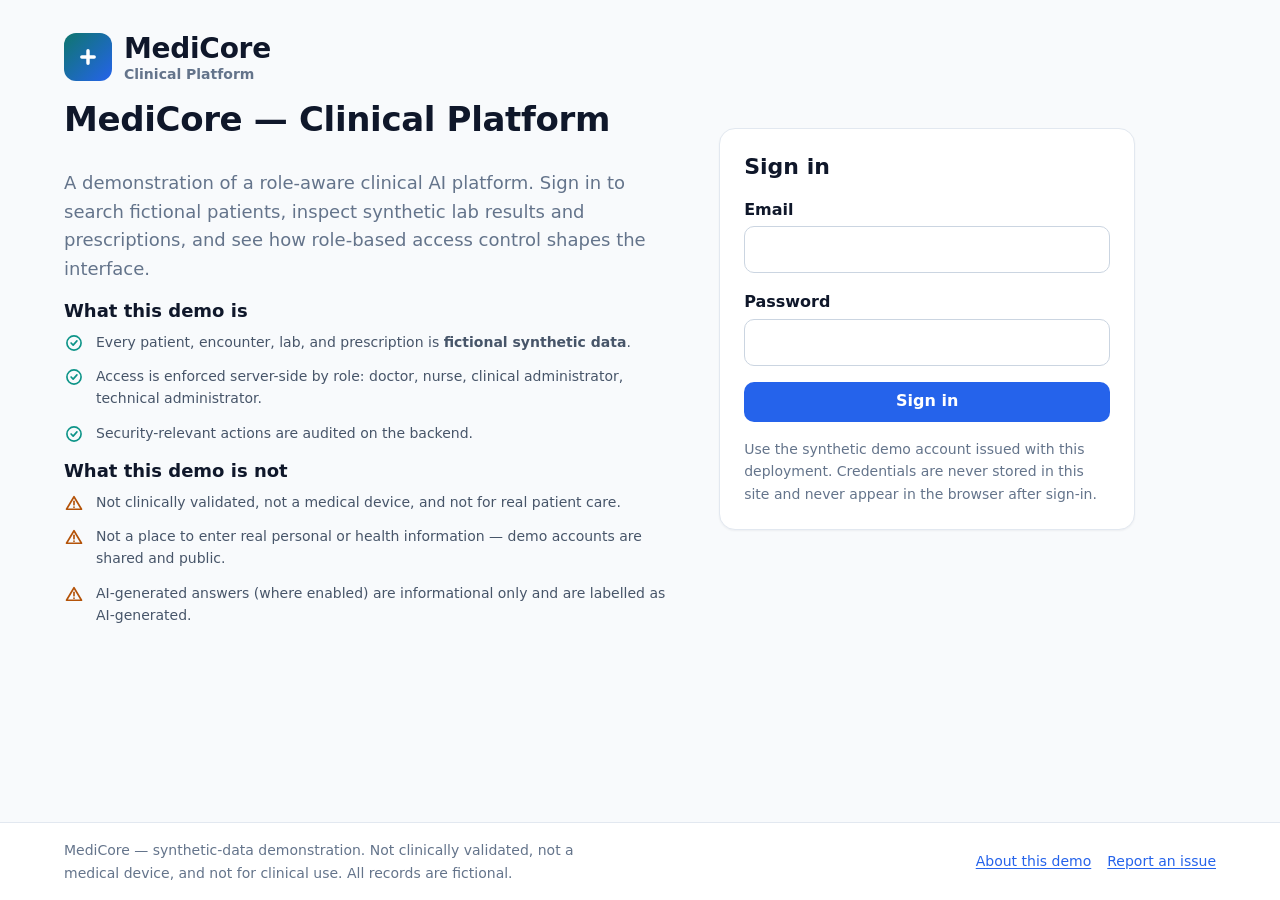
==== frontend/index.html @ 654c6427 "UI: remove keyboard skip link (owner decision) - Element removed from all 5 pages; it had lost its v" ====
<!DOCTYPE html>
<html lang="en">
<head>
  <meta charset="utf-8">
  <meta name="viewport" content="width=device-width, initial-scale=1">
  <meta name="robots" content="noindex, nofollow">
  <title>Sign in — MediCore Clinical Platform (synthetic demo)</title>
  <meta name="description" content="MediCore Clinical Platform demonstration. Synthetic, fictional patient data only. Not clinically validated and not a medical device.">
  <link rel="icon" href="data:image/svg+xml,%3Csvg xmlns='http://www.w3.org/2000/svg' viewBox='0 0 32 32'%3E%3Crect width='32' height='32' rx='7' fill='%231d4ed8'/%3E%3Cpath d='M16 8v16M8 16h16' stroke='white' stroke-width='4' stroke-linecap='round'/%3E%3C/svg%3E">
  <link rel="stylesheet" href="assets/css/styles.css">
  <script>
    /* Deployment override — see assets/js/config.js. Example:
       window.__APP_CONFIG__ = { API_BASE_URL: "https://<backend-host>/api/v1" }; */
    window.__APP_CONFIG__ = window.__APP_CONFIG__ || {};
  </script>
</head>
<body>


  <div id="global-status" class="global-status" role="status" aria-live="polite"></div>

  <main id="main" class="container">
    <div class="auth-layout">
      <section class="auth-hero" aria-labelledby="hero-heading">
        <span class="brand brand--lg" aria-hidden="true">
          <span class="brand__mark">
            <svg width="22" height="22" viewBox="0 0 32 32" focusable="false"><path d="M16 7v18M7 16h18" stroke="currentColor" stroke-width="5" stroke-linecap="round"/></svg>
          </span>
          <span class="brand__text">
            <span class="brand__name">MediCore</span>
            <span class="brand__tag">Clinical Platform</span>
          </span>
        </span>
        <h1 id="hero-heading">MediCore — Clinical Platform</h1>
        <p class="lede">
          A demonstration of a role-aware clinical AI platform. Sign in to search fictional
          patients, inspect synthetic lab results and prescriptions, and see how role-based
          access control shapes the interface.
        </p>
        <div>
          <h2>What this demo is</h2>
          <ul class="info-rows">
            <li class="info-row">
              <svg class="icon" viewBox="0 0 24 24" fill="none" stroke="currentColor" stroke-width="2" stroke-linecap="round" stroke-linejoin="round" aria-hidden="true" focusable="false"><circle cx="12" cy="12" r="8.5"/><path d="m8.5 12 2.5 2.5 4.5-5"/></svg>
              <span>Every patient, encounter, lab, and prescription is <strong>fictional synthetic data</strong>.</span>
            </li>
            <li class="info-row">
              <svg class="icon" viewBox="0 0 24 24" fill="none" stroke="currentColor" stroke-width="2" stroke-linecap="round" stroke-linejoin="round" aria-hidden="true" focusable="false"><circle cx="12" cy="12" r="8.5"/><path d="m8.5 12 2.5 2.5 4.5-5"/></svg>
              <span>Access is enforced server-side by role: doctor, nurse, clinical administrator, technical administrator.</span>
            </li>
            <li class="info-row">
              <svg class="icon" viewBox="0 0 24 24" fill="none" stroke="currentColor" stroke-width="2" stroke-linecap="round" stroke-linejoin="round" aria-hidden="true" focusable="false"><circle cx="12" cy="12" r="8.5"/><path d="m8.5 12 2.5 2.5 4.5-5"/></svg>
              <span>Security-relevant actions are audited on the backend.</span>
            </li>
          </ul>
        </div>
        <div>
          <h2>What this demo is not</h2>
          <ul class="info-rows">
            <li class="info-row info-row--stop">
              <svg class="icon" viewBox="0 0 24 24" fill="none" stroke="currentColor" stroke-width="2" stroke-linecap="round" stroke-linejoin="round" aria-hidden="true" focusable="false"><path d="M12 4.5 21 19.5H3z"/><path d="M12 10v4"/><path d="M12 16.8v.2"/></svg>
              <span>Not clinically validated, not a medical device, and not for real patient care.</span>
            </li>
            <li class="info-row info-row--stop">
              <svg class="icon" viewBox="0 0 24 24" fill="none" stroke="currentColor" stroke-width="2" stroke-linecap="round" stroke-linejoin="round" aria-hidden="true" focusable="false"><path d="M12 4.5 21 19.5H3z"/><path d="M12 10v4"/><path d="M12 16.8v.2"/></svg>
              <span>Not a place to enter real personal or health information — demo accounts are shared and public.</span>
            </li>
            <li class="info-row info-row--stop">
              <svg class="icon" viewBox="0 0 24 24" fill="none" stroke="currentColor" stroke-width="2" stroke-linecap="round" stroke-linejoin="round" aria-hidden="true" focusable="false"><path d="M12 4.5 21 19.5H3z"/><path d="M12 10v4"/><path d="M12 16.8v.2"/></svg>
              <span>AI-generated answers (where enabled) are informational only and are labelled as AI-generated.</span>
            </li>
          </ul>
        </div>
      </section>

      <div>
        <section class="card auth-card" id="login-card" aria-labelledby="login-heading">
          <h2 class="card__title" id="login-heading">Sign in</h2>
          <div id="login-status" class="auth-status"></div>
          <form id="login-form" novalidate>
            <div class="field">
              <label for="email">Email</label>
              <input id="email" name="email" type="email" autocomplete="username"
                     inputmode="email" spellcheck="false" required
                     aria-describedby="email-error">
              <p class="field-error" id="email-error" hidden></p>
            </div>
            <div class="field">
              <label for="password">Password</label>
              <input id="password" name="password" type="password"
                     autocomplete="current-password" required
                     aria-describedby="password-error">
              <p class="field-error" id="password-error" hidden></p>
            </div>
            <button class="btn btn-primary btn-block" type="submit" id="login-submit">Sign in</button>
          </form>
          <p class="card__note">
            Use the synthetic demo account issued with this deployment. Credentials are never
            stored in this site and never appear in the browser after sign-in.
          </p>
        </section>

        <section class="card auth-card" id="signed-in-card" aria-labelledby="signed-in-heading" hidden>
          <h2 class="card__title" id="signed-in-heading">You are signed in</h2>
        </section>
      </div>
    </div>
  </main>

  <footer class="site-footer">
    <div class="container site-footer__inner">
      <p class="footer-note">
        MediCore — synthetic-data demonstration. Not clinically validated, not a
        medical device, and not for clinical use. All records are fictional.
      </p>
      <ul class="footer-links">
        <li><button type="button" class="link-button" data-open-about>About this demo</button></li>
        <li><a href="mailto:demo-issues@example.com?subject=Clinical%20AI%20Platform%20demo%20issue">Report an issue</a></li>
      </ul>
    </div>
  </footer>

  <script type="module" src="assets/js/login.js"></script>
</body>
</html>
---- frontend/assets/css/styles.css ----
/* ===========================================================================
   MediCore — Clinical Platform. Single design-system stylesheet.
   Buildless vanilla CSS: design tokens as custom properties, one type scale,
   one spacing scale, light slate canvas with white cards and a blue/teal
   brand. Optional dark variant under prefers-color-scheme. No external
   fonts, no third-party requests, no inline styles (CSP style-src 'self').
   WCAG AA contrast is preserved in both themes. Motion is minimal and
   disabled under prefers-reduced-motion.
   =========================================================================== */

/* --------------------------------------------------------------- tokens */

:root {
  color-scheme: light dark;

  /* Typography — system stack only (no webfonts, CSP-safe) */
  --font-sans: ui-sans-serif, system-ui, -apple-system, "Segoe UI", Roboto,
    Arial, sans-serif;
  --font-mono: ui-monospace, SFMono-Regular, Menlo, Consolas, monospace;
  --text-xs: 0.75rem;
  --text-sm: 0.875rem;
  --text-base: 1rem;
  --text-lg: 1.125rem;
  --text-xl: 1.375rem;
  --text-2xl: 1.75rem;
  --text-3xl: 2.125rem;
  --leading-tight: 1.25;
  --leading-normal: 1.6;

  /* Spacing scale (4px base) */
  --space-1: 0.25rem;
  --space-2: 0.5rem;
  --space-3: 0.75rem;
  --space-4: 1rem;
  --space-5: 1.5rem;
  --space-6: 2rem;
  --space-7: 3rem;

  /* Radii */
  --radius-sm: 6px;
  --radius-md: 10px;
  --radius-lg: 12px;
  --radius-xl: 16px;
  --radius-full: 999px;

  /* Elevation — soft, low-contrast shadows */
  --shadow-1: 0 1px 2px rgba(15, 23, 42, 0.05);
  --shadow-2: 0 6px 16px rgba(15, 23, 42, 0.08);
  --shadow-3: 0 18px 42px rgba(15, 23, 42, 0.18);

  /* Palette — light theme (text pairings checked for WCAG AA) */
  --color-canvas: #f8fafc;
  --color-canvas-alt: #f1f5f9;
  --color-surface: #ffffff;
  --color-surface-alt: #f8fafc;
  --color-text: #0f172a;
  --color-text-body: #475569;
  --color-text-muted: #64748b;
  --color-border: #e2e8f0;
  --color-border-strong: #cbd5e1;

  --color-primary: #2563eb;
  --color-primary-hover: #1d4ed8;
  --color-primary-contrast: #ffffff;
  --color-primary-soft: #eff6ff;
  --color-primary-soft-border: #bfdbfe;
  --color-link: #2563eb;

  --color-teal: #0f766e;
  --color-teal-strong: #0d9488;
  --color-teal-soft: #f0fdfa;
  --color-teal-soft-border: #99f6e4;

  --color-success: #16a34a;
  --color-success-text: #15803d;
  --color-success-soft: #f0fdf4;
  --color-danger: #dc2626;
  --color-danger-text: #b91c1c;
  --color-danger-hover: #b91c1c;
  --color-danger-contrast: #ffffff;
  --color-danger-soft: #fef2f2;
  --color-warn: #d97706;
  --color-warn-text: #b45309;
  --color-warn-soft: #fffbeb;

  --color-focus: #2563eb;
  --color-overlay: rgba(15, 23, 42, 0.55);

  --gradient-brand: linear-gradient(135deg, #0f766e 0%, #2563eb 100%);

  --container-max: 75rem;
  --sidebar-width: 264px;
}

@media (prefers-color-scheme: dark) {
  :root {
    --color-canvas: #0b1220;
    --color-canvas-alt: #111a2b;
    --color-surface: #131c2e;
    --color-surface-alt: #1a2438;
    --color-text: #e8eef7;
    --color-text-body: #b8c4d4;
    --color-text-muted: #94a3b8;
    --color-border: #26344c;
    --color-border-strong: #3b4c68;

    --color-primary: #3b82f6;
    --color-primary-hover: #60a5fa;
    --color-primary-contrast: #08111f;
    --color-primary-soft: #16233c;
    --color-primary-soft-border: #2b4368;
    --color-link: #7db1ff;

    --color-teal: #5eead4;
    --color-teal-strong: #14b8a6;
    --color-teal-soft: #10262a;
    --color-teal-soft-border: #27534f;

    --color-success: #4ade80;
    --color-success-text: #6ee7a0;
    --color-success-soft: #10251a;
    --color-danger: #f87171;
    --color-danger-text: #fca5a5;
    --color-danger-hover: #ef4444;
    --color-danger-contrast: #1a0b0b;
    --color-danger-soft: #2b1416;
    --color-warn: #fbbf24;
    --color-warn-text: #fcd34d;
    --color-warn-soft: #2a2110;

    --color-focus: #7db1ff;
    --color-overlay: rgba(3, 7, 14, 0.7);

    --gradient-brand: linear-gradient(135deg, #0f766e 0%, #1d4ed8 100%);

    --shadow-1: 0 1px 2px rgba(0, 0, 0, 0.4);
    --shadow-2: 0 6px 16px rgba(0, 0, 0, 0.45);
    --shadow-3: 0 18px 42px rgba(0, 0, 0, 0.55);
  }
}

/* ----------------------------------------------------------------- base */

*,
*::before,
*::after {
  box-sizing: border-box;
}

html {
  -webkit-text-size-adjust: 100%;
}

body {
  margin: 0;
  min-height: 100vh;
  display: flex;
  flex-direction: column;
  font-family: var(--font-sans);
  font-size: var(--text-base);
  line-height: var(--leading-normal);
  color: var(--color-text-body);
  background: var(--color-canvas);
}

main {
  flex: 1 0 auto;
}

h1,
h2,
h3,
h4 {
  margin: 0 0 var(--space-3);
  line-height: var(--leading-tight);
  font-weight: 700;
  color: var(--color-text);
}

h1 {
  font-size: var(--text-2xl);
  letter-spacing: -0.01em;
}

h2 {
  font-size: var(--text-xl);
}

h3 {
  font-size: var(--text-lg);
}

p {
  margin: 0 0 var(--space-3);
}

p:last-child {
  margin-bottom: 0;
}

a {
  color: var(--color-link);
  text-decoration: underline;
  text-underline-offset: 2px;
}

a:hover {
  text-decoration-thickness: 2px;
}

img,
svg {
  max-width: 100%;
}

code,
.mono {
  font-family: var(--font-mono);
  font-size: var(--text-sm);
}

:focus-visible {
  outline: 3px solid var(--color-focus);
  outline-offset: 2px;
  border-radius: var(--radius-sm);
}

.visually-hidden {
  position: absolute !important;
  width: 1px;
  height: 1px;
  margin: -1px;
  padding: 0;
  overflow: hidden;
  clip: rect(0 0 0 0);
  white-space: nowrap;
  border: 0;
}

.text-muted {
  color: var(--color-text-muted);
}

/* Line icons (inline SVG) */
.icon {
  display: inline-flex;
  width: 1.25rem;
  height: 1.25rem;
  flex: 0 0 auto;
}

.icon svg {
  width: 100%;
  height: 100%;
}

.icon--sm {
  width: 1rem;
  height: 1rem;
}

.icon--lg {
  width: 1.5rem;
  height: 1.5rem;
}

/* -------------------------------------------------------------- layout */

.container {
  width: 100%;
  max-width: var(--container-max);
  margin: 0 auto;
  padding: 0 var(--space-5);
}

.main {
  padding: var(--space-6) 0 var(--space-7);
}

.page-header {
  margin-bottom: var(--space-5);
}

.page-header h1 {
  margin-bottom: var(--space-2);
}

.lede {
  font-size: var(--text-lg);
  color: var(--color-text-muted);
  max-width: 62ch;
  margin: 0;
}

.stack {
  display: flex;
  flex-direction: column;
  gap: var(--space-5);
}

.stack-lg {
  display: flex;
  flex-direction: column;
  gap: var(--space-6);
}

.section-block {
  margin-top: var(--space-6);
}

.section-block > h2 {
  padding-bottom: var(--space-2);
  border-bottom: 1px solid var(--color-border);
}

/* ---------------------------------------------------------- app shell */

.app-shell {
  display: grid;
  grid-template-columns: 1fr;
  min-height: 100vh;
}

.app-column {
  display: flex;
  flex-direction: column;
  min-width: 0;
}

.sidebar {
  display: flex;
  flex-direction: column;
  gap: var(--space-4);
  padding: var(--space-4) var(--space-3);
  background: var(--color-surface);
  border-bottom: 1px solid var(--color-border);
}

.sidebar__head {
  display: flex;
  align-items: center;
  justify-content: space-between;
  gap: var(--space-3);
  padding: var(--space-1) var(--space-2);
}

.sidebar__foot {
  margin-top: auto;
  padding: 0 var(--space-1);
}

@media (min-width: 960px) {
  .app-shell {
    grid-template-columns: var(--sidebar-width) minmax(0, 1fr);
  }

  .sidebar {
    position: sticky;
    top: 0;
    height: 100vh;
    overflow-y: auto;
    border-bottom: 0;
    border-right: 1px solid var(--color-border);
    padding: var(--space-5) var(--space-3);
  }
}

/* --------------------------------------------------------------- brand */

.brand {
  display: inline-flex;
  align-items: center;
  gap: var(--space-3);
  text-decoration: none;
  color: var(--color-text);
}

.brand__mark {
  display: inline-flex;
  width: 2.25rem;
  height: 2.25rem;
  border-radius: var(--radius-md);
  background: var(--gradient-brand);
  color: #ffffff;
  align-items: center;
  justify-content: center;
  flex: 0 0 auto;
}

.brand__text {
  display: flex;
  flex-direction: column;
  line-height: 1.2;
}

.brand__name {
  font-size: var(--text-lg);
  font-weight: 800;
  color: var(--color-text);
  letter-spacing: -0.01em;
}

.brand__tag {
  font-size: var(--text-xs);
  color: var(--color-text-muted);
  font-weight: 550;
}

.brand--lg .brand__mark {
  width: 3rem;
  height: 3rem;
  border-radius: var(--radius-lg);
}

.brand--lg .brand__name {
  font-size: var(--text-2xl);
}

.brand--lg .brand__tag {
  font-size: var(--text-sm);
}

/* ----------------------------------------------------------------- nav */

.nav-toggle {
  display: inline-flex;
  align-items: center;
  gap: var(--space-2);
  padding: var(--space-2) var(--space-3);
  font: inherit;
  font-size: var(--text-sm);
  font-weight: 600;
  color: var(--color-text);
  background: var(--color-surface);
  border: 1px solid var(--color-border-strong);
  border-radius: var(--radius-md);
  cursor: pointer;
}

.site-nav {
  display: none;
}

.site-nav.is-open {
  display: block;
}

.site-nav__list {
  list-style: none;
  margin: 0;
  padding: 0;
  display: flex;
  flex-direction: column;
  gap: var(--space-1);
}

.site-nav__link {
  display: flex;
  align-items: center;
  gap: var(--space-3);
  padding: var(--space-3) var(--space-3);
  border-radius: var(--radius-md);
  text-decoration: none;
  color: var(--color-text-body);
  font-weight: 600;
}

.site-nav__link:hover {
  background: var(--color-canvas-alt);
  color: var(--color-text);
}

.site-nav__link.is-active {
  background: var(--color-primary-soft);
  color: var(--color-primary);
}

.site-nav__link.is-active .icon {
  color: var(--color-primary);
}

@media (min-width: 960px) {
  .nav-toggle {
    display: none;
  }

  .site-nav {
    display: block;
  }
}

/* Sidebar "Need help?" card */
.help-card {
  display: flex;
  flex-direction: column;
  gap: var(--space-2);
  padding: var(--space-4);
  background: var(--color-canvas-alt);
  border: 1px solid var(--color-border);
  border-radius: var(--radius-lg);
}

.help-card__head {
  display: flex;
  align-items: center;
  gap: var(--space-2);
  color: var(--color-text);
  font-weight: 700;
}

.help-card__head .icon {
  color: var(--color-primary);
}

.help-card__text {
  margin: 0;
  font-size: var(--text-sm);
  color: var(--color-text-muted);
}

.help-card__links {
  list-style: none;
  margin: 0;
  padding: 0;
  display: flex;
  flex-direction: column;
  gap: var(--space-2);
  font-size: var(--text-sm);
}

/* --------------------------------------------------------------- topbar */

.topbar {
  display: flex;
  align-items: center;
  gap: var(--space-3);
  padding: var(--space-3) var(--space-5);
  background: var(--color-surface);
  border-bottom: 1px solid var(--color-border);
  position: sticky;
  top: 0;
  z-index: 20;
}

.user-area {
  display: flex;
  align-items: center;
  gap: var(--space-3);
  margin-left: auto;
  flex-wrap: wrap;
}

.role-chip {
  display: inline-flex;
  align-items: center;
  gap: var(--space-2);
  padding: var(--space-2) var(--space-3);
  font-size: var(--text-sm);
  font-weight: 650;
  color: var(--color-text);
  background: var(--color-surface);
  border: 1px solid var(--color-border-strong);
  border-radius: var(--radius-full);
}

.role-chip .icon {
  color: var(--color-teal-strong);
}

.user-chip {
  display: flex;
  align-items: center;
  gap: var(--space-3);
}

.user-chip__text {
  display: flex;
  flex-direction: column;
  line-height: 1.3;
}

.user-chip__name {
  font-weight: 650;
  color: var(--color-text);
}

.user-chip__role {
  font-size: var(--text-xs);
  color: var(--color-text-muted);
}

/* Initials avatars — decorative; the name is always adjacent text */
.avatar {
  display: inline-flex;
  align-items: center;
  justify-content: center;
  width: 2.5rem;
  height: 2.5rem;
  border-radius: var(--radius-full);
  font-weight: 700;
  font-size: var(--text-sm);
  color: #ffffff;
  background: var(--color-teal-strong);
  flex: 0 0 auto;
  letter-spacing: 0.02em;
}

.avatar--sm {
  width: 2rem;
  height: 2rem;
  font-size: var(--text-xs);
}

.avatar--lg {
  width: 4rem;
  height: 4rem;
  font-size: var(--text-xl);
}

.avatar--1 { background: #0d9488; }
.avatar--2 { background: #2563eb; }
.avatar--3 { background: #0e7490; }
.avatar--4 { background: #4f46e5; }
.avatar--5 { background: #7c3aed; }
.avatar--6 { background: #059669; }

/* --------------------------------------------------------------- footer */

.site-footer {
  margin-top: auto;
  background: var(--color-surface);
  border-top: 1px solid var(--color-border);
  font-size: var(--text-sm);
  color: var(--color-text-muted);
}

.site-footer__inner {
  display: flex;
  flex-wrap: wrap;
  gap: var(--space-3) var(--space-5);
  align-items: center;
  justify-content: space-between;
  padding-top: var(--space-4);
  padding-bottom: var(--space-4);
}

.footer-note {
  margin: 0;
  max-width: 62ch;
}

.footer-links {
  list-style: none;
  display: flex;
  flex-wrap: wrap;
  gap: var(--space-4);
  margin: 0;
  padding: 0;
}

.link-button {
  padding: 0;
  font: inherit;
  color: var(--color-link);
  background: none;
  border: 0;
  text-decoration: underline;
  text-underline-offset: 2px;
  cursor: pointer;
}

/* -------------------------------------------------------------- buttons */

.btn {
  display: inline-flex;
  align-items: center;
  justify-content: center;
  gap: var(--space-2);
  min-height: 2.5rem;
  padding: 0.55rem 1.15rem;
  font: inherit;
  font-weight: 650;
  line-height: 1.3;
  border-radius: var(--radius-md);
  border: 1px solid transparent;
  cursor: pointer;
  text-decoration: none;
  transition: background-color 120ms ease, border-color 120ms ease,
    color 120ms ease;
}

.btn:disabled {
  opacity: 0.55;
  cursor: not-allowed;
}

.btn-sm {
  min-height: 2.125rem;
  padding: 0.35rem 0.8rem;
  font-size: var(--text-sm);
}

.btn-block {
  width: 100%;
}

.btn-primary {
  background: var(--color-primary);
  color: var(--color-primary-contrast);
}

.btn-primary:hover:not(:disabled) {
  background: var(--color-primary-hover);
}

.btn-accent {
  background: var(--gradient-brand);
  color: #ffffff;
}

.btn-accent:hover:not(:disabled) {
  filter: brightness(1.06);
}

.btn-secondary {
  background: var(--color-surface);
  color: var(--color-text);
  border-color: var(--color-border-strong);
}

.btn-secondary:hover:not(:disabled) {
  background: var(--color-canvas-alt);
}

.btn-danger {
  background: var(--color-danger);
  color: var(--color-danger-contrast);
}

.btn-danger:hover:not(:disabled) {
  background: var(--color-danger-hover);
}

.btn-ghost {
  background: transparent;
  color: var(--color-text-body);
  border-color: transparent;
}

.btn-ghost:hover:not(:disabled) {
  background: var(--color-canvas-alt);
  color: var(--color-text);
}

.btn-page {
  background: var(--color-surface);
  color: var(--color-text-body);
  border-color: var(--color-border-strong);
  min-width: 2.375rem;
  padding-left: 0.55rem;
  padding-right: 0.55rem;
  border-radius: var(--radius-full);
}

.btn-page.is-current {
  background: var(--color-primary);
  color: var(--color-primary-contrast);
  border-color: var(--color-primary);
}

.btn-icon {
  min-width: 2.375rem;
  padding-left: 0.55rem;
  padding-right: 0.55rem;
  border-radius: var(--radius-full);
}

/* ---------------------------------------------------------------- forms */

.field {
  margin-bottom: var(--space-4);
}

.field label {
  display: block;
  margin-bottom: var(--space-1);
  font-weight: 650;
  color: var(--color-text);
}

.field input,
.field select,
.field textarea {
  width: 100%;
  padding: 0.6rem 0.8rem;
  font: inherit;
  color: var(--color-text);
  background: var(--color-surface);
  border: 1px solid var(--color-border-strong);
  border-radius: var(--radius-md);
}

.field textarea {
  resize: vertical;
}

.field input::placeholder,
.field textarea::placeholder {
  color: var(--color-text-muted);
}

.field input:focus-visible,
.field select:focus-visible,
.field textarea:focus-visible {
  border-color: var(--color-primary);
}

.field input[aria-invalid='true'],
.field textarea[aria-invalid='true'] {
  border-color: var(--color-danger);
  background: var(--color-danger-soft);
}

.field-error {
  margin: var(--space-1) 0 0;
  font-size: var(--text-sm);
  color: var(--color-danger-text);
}

.field-hint {
  margin: var(--space-1) 0 0;
  font-size: var(--text-sm);
  color: var(--color-text-muted);
}

.search-bar {
  display: flex;
  flex-wrap: wrap;
  gap: var(--space-3);
  align-items: flex-end;
  margin-bottom: var(--space-4);
}

.search-bar .field {
  flex: 1 1 18rem;
  margin-bottom: 0;
}

.search-bar .search-actions {
  display: flex;
  gap: var(--space-2);
}

/* Search input with an inline icon */
.search-input {
  position: relative;
  display: flex;
  align-items: center;
}

.search-input .icon {
  position: absolute;
  left: 0.85rem;
  color: var(--color-text-muted);
  pointer-events: none;
}

.search-input input {
  padding-left: 2.5rem;
}

.form-actions {
  display: flex;
  flex-wrap: wrap;
  gap: var(--space-3);
  align-items: center;
}

.form-actions--start {
  justify-content: flex-start;
  margin-top: var(--space-4);
}

/* ---------------------------------------------------------------- cards */

.card {
  background: var(--color-surface);
  border: 1px solid var(--color-border);
  border-radius: var(--radius-xl);
  box-shadow: var(--shadow-1);
  padding: var(--space-5);
}

.card__title {
  margin-bottom: var(--space-3);
}

.card__note {
  margin-top: var(--space-4);
  font-size: var(--text-sm);
  color: var(--color-text-muted);
}

.card--notice {
  border-color: var(--color-primary-soft-border);
  background: var(--color-primary-soft);
}

.panel {
  padding: 0;
  overflow: hidden;
}

.panel__head {
  display: flex;
  align-items: center;
  gap: var(--space-3);
  padding: var(--space-5) var(--space-5) 0;
}

.panel__head .icon {
  color: var(--color-primary);
}

.panel__title {
  margin: 0;
}

.panel__subtitle {
  margin: var(--space-1) 0 0;
  font-size: var(--text-sm);
  color: var(--color-text-muted);
}

.panel__body {
  padding: var(--space-5);
}

/* Section heading with an icon */
.heading-with-icon {
  display: flex;
  align-items: center;
  gap: var(--space-3);
}

.heading-with-icon .icon {
  color: var(--color-primary);
}

/* Quick-action tiles */
.quick-links {
  display: grid;
  grid-template-columns: repeat(auto-fit, minmax(15rem, 1fr));
  gap: var(--space-4);
}

.quick-link {
  display: flex;
  align-items: center;
  gap: var(--space-3);
  padding: var(--space-4);
  text-decoration: none;
  color: inherit;
  transition: border-color 120ms ease, box-shadow 120ms ease;
}

.quick-link:hover {
  border-color: var(--color-primary-soft-border);
  box-shadow: var(--shadow-2);
}

.quick-link__icon {
  display: inline-flex;
  align-items: center;
  justify-content: center;
  width: 2.5rem;
  height: 2.5rem;
  border-radius: var(--radius-md);
  background: var(--color-primary-soft);
  color: var(--color-primary);
  flex: 0 0 auto;
}

.quick-link__body {
  min-width: 0;
}

.quick-link__title {
  margin: 0 0 var(--space-1);
  font-size: var(--text-base);
  color: var(--color-text);
}

.quick-link__text {
  margin: 0;
  font-size: var(--text-sm);
  color: var(--color-text-muted);
}

.quick-link__cta {
  margin-left: auto;
  color: var(--color-primary);
  flex: 0 0 auto;
}

/* Patient cards (dashboard "recent patients" + patient search) */
.patient-cards {
  display: grid;
  grid-template-columns: repeat(auto-fill, minmax(15.5rem, 1fr));
  gap: var(--space-4);
}

.patient-card {
  display: grid;
  grid-template-columns: auto 1fr auto;
  gap: var(--space-3);
  align-items: center;
  text-decoration: none;
  color: inherit;
  transition: border-color 120ms ease, box-shadow 120ms ease;
}

a.patient-card:hover {
  border-color: var(--color-primary-soft-border);
  box-shadow: var(--shadow-2);
}

.patient-card__body {
  min-width: 0;
}

.patient-card__name {
  margin: 0 0 var(--space-1);
  font-weight: 700;
  color: var(--color-text);
  overflow-wrap: anywhere;
}

.patient-card__mrn {
  margin: 0 0 var(--space-1);
  color: var(--color-text-muted);
  font-size: var(--text-sm);
}

.patient-card__meta {
  margin: 0 0 var(--space-2);
  font-size: var(--text-sm);
  color: var(--color-text-muted);
}

.patient-card__chevron {
  color: var(--color-text-muted);
  display: inline-flex;
  flex: 0 0 auto;
}

/* Info rows (login "what this is / is not") */
.info-rows {
  list-style: none;
  margin: 0;
  padding: 0;
  display: flex;
  flex-direction: column;
  gap: var(--space-3);
}

.info-row {
  display: flex;
  gap: var(--space-3);
  align-items: flex-start;
  font-size: var(--text-sm);
  color: var(--color-text-body);
}

.info-row .icon {
  margin-top: 0.15rem;
  color: var(--color-teal-strong);
}

.info-row--stop .icon {
  color: var(--color-warn-text);
}

.detail-grid {
  display: grid;
  grid-template-columns: minmax(9rem, 14rem) 1fr;
  gap: var(--space-2) var(--space-4);
  margin: 0;
}

.detail-grid dt {
  font-weight: 650;
  color: var(--color-text-muted);
}

.detail-grid dd {
  margin: 0;
}

@media (max-width: 480px) {
  .detail-grid {
    grid-template-columns: 1fr;
    gap: var(--space-1) 0;
  }

  .detail-grid dd {
    margin-bottom: var(--space-3);
  }
}

/* --------------------------------------------------------- badges/pills */

.badge {
  display: inline-flex;
  align-items: center;
  gap: var(--space-1);
  padding: 0.2rem 0.65rem;
  font-size: var(--text-xs);
  font-weight: 650;
  border-radius: var(--radius-full);
  border: 1px solid transparent;
  white-space: nowrap;
}

.badge--neutral {
  background: var(--color-canvas-alt);
  color: var(--color-text-muted);
  border-color: var(--color-border);
}

.badge--ok {
  background: var(--color-success-soft);
  color: var(--color-success-text);
  border-color: var(--color-success-text);
}

.badge--warn {
  background: var(--color-warn-soft);
  color: var(--color-warn-text);
  border-color: var(--color-warn-text);
}

.badge--alert {
  background: var(--color-danger-soft);
  color: var(--color-danger-text);
  border-color: var(--color-danger-text);
}

.badge--synthetic {
  background: var(--color-teal-soft);
  color: var(--color-teal);
  border-color: var(--color-teal-soft-border);
}

.badge--info {
  background: var(--color-primary-soft);
  color: var(--color-primary);
  border-color: var(--color-primary-soft-border);
}

/* Colored role pills (per-role hue, like the staff mockup) */
.badge--role-doctor {
  background: #dbeafe;
  color: #1d4ed8;
  border-color: #bfdbfe;
}

.badge--role-nurse {
  background: #ccfbf1;
  color: #0f766e;
  border-color: #99f6e4;
}

.badge--role-clinical_admin {
  background: #ede9fe;
  color: #6d28d9;
  border-color: #ddd6fe;
}

.badge--role-tech_admin {
  background: #ffedd5;
  color: #c2410c;
  border-color: #fed7aa;
}

@media (prefers-color-scheme: dark) {
  .badge--role-doctor {
    background: #172554;
    color: #93c5fd;
    border-color: #1e3a8a;
  }

  .badge--role-nurse {
    background: #042f2e;
    color: #5eead4;
    border-color: #115e59;
  }

  .badge--role-clinical_admin {
    background: #2e1065;
    color: #c4b5fd;
    border-color: #4c1d95;
  }

  .badge--role-tech_admin {
    background: #431407;
    color: #fdba74;
    border-color: #7c2d12;
  }
}

.badge-list {
  display: flex;
  flex-wrap: wrap;
  gap: var(--space-1);
  align-items: center;
}

.chip-list {
  list-style: none;
  display: flex;
  flex-wrap: wrap;
  gap: var(--space-2);
  margin: 0;
  padding: 0;
}

.chip {
  padding: 0.25rem 0.75rem;
  font-size: var(--text-sm);
  background: var(--color-primary-soft);
  color: var(--color-primary);
  border: 1px solid var(--color-primary-soft-border);
  border-radius: var(--radius-full);
}

.compact-list {
  margin: 0;
  padding-left: var(--space-4);
  color: var(--color-text-body);
}

.compact-list li {
  margin-bottom: var(--space-1);
}

/* --------------------------------------------------------------- tables */

.table-scroll {
  overflow-x: auto;
  border: 1px solid var(--color-border);
  border-radius: var(--radius-lg);
  background: var(--color-surface);
}

.table-scroll:focus-visible {
  outline: 3px solid var(--color-focus);
  outline-offset: 2px;
}

.table {
  width: 100%;
  border-collapse: collapse;
  font-size: var(--text-sm);
}

.table th,
.table td {
  padding: var(--space-3) var(--space-4);
  text-align: left;
  border-bottom: 1px solid var(--color-border);
  vertical-align: top;
  color: var(--color-text-body);
}

.table td:first-child {
  color: var(--color-text);
  font-weight: 550;
}

.table thead th {
  background: var(--color-canvas-alt);
  font-size: var(--text-xs);
  text-transform: uppercase;
  letter-spacing: 0.05em;
  color: var(--color-text-muted);
  white-space: nowrap;
  font-weight: 700;
}

.table tbody tr:last-child td {
  border-bottom: 0;
}

.table tbody tr:hover {
  background: var(--color-canvas-alt);
}

/* Name + email stack inside a staff row */
.cell-stack {
  display: flex;
  align-items: center;
  gap: var(--space-3);
}

.cell-stack__text {
  display: flex;
  flex-direction: column;
  line-height: 1.35;
  min-width: 0;
}

.cell-stack__primary {
  font-weight: 650;
  color: var(--color-text);
}

.cell-stack__secondary {
  font-size: var(--text-xs);
  color: var(--color-text-muted);
  overflow-wrap: anywhere;
}

/* Visible scroll affordance on narrow screens */
@media (max-width: 720px) {
  .table-scroll {
    background-image: linear-gradient(to right, var(--color-surface), transparent),
      linear-gradient(to left, var(--color-surface), transparent),
      linear-gradient(to right, rgba(15, 23, 42, 0.12), transparent 12px),
      linear-gradient(to left, rgba(15, 23, 42, 0.12), transparent 12px);
    background-position: left center, right center, left center, right center;
    background-repeat: no-repeat;
    background-size: 32px 100%, 32px 100%, 12px 100%, 12px 100%;
    background-attachment: local, local, scroll, scroll;
  }
}

/* Stacked card layout for tables on very narrow screens */
@media (max-width: 620px) {
  .table-stack thead {
    position: absolute;
    width: 1px;
    height: 1px;
    overflow: hidden;
    clip: rect(0 0 0 0);
    white-space: nowrap;
  }

  .table-stack,
  .table-stack tbody,
  .table-stack tr,
  .table-stack td {
    display: block;
    width: 100%;
  }

  .table-stack tr {
    border-bottom: 1px solid var(--color-border);
    padding: var(--space-2) 0;
  }

  .table-stack tr:last-child {
    border-bottom: 0;
  }

  .table-stack td {
    display: flex;
    justify-content: space-between;
    gap: var(--space-4);
    border-bottom: 0;
    padding: var(--space-1) var(--space-4);
    font-weight: 500;
  }

  .table-stack td::before {
    content: attr(data-label);
    font-weight: 650;
    color: var(--color-text-muted);
    flex: 0 0 auto;
  }
}

/* ------------------------------------------------------------ states */

.state-panel {
  background: var(--color-surface);
  border: 1px solid var(--color-border);
  border-radius: var(--radius-lg);
  padding: var(--space-5);
  text-align: center;
}

.state-panel--error {
  border-color: var(--color-danger-text);
  background: var(--color-danger-soft);
  color: var(--color-text-body);
}

.state-panel--error .state-panel__text {
  color: var(--color-text-body);
}

.state-panel__title {
  margin-bottom: var(--space-2);
}

.state-panel__text {
  color: var(--color-text-muted);
  max-width: 60ch;
  margin: 0 auto var(--space-3);
}

.state-panel__actions {
  display: flex;
  flex-wrap: wrap;
  gap: var(--space-3);
  justify-content: center;
}

.state-panel__meta {
  margin-top: var(--space-3);
  font-family: var(--font-mono);
  font-size: var(--text-xs);
  color: var(--color-text-muted);
}

.skeleton-block {
  background: var(--color-surface);
  border: 1px solid var(--color-border);
  border-radius: var(--radius-lg);
  padding: var(--space-4);
}

.skeleton-row {
  display: flex;
  flex-wrap: wrap;
  gap: var(--space-3);
  padding: var(--space-3) 0;
  border-bottom: 1px dashed var(--color-border);
}

.skeleton-row:last-child {
  border-bottom: 0;
}

.skeleton-bar {
  height: 0.9rem;
  border-radius: var(--radius-sm);
  background: var(--color-canvas-alt);
  animation: skeleton-pulse 1.2s ease-in-out infinite alternate;
}

.skeleton-bar--lg {
  flex: 2 1 12rem;
}

.skeleton-bar--md {
  flex: 1 1 8rem;
}

.skeleton-bar--sm {
  flex: 1 1 5rem;
}

@keyframes skeleton-pulse {
  from {
    opacity: 0.65;
  }
  to {
    opacity: 1;
  }
}

.global-status:empty {
  display: none;
}

.global-status {
  padding: var(--space-3) var(--space-5) 0;
}

.banner {
  display: flex;
  flex-wrap: wrap;
  gap: var(--space-3);
  align-items: center;
  justify-content: space-between;
  margin: 0 auto;
  padding: var(--space-3) var(--space-4);
  border: 1px solid;
  border-radius: var(--radius-lg);
  box-shadow: var(--shadow-1);
  max-width: var(--container-max);
}

.banner--danger {
  background: var(--color-danger-soft);
  border-color: var(--color-danger-text);
  color: var(--color-text-body);
}

.banner--warn {
  background: var(--color-warn-soft);
  border-color: var(--color-warn-text);
  color: var(--color-text-body);
}

.banner--info {
  background: var(--color-primary-soft);
  border-color: var(--color-primary-soft-border);
  color: var(--color-text-body);
}

.banner__text {
  margin: 0;
  font-weight: 600;
}

.banner__actions {
  display: flex;
  gap: var(--space-2);
}

/* --------------------------------------------------------- pagination */

.pagination {
  display: flex;
  flex-wrap: wrap;
  gap: var(--space-3);
  align-items: center;
  justify-content: space-between;
  margin-top: var(--space-4);
}

.pagination__summary {
  margin: 0;
  font-size: var(--text-sm);
  color: var(--color-text-muted);
}

.pagination__list {
  list-style: none;
  display: flex;
  flex-wrap: wrap;
  gap: var(--space-2);
  margin: 0;
  padding: 0;
  align-items: center;
}

.pagination__ellipsis {
  padding: 0 var(--space-1);
  color: var(--color-text-muted);
}

/* -------------------------------------------------------------- dialogs */

.dialog {
  width: min(34rem, calc(100vw - 2rem));
  padding: 0;
  border: 1px solid var(--color-border);
  border-radius: var(--radius-xl);
  background: var(--color-surface);
  color: var(--color-text-body);
  box-shadow: var(--shadow-3);
}

.dialog::backdrop {
  background: var(--color-overlay);
}

.dialog__inner {
  margin: 0;
  padding: var(--space-5);
}

.dialog__head {
  display: flex;
  gap: var(--space-3);
  align-items: flex-start;
  margin-bottom: var(--space-3);
}

.dialog__icon {
  display: inline-flex;
  align-items: center;
  justify-content: center;
  width: 2.5rem;
  height: 2.5rem;
  border-radius: var(--radius-full);
  background: var(--color-primary-soft);
  color: var(--color-primary);
  flex: 0 0 auto;
}

.dialog__icon--danger {
  background: var(--color-danger-soft);
  color: var(--color-danger-text);
}

.dialog__title {
  margin: 0 0 var(--space-1);
  font-size: var(--text-lg);
}

.dialog__body p {
  margin-bottom: var(--space-3);
}

.dialog__body ul {
  padding-left: var(--space-4);
  margin: 0 0 var(--space-3);
}

.dialog__actions {
  display: flex;
  flex-wrap: wrap;
  gap: var(--space-3);
  justify-content: flex-end;
  margin-top: var(--space-5);
}

/* Definition-list rows inside confirmation dialogs */
.confirm-details {
  display: grid;
  grid-template-columns: minmax(6rem, auto) 1fr;
  gap: var(--space-2) var(--space-4);
  margin: 0 0 var(--space-4);
  padding: var(--space-3) var(--space-4);
  background: var(--color-canvas-alt);
  border: 1px solid var(--color-border);
  border-radius: var(--radius-lg);
}

.confirm-details dt {
  font-weight: 650;
  color: var(--color-text-muted);
  font-size: var(--text-sm);
}

.confirm-details dd {
  margin: 0;
  font-size: var(--text-sm);
  color: var(--color-text);
  overflow-wrap: anywhere;
}

/* --------------------------------------------------------------- auth */

.auth-layout {
  display: grid;
  gap: var(--space-6);
  align-items: start;
  padding: var(--space-6) 0 var(--space-7);
}

@media (min-width: 960px) {
  .auth-layout {
    grid-template-columns: 1.1fr 0.9fr;
    gap: var(--space-7);
    align-items: center;
  }
}

.auth-hero {
  display: flex;
  flex-direction: column;
  gap: var(--space-4);
}

.auth-hero h1 {
  font-size: var(--text-3xl);
}

.auth-hero h2 {
  font-size: var(--text-lg);
  margin-bottom: var(--space-2);
}

.auth-card {
  max-width: 26rem;
}

.auth-status {
  margin-bottom: var(--space-4);
}

.alert {
  padding: var(--space-3) var(--space-4);
  border-radius: var(--radius-lg);
  border: 1px solid;
  margin-bottom: var(--space-4);
}

.alert--danger {
  background: var(--color-danger-soft);
  border-color: var(--color-danger-text);
  color: var(--color-text-body);
}

.alert--info {
  background: var(--color-primary-soft);
  border-color: var(--color-primary-soft-border);
  color: var(--color-text-body);
}

.alert--warn {
  background: var(--color-warn-soft);
  border-color: var(--color-warn-text);
  color: var(--color-text-body);
}

.alert p {
  margin: 0;
}

.alert p + p {
  margin-top: var(--space-2);
}

.feature-list {
  padding-left: var(--space-4);
}

.feature-list li {
  margin-bottom: var(--space-2);
}

/* ----------------------------------------------------- patient detail */

.back-link {
  display: inline-flex;
  align-items: center;
  gap: var(--space-2);
  font-weight: 650;
  text-decoration: none;
  color: var(--color-link);
}

.back-link:hover {
  text-decoration: underline;
}

/* Patient header card */
.patient-header {
  display: flex;
  flex-wrap: wrap;
  gap: var(--space-4);
  align-items: flex-start;
  border-color: var(--color-primary-soft-border);
}

.patient-header__main {
  flex: 1 1 18rem;
  min-width: 0;
}

.patient-header__main h1 {
  margin-bottom: var(--space-2);
}

.patient-header__meta {
  display: flex;
  flex-wrap: wrap;
  align-items: center;
  gap: var(--space-2) var(--space-3);
  margin-bottom: var(--space-2);
}

.patient-header__line {
  margin: 0;
  color: var(--color-text-muted);
  font-size: var(--text-sm);
}

.mrn-row {
  display: inline-flex;
  align-items: center;
  gap: var(--space-2);
}

.copy-button {
  display: inline-flex;
  align-items: center;
  justify-content: center;
  width: 2rem;
  height: 2rem;
  padding: 0;
  font: inherit;
  color: var(--color-text-muted);
  background: var(--color-surface);
  border: 1px solid var(--color-border-strong);
  border-radius: var(--radius-sm);
  cursor: pointer;
}

.copy-button:hover {
  color: var(--color-primary);
  border-color: var(--color-primary-soft-border);
}

.copy-feedback {
  margin: var(--space-1) 0 0;
  font-size: var(--text-xs);
  color: var(--color-text-muted);
}

/* Tabs — icon + label, blue underline on the active tab */
.tabs {
  display: flex;
  flex-wrap: wrap;
  gap: var(--space-1);
  border-bottom: 1px solid var(--color-border);
  margin-bottom: var(--space-5);
}

.tab {
  display: inline-flex;
  align-items: center;
  gap: var(--space-2);
  padding: var(--space-3) var(--space-4);
  font: inherit;
  font-weight: 650;
  color: var(--color-text-muted);
  background: none;
  border: 0;
  border-bottom: 2px solid transparent;
  margin-bottom: -1px;
  cursor: pointer;
}

.tab:hover {
  color: var(--color-text);
}

.tab.is-active {
  color: var(--color-primary);
  border-bottom-color: var(--color-primary);
}

.tab.is-active .icon {
  color: var(--color-primary);
}

.tab-panel {
  margin-bottom: var(--space-5);
}

.tab-panel:last-child {
  margin-bottom: 0;
}

/* Patient record layout: main panels + AI rail */
.patient-layout {
  display: grid;
  gap: var(--space-5);
  margin-top: var(--space-5);
  align-items: start;
}

@media (min-width: 1100px) {
  .patient-layout {
    grid-template-columns: minmax(0, 1fr) 22.5rem;
  }
}

.patient-main {
  min-width: 0;
}

/* Summary blocks */
.summary-grid {
  display: grid;
  grid-template-columns: repeat(auto-fit, minmax(17rem, 1fr));
  gap: var(--space-4);
}

.summary-block {
  background: var(--color-surface);
  border: 1px solid var(--color-border);
  border-radius: var(--radius-lg);
  padding: var(--space-4);
}

.summary-block__title {
  font-size: var(--text-base);
  margin-bottom: var(--space-3);
}

.timeline {
  list-style: none;
  margin: 0;
  padding: 0;
}

.timeline__item {
  padding-bottom: var(--space-3);
  margin-bottom: var(--space-3);
  border-bottom: 1px dashed var(--color-border);
}

.timeline__item:last-child {
  border-bottom: 0;
  margin-bottom: 0;
  padding-bottom: 0;
}

.timeline__meta {
  display: flex;
  flex-wrap: wrap;
  gap: var(--space-2);
  align-items: center;
  margin-bottom: var(--space-1);
  font-size: var(--text-sm);
  color: var(--color-text-muted);
}

.timeline__text {
  margin: 0;
  color: var(--color-text-body);
}

/* --------------------------------------------------------- AI assistant */

.ai-rail {
  min-width: 0;
}

@media (min-width: 1100px) {
  .ai-rail {
    position: sticky;
    top: 5.5rem;
  }
}

.ai-card {
  background: var(--color-surface);
  border: 1px solid var(--color-border);
  border-radius: var(--radius-xl);
  box-shadow: var(--shadow-1);
  overflow: hidden;
  display: flex;
  flex-direction: column;
}

.ai-card__header {
  display: flex;
  align-items: center;
  gap: var(--space-2);
  padding: var(--space-4) var(--space-5);
  background: var(--gradient-brand);
  color: #ffffff;
}

.ai-card__header h2 {
  margin: 0;
  color: #ffffff;
  font-size: var(--text-lg);
}

.ai-card__header .icon {
  color: #ffffff;
}

.ai-card__pill {
  margin-left: auto;
  padding: 0.2rem 0.65rem;
  font-size: var(--text-xs);
  font-weight: 700;
  letter-spacing: 0.04em;
  border-radius: var(--radius-full);
  background: rgba(255, 255, 255, 0.18);
  color: #ffffff;
  white-space: nowrap;
}

.ai-card__subtitle {
  margin: 0;
  padding: var(--space-3) var(--space-5);
  font-size: var(--text-sm);
  color: var(--color-text-muted);
  background: var(--color-canvas-alt);
  border-bottom: 1px solid var(--color-border);
}

.ai-chat {
  display: flex;
  flex-direction: column;
  gap: var(--space-3);
  padding: var(--space-4) var(--space-5);
  max-height: 30rem;
  overflow-y: auto;
}

.chat-bubble {
  max-width: 92%;
  padding: var(--space-3) var(--space-4);
  border-radius: var(--radius-lg);
  font-size: var(--text-sm);
}

.chat-bubble--user {
  align-self: flex-end;
  background: var(--color-canvas-alt);
  color: var(--color-text);
  border-bottom-right-radius: var(--radius-sm);
}

.chat-bubble--assistant {
  align-self: flex-start;
  background: var(--color-surface);
  border: 1px solid var(--color-border);
  color: var(--color-text-body);
  border-bottom-left-radius: var(--radius-sm);
}

.chat-bubble__meta {
  margin: var(--space-2) 0 0;
  font-size: var(--text-xs);
  color: var(--color-text-muted);
}

.ai-answer p {
  margin-bottom: var(--space-3);
}

.ai-answer p:last-child {
  margin-bottom: 0;
}

.ai-sources,
.ai-citations {
  margin-top: var(--space-3);
  padding-top: var(--space-3);
  border-top: 1px dashed var(--color-border);
}

.ai-composer {
  padding: var(--space-4) var(--space-5);
  border-top: 1px solid var(--color-border);
  background: var(--color-surface);
}

.ai-composer .field {
  margin-bottom: var(--space-2);
}

.ai-card__disclaimer {
  display: flex;
  gap: var(--space-2);
  align-items: flex-start;
  margin: 0;
  padding: var(--space-3) var(--space-5) var(--space-4);
  font-size: var(--text-xs);
  color: var(--color-text-muted);
  border-top: 1px solid var(--color-border);
  background: var(--color-canvas-alt);
}

.ai-card__disclaimer .icon {
  color: var(--color-warn-text);
  width: 1rem;
  height: 1rem;
  margin-top: 0.1rem;
}

.char-counter {
  margin: var(--space-1) 0 0;
  font-size: var(--text-sm);
  color: var(--color-text-muted);
}

.char-counter--over {
  color: var(--color-danger-text);
  font-weight: 650;
}

.password-display {
  margin: var(--space-2) 0 0;
  padding: var(--space-3);
  background: var(--color-canvas-alt);
  border: 1px solid var(--color-border);
  border-radius: var(--radius-md);
  font-family: var(--font-mono);
  word-break: break-all;
}

/* -------------------------------------------- admin + shared additions */

.status-region {
  margin-bottom: var(--space-3);
}

.status-region:empty {
  display: none;
}

.status-region:focus {
  outline: 2px solid var(--color-focus);
  outline-offset: 2px;
}

.row-actions {
  display: flex;
  flex-wrap: wrap;
  gap: var(--space-2);
  align-items: center;
}

.row-actions__group {
  display: flex;
  flex-wrap: wrap;
  gap: var(--space-2);
  align-items: center;
  width: 100%;
}

.row-actions select {
  flex: 1 1 10rem;
  max-width: 15rem;
  padding: 0.45rem 0.6rem;
  font: inherit;
  color: var(--color-text);
  background: var(--color-surface);
  border: 1px solid var(--color-border-strong);
  border-radius: var(--radius-md);
}

.toolbar {
  display: flex;
  flex-wrap: wrap;
  gap: var(--space-3);
  align-items: center;
  justify-content: space-between;
  margin-bottom: var(--space-4);
}

/* ---------------------------------------------------------- motion safe */

@media (prefers-reduced-motion: reduce) {
  *,
  *::before,
  *::after {
    animation: none !important;
    transition: none !important;
    scroll-behavior: auto !important;
  }
}
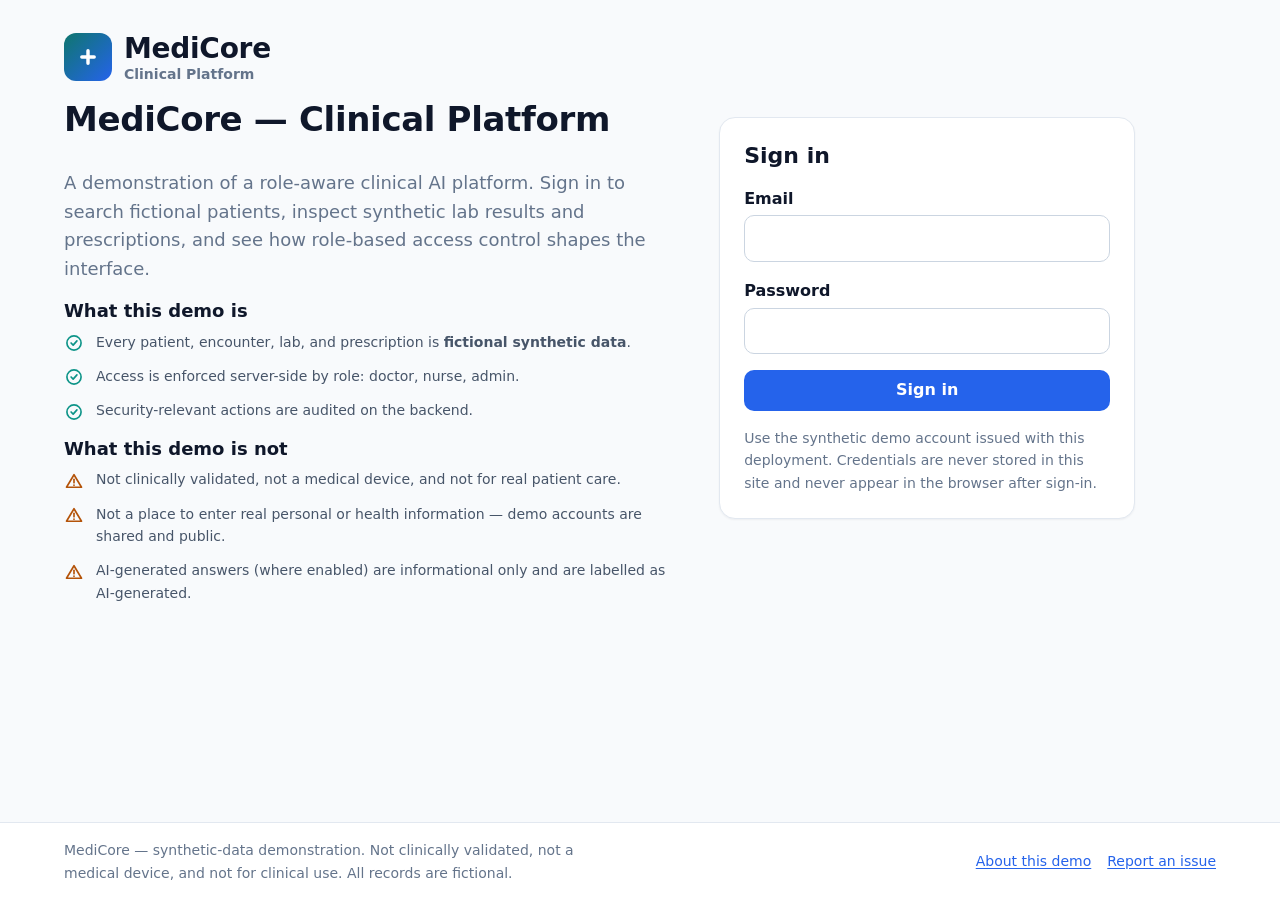
==== commit 75f94af7: "Schema: full clinical data layer per Architecture.png - diagnosis, clinical_note (symptoms/assessmen" ====
--- a/frontend/index.html
+++ b/frontend/index.html
@@ -46,7 +46,7 @@
             </li>
             <li class="info-row">
               <svg class="icon" viewBox="0 0 24 24" fill="none" stroke="currentColor" stroke-width="2" stroke-linecap="round" stroke-linejoin="round" aria-hidden="true" focusable="false"><circle cx="12" cy="12" r="8.5"/><path d="m8.5 12 2.5 2.5 4.5-5"/></svg>
-              <span>Access is enforced server-side by role: doctor, nurse, clinical administrator, technical administrator.</span>
+              <span>Access is enforced server-side by role: doctor, nurse, admin.</span>
             </li>
             <li class="info-row">
               <svg class="icon" viewBox="0 0 24 24" fill="none" stroke="currentColor" stroke-width="2" stroke-linecap="round" stroke-linejoin="round" aria-hidden="true" focusable="false"><circle cx="12" cy="12" r="8.5"/><path d="m8.5 12 2.5 2.5 4.5-5"/></svg>
--- a/frontend/assets/css/styles.css
+++ b/frontend/assets/css/styles.css
@@ -1177,12 +1177,6 @@
   border-color: #ddd6fe;
 }
 
-.badge--role-tech_admin {
-  background: #ffedd5;
-  color: #c2410c;
-  border-color: #fed7aa;
-}
-
 @media (prefers-color-scheme: dark) {
   .badge--role-doctor {
     background: #172554;
@@ -1200,12 +1194,6 @@
     background: #2e1065;
     color: #c4b5fd;
     border-color: #4c1d95;
-  }
-
-  .badge--role-tech_admin {
-    background: #431407;
-    color: #fdba74;
-    border-color: #7c2d12;
   }
 }
 
@@ -2075,6 +2063,53 @@
   font-weight: 650;
 }
 
+/* ------------------------------------------------- AI assistant page */
+
+.ai-page-card {
+  max-width: 60rem;
+}
+
+.ai-chat--page {
+  min-height: 14rem;
+  max-height: 26rem;
+}
+
+.ai-turn {
+  display: flex;
+  flex-direction: column;
+  gap: var(--space-3);
+}
+
+.ai-suggestions {
+  display: flex;
+  flex-wrap: wrap;
+  gap: var(--space-2);
+  padding: var(--space-3) var(--space-5);
+  border-bottom: 1px solid var(--color-border);
+  background: var(--color-surface);
+}
+
+.ai-suggestions:empty {
+  display: none;
+}
+
+.chip--action {
+  font: inherit;
+  font-size: var(--text-sm);
+  cursor: pointer;
+}
+
+.chip--action:hover {
+  background: var(--color-primary);
+  border-color: var(--color-primary);
+  color: #ffffff;
+}
+
+.ai-citations a {
+  color: var(--color-primary);
+  font-weight: 600;
+}
+
 .password-display {
   margin: var(--space-2) 0 0;
   padding: var(--space-3);
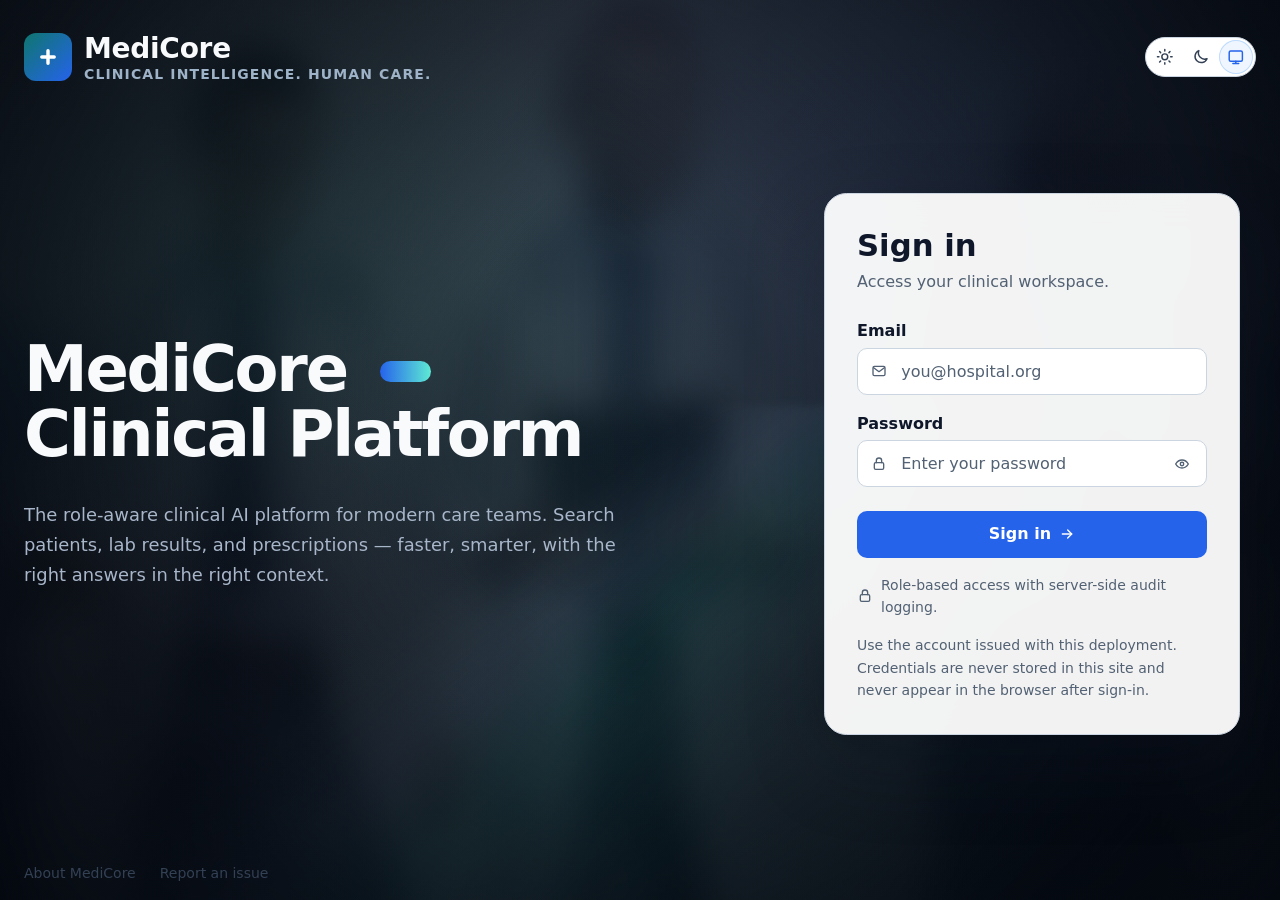
==== commit 74e81c90: "feat: complete clinical workflows, AI guardrails, analytics, messages, and system logs" ====
--- a/frontend/index.html
+++ b/frontend/index.html
@@ -2,123 +2,126 @@
 <html lang="en">
 <head>
   <meta charset="utf-8">
-  <meta name="viewport" content="width=device-width, initial-scale=1">
+  <meta name="viewport" content="width=device-width, initial-scale=1, viewport-fit=cover">
   <meta name="robots" content="noindex, nofollow">
-  <title>Sign in — MediCore Clinical Platform (synthetic demo)</title>
-  <meta name="description" content="MediCore Clinical Platform demonstration. Synthetic, fictional patient data only. Not clinically validated and not a medical device.">
-  <link rel="icon" href="data:image/svg+xml,%3Csvg xmlns='http://www.w3.org/2000/svg' viewBox='0 0 32 32'%3E%3Crect width='32' height='32' rx='7' fill='%231d4ed8'/%3E%3Cpath d='M16 8v16M8 16h16' stroke='white' stroke-width='4' stroke-linecap='round'/%3E%3C/svg%3E">
+  <title>Sign in — MediCore Clinical Platform</title>
+  <meta name="description" content="Sign in to the MediCore Clinical Platform: search patients, review lab results and prescriptions, and manage staff access.">
+  <link rel="icon" href="assets/images/favicon.svg">
+  <script src="assets/js/theme-init.js"></script>
   <link rel="stylesheet" href="assets/css/styles.css">
+  <!-- Pre-rendering: module warm-up for the shared graph (no execution, no external
+       resources; see DESIGN.md "Pre-rendering and intent prefetch"). -->
+  <link rel="modulepreload" href="assets/js/ui.js">
+  <link rel="modulepreload" href="assets/js/api.js">
+  <link rel="modulepreload" href="assets/js/cache.js">
+  <link rel="modulepreload" href="assets/js/auth.js">
   <script>
     /* Deployment override — see assets/js/config.js. Example:
        window.__APP_CONFIG__ = { API_BASE_URL: "https://<backend-host>/api/v1" }; */
     window.__APP_CONFIG__ = window.__APP_CONFIG__ || {};
   </script>
 </head>
-<body>
-
+<body class="landing-page">
 
   <div id="global-status" class="global-status" role="status" aria-live="polite"></div>
 
-  <main id="main" class="container">
-    <div class="auth-layout">
-      <section class="auth-hero" aria-labelledby="hero-heading">
-        <span class="brand brand--lg" aria-hidden="true">
-          <span class="brand__mark">
-            <svg width="22" height="22" viewBox="0 0 32 32" focusable="false"><path d="M16 7v18M7 16h18" stroke="currentColor" stroke-width="5" stroke-linecap="round"/></svg>
-          </span>
-          <span class="brand__text">
-            <span class="brand__name">MediCore</span>
-            <span class="brand__tag">Clinical Platform</span>
-          </span>
+  <div class="landing-shell">
+    <div class="landing-ambient" aria-hidden="true">
+      <div class="landing-ambient__photo"></div>
+    </div>
+
+    <header class="landing-header">
+      <span class="brand brand--lg landing-brand" aria-label="MediCore Clinical Platform">
+        <span class="brand__mark" aria-hidden="true">
+          <svg width="22" height="22" viewBox="0 0 32 32" focusable="false"><path d="M16 7v18M7 16h18" stroke="currentColor" stroke-width="5" stroke-linecap="round"/></svg>
         </span>
-        <h1 id="hero-heading">MediCore — Clinical Platform</h1>
-        <p class="lede">
-          A demonstration of a role-aware clinical AI platform. Sign in to search fictional
-          patients, inspect synthetic lab results and prescriptions, and see how role-based
-          access control shapes the interface.
-        </p>
-        <div>
-          <h2>What this demo is</h2>
-          <ul class="info-rows">
-            <li class="info-row">
-              <svg class="icon" viewBox="0 0 24 24" fill="none" stroke="currentColor" stroke-width="2" stroke-linecap="round" stroke-linejoin="round" aria-hidden="true" focusable="false"><circle cx="12" cy="12" r="8.5"/><path d="m8.5 12 2.5 2.5 4.5-5"/></svg>
-              <span>Every patient, encounter, lab, and prescription is <strong>fictional synthetic data</strong>.</span>
-            </li>
-            <li class="info-row">
-              <svg class="icon" viewBox="0 0 24 24" fill="none" stroke="currentColor" stroke-width="2" stroke-linecap="round" stroke-linejoin="round" aria-hidden="true" focusable="false"><circle cx="12" cy="12" r="8.5"/><path d="m8.5 12 2.5 2.5 4.5-5"/></svg>
-              <span>Access is enforced server-side by role: doctor, nurse, admin.</span>
-            </li>
-            <li class="info-row">
-              <svg class="icon" viewBox="0 0 24 24" fill="none" stroke="currentColor" stroke-width="2" stroke-linecap="round" stroke-linejoin="round" aria-hidden="true" focusable="false"><circle cx="12" cy="12" r="8.5"/><path d="m8.5 12 2.5 2.5 4.5-5"/></svg>
-              <span>Security-relevant actions are audited on the backend.</span>
-            </li>
-          </ul>
-        </div>
-        <div>
-          <h2>What this demo is not</h2>
-          <ul class="info-rows">
-            <li class="info-row info-row--stop">
-              <svg class="icon" viewBox="0 0 24 24" fill="none" stroke="currentColor" stroke-width="2" stroke-linecap="round" stroke-linejoin="round" aria-hidden="true" focusable="false"><path d="M12 4.5 21 19.5H3z"/><path d="M12 10v4"/><path d="M12 16.8v.2"/></svg>
-              <span>Not clinically validated, not a medical device, and not for real patient care.</span>
-            </li>
-            <li class="info-row info-row--stop">
-              <svg class="icon" viewBox="0 0 24 24" fill="none" stroke="currentColor" stroke-width="2" stroke-linecap="round" stroke-linejoin="round" aria-hidden="true" focusable="false"><path d="M12 4.5 21 19.5H3z"/><path d="M12 10v4"/><path d="M12 16.8v.2"/></svg>
-              <span>Not a place to enter real personal or health information — demo accounts are shared and public.</span>
-            </li>
-            <li class="info-row info-row--stop">
-              <svg class="icon" viewBox="0 0 24 24" fill="none" stroke="currentColor" stroke-width="2" stroke-linecap="round" stroke-linejoin="round" aria-hidden="true" focusable="false"><path d="M12 4.5 21 19.5H3z"/><path d="M12 10v4"/><path d="M12 16.8v.2"/></svg>
-              <span>AI-generated answers (where enabled) are informational only and are labelled as AI-generated.</span>
-            </li>
-          </ul>
-        </div>
-      </section>
+        <span class="brand__text">
+          <span class="brand__name">MediCore</span>
+          <span class="brand__tag">Clinical Intelligence. Human Care.</span>
+        </span>
+      </span>
+    </header>
 
-      <div>
-        <section class="card auth-card" id="login-card" aria-labelledby="login-heading">
-          <h2 class="card__title" id="login-heading">Sign in</h2>
-          <div id="login-status" class="auth-status"></div>
-          <form id="login-form" novalidate>
-            <div class="field">
-              <label for="email">Email</label>
-              <input id="email" name="email" type="email" autocomplete="username"
-                     inputmode="email" spellcheck="false" required
-                     aria-describedby="email-error">
-              <p class="field-error" id="email-error" hidden></p>
-            </div>
-            <div class="field">
-              <label for="password">Password</label>
-              <input id="password" name="password" type="password"
-                     autocomplete="current-password" required
-                     aria-describedby="password-error">
-              <p class="field-error" id="password-error" hidden></p>
-            </div>
-            <button class="btn btn-primary btn-block" type="submit" id="login-submit">Sign in</button>
-          </form>
-          <p class="card__note">
-            Use the synthetic demo account issued with this deployment. Credentials are never
-            stored in this site and never appear in the browser after sign-in.
+    <main id="main" class="landing-main">
+      <div class="landing-grid">
+        <section class="auth-hero landing-hero" aria-labelledby="hero-heading">
+          <h1 id="hero-heading">
+            <span class="landing-hero__line">MediCore <span class="landing-hero__dash" aria-hidden="true"></span></span>
+            <span class="landing-hero__line">Clinical Platform</span>
+          </h1>
+          <p class="lede landing-lede">
+            The role-aware clinical AI platform for modern care teams. Search
+            patients, lab results, and prescriptions — faster, smarter, with the
+            right answers in the right context.
           </p>
         </section>
 
-        <section class="card auth-card" id="signed-in-card" aria-labelledby="signed-in-heading" hidden>
-          <h2 class="card__title" id="signed-in-heading">You are signed in</h2>
-        </section>
+        <div class="landing-auth">
+          <section class="card auth-card landing-card" id="login-card" aria-labelledby="login-heading">
+            <h2 class="card__title landing-card__title" id="login-heading">Sign in</h2>
+            <p class="landing-card__subtitle">Access your clinical workspace.</p>
+            <div id="login-status" class="auth-status"></div>
+            <form id="login-form" novalidate>
+              <div class="field">
+                <label for="email">Email</label>
+                <div class="input-icon">
+                  <span class="input-icon__glyph" aria-hidden="true">
+                    <svg class="icon icon--sm" viewBox="0 0 24 24" fill="none" stroke="currentColor" stroke-width="2" stroke-linecap="round" stroke-linejoin="round" focusable="false"><rect x="3" y="5" width="18" height="14" rx="2"/><path d="m4 7 8 6 8-6"/></svg>
+                  </span>
+                  <input id="email" name="email" type="email" autocomplete="email"
+                         inputmode="email" spellcheck="false" required
+                         class="input-icon__input" placeholder="you@hospital.org"
+                         aria-describedby="email-error">
+                </div>
+                <p class="field-error" id="email-error" hidden></p>
+              </div>
+              <div class="field">
+                <label for="password">Password</label>
+                <div class="input-icon input-icon--password">
+                  <span class="input-icon__glyph" aria-hidden="true">
+                    <svg class="icon icon--sm" viewBox="0 0 24 24" fill="none" stroke="currentColor" stroke-width="2" stroke-linecap="round" stroke-linejoin="round" focusable="false"><rect x="5" y="10" width="14" height="10" rx="2"/><path d="M8 10V7a4 4 0 0 1 8 0v3"/></svg>
+                  </span>
+                  <input id="password" name="password" type="password"
+                         autocomplete="current-password" required
+                         class="input-icon__input" placeholder="Enter your password"
+                         aria-describedby="password-error">
+                  <button class="input-icon__toggle" type="button" id="password-toggle"
+                          aria-label="Show password" aria-pressed="false" aria-controls="password">
+                    <svg class="icon icon--sm password-toggle__show" viewBox="0 0 24 24" fill="none" stroke="currentColor" stroke-width="2" stroke-linecap="round" stroke-linejoin="round" aria-hidden="true" focusable="false"><path d="M2.5 12s3.5-6 9.5-6 9.5 6 9.5 6-3.5 6-9.5 6-9.5-6-9.5-6z"/><circle cx="12" cy="12" r="2.6"/></svg>
+                    <svg class="icon icon--sm password-toggle__hide" viewBox="0 0 24 24" fill="none" stroke="currentColor" stroke-width="2" stroke-linecap="round" stroke-linejoin="round" aria-hidden="true" focusable="false"><path d="m3 3 18 18"/><path d="M10.6 6.2A10.7 10.7 0 0 1 12 6c6 0 9.5 6 9.5 6a15.6 15.6 0 0 1-3 3.4"/><path d="M6.3 6.8A16.7 16.7 0 0 0 2.5 12s3.5 6 9.5 6a10.7 10.7 0 0 0 4.2-.9"/><path d="M9.9 9.9a3 3 0 0 0 4.2 4.2"/></svg>
+                  </button>
+                </div>
+                <p class="field-error" id="password-error" hidden></p>
+              </div>
+              <button class="btn btn-primary btn-block landing-submit" type="submit" id="login-submit">
+                <span>Sign in</span>
+                <svg class="icon icon--sm" viewBox="0 0 24 24" fill="none" stroke="currentColor" stroke-width="2" stroke-linecap="round" stroke-linejoin="round" aria-hidden="true" focusable="false"><path d="M5 12h14"/><path d="m13 6 6 6-6 6"/></svg>
+              </button>
+            </form>
+            <p class="landing-card__secure">
+              <svg class="icon icon--sm" viewBox="0 0 24 24" fill="none" stroke="currentColor" stroke-width="2" stroke-linecap="round" stroke-linejoin="round" aria-hidden="true" focusable="false"><rect x="5" y="10" width="14" height="10" rx="2"/><path d="M8 10V7a4 4 0 0 1 8 0v3"/></svg>
+              Role-based access with server-side audit logging.
+            </p>
+            <p class="card__note landing-card__note">
+              Use the account issued with this deployment. Credentials are never
+              stored in this site and never appear in the browser after sign-in.
+            </p>
+          </section>
+
+          <section class="card auth-card landing-card" id="signed-in-card" aria-labelledby="signed-in-heading" hidden>
+            <h2 class="card__title landing-card__title" id="signed-in-heading">You are signed in</h2>
+          </section>
+        </div>
       </div>
-    </div>
-  </main>
+    </main>
 
-  <footer class="site-footer">
-    <div class="container site-footer__inner">
-      <p class="footer-note">
-        MediCore — synthetic-data demonstration. Not clinically validated, not a
-        medical device, and not for clinical use. All records are fictional.
-      </p>
-      <ul class="footer-links">
-        <li><button type="button" class="link-button" data-open-about>About this demo</button></li>
-        <li><a href="mailto:demo-issues@example.com?subject=Clinical%20AI%20Platform%20demo%20issue">Report an issue</a></li>
-      </ul>
-    </div>
-  </footer>
+    <footer class="landing-footer">
+      <div class="landing-footer__inner">
+        <button type="button" class="link-button landing-footer__link" data-open-about>About MediCore</button>
+        <a class="landing-footer__link" href="mailto:support@example.com?subject=Clinical%20AI%20Platform%20issue">Report an issue</a>
+      </div>
+    </footer>
+  </div>
 
   <script type="module" src="assets/js/login.js"></script>
 </body>
--- a/frontend/assets/css/styles.css
+++ b/frontend/assets/css/styles.css
@@ -2,16 +2,17 @@
    MediCore — Clinical Platform. Single design-system stylesheet.
    Buildless vanilla CSS: design tokens as custom properties, one type scale,
    one spacing scale, light slate canvas with white cards and a blue/teal
-   brand. Optional dark variant under prefers-color-scheme. No external
-   fonts, no third-party requests, no inline styles (CSP style-src 'self').
-   WCAG AA contrast is preserved in both themes. Motion is minimal and
-   disabled under prefers-reduced-motion.
+   brand. Light/dark token sets are selected by `data-theme` on <html> (set
+   before first paint by theme-init.js); a prefers-color-scheme media query is
+   the no-JS fallback. No external fonts, no third-party requests, no inline
+   styles (CSP style-src 'self'). WCAG AA contrast is preserved in both themes.
+   Motion is minimal and disabled under prefers-reduced-motion.
    =========================================================================== */
 
 /* --------------------------------------------------------------- tokens */
 
 :root {
-  color-scheme: light dark;
+  color-scheme: light;
 
   /* Typography — system stack only (no webfonts, CSP-safe) */
   --font-sans: ui-sans-serif, system-ui, -apple-system, "Segoe UI", Roboto,
@@ -22,8 +23,11 @@
   --text-base: 1rem;
   --text-lg: 1.125rem;
   --text-xl: 1.375rem;
-  --text-2xl: 1.75rem;
-  --text-3xl: 2.125rem;
+  /* Display sizes are fluid (clamp) between phone and desktop so long
+     headlines scale down gracefully at 320–430px instead of overflowing.
+     The TV/4K steps near the end of this file override them wholesale. */
+  --text-2xl: clamp(1.5625rem, 1.375rem + 0.9vw, 1.75rem);
+  --text-3xl: clamp(1.8125rem, 1.5rem + 1.5vw, 2.125rem);
   --leading-tight: 1.25;
   --leading-normal: 1.6;
 
@@ -48,14 +52,32 @@
   --shadow-2: 0 6px 16px rgba(15, 23, 42, 0.08);
   --shadow-3: 0 18px 42px rgba(15, 23, 42, 0.18);
 
+  /* Heart loader glow — a soft danger-hue drop shadow that lifts the
+     transparent heart PNG off the light canvas (no plate behind it). */
+  --heart-glow: 0 6px 16px rgba(220, 38, 38, 0.3);
+
+  /* Focus ring — one thickness token so the TV/large-display step can thicken
+     every focus ring for viewing distance at once (no per-element numbers). */
+  --focus-width: 3px;
+
+  /* Motion — restrained clinical timing. Entrances ease out; moves use a
+     symmetric curve; exits run 20% shorter than their entrance counterpart.
+     All motion uses transform/opacity/filter so layout never reflows. */
+  --motion-fast: 160ms;
+  --motion-base: 200ms;
+  --motion-exit: 160ms;
+  --motion-stagger: 30ms;
+  --ease-out: cubic-bezier(0.16, 1, 0.3, 1);
+  --ease-in-out: cubic-bezier(0.4, 0, 0.2, 1);
+
   /* Palette — light theme (text pairings checked for WCAG AA) */
   --color-canvas: #f8fafc;
   --color-canvas-alt: #f1f5f9;
   --color-surface: #ffffff;
   --color-surface-alt: #f8fafc;
   --color-text: #0f172a;
-  --color-text-body: #475569;
-  --color-text-muted: #64748b;
+  --color-text-body: #334155;
+  --color-text-muted: #526173;
   --color-border: #e2e8f0;
   --color-border-strong: #cbd5e1;
 
@@ -66,6 +88,11 @@
   --color-primary-soft-border: #bfdbfe;
   --color-link: #2563eb;
 
+  /* Primary actions stay the same accessible blue in both themes. */
+  --color-action: #2563eb;
+  --color-action-hover: #1d4ed8;
+  --color-action-contrast: #ffffff;
+
   --color-teal: #0f766e;
   --color-teal-strong: #0d9488;
   --color-teal-soft: #f0fdfa;
@@ -74,6 +101,7 @@
   --color-success: #16a34a;
   --color-success-text: #15803d;
   --color-success-soft: #f0fdf4;
+  --color-chart-band: rgba(22, 163, 74, 0.14);
   --color-danger: #dc2626;
   --color-danger-text: #b91c1c;
   --color-danger-hover: #b91c1c;
@@ -92,17 +120,80 @@
   --sidebar-width: 264px;
 }
 
+/* Explicit user choice. theme-init.js sets data-theme before first paint. */
+:root[data-theme='light'] {
+  color-scheme: light;
+}
+
+:root[data-theme='dark'] {
+  color-scheme: dark;
+
+  --color-canvas: #0b1220;
+  --color-canvas-alt: #111a2b;
+  --color-surface: #131c2e;
+  --color-surface-alt: #1a2438;
+  --color-text: #f8fafc;
+  --color-text-body: #cbd5e1;
+  --color-text-muted: #a8b8cc;
+  --color-border: #2a3a52;
+  --color-border-strong: #465a78;
+
+  --color-primary: #3b82f6;
+  --color-primary-hover: #60a5fa;
+  --color-primary-contrast: #08111f;
+  --color-primary-soft: #16233c;
+  --color-primary-soft-border: #2b4368;
+  --color-link: #7db1ff;
+
+  --color-action: #2563eb;
+  --color-action-hover: #1d4ed8;
+  --color-action-contrast: #ffffff;
+
+  --color-teal: #5eead4;
+  --color-teal-strong: #14b8a6;
+  --color-teal-soft: #10262a;
+  --color-teal-soft-border: #27534f;
+
+  --color-success: #4ade80;
+  --color-success-text: #86efac;
+  --color-success-soft: #10251a;
+  --color-chart-band: rgba(74, 222, 128, 0.16);
+  --color-danger: #f87171;
+  --color-danger-text: #fca5a5;
+  --color-danger-hover: #ef4444;
+  --color-danger-contrast: #1a0b0b;
+  --color-danger-soft: #2b1416;
+  --color-warn: #fbbf24;
+  --color-warn-text: #fcd34d;
+  --color-warn-soft: #2a2110;
+
+  --color-focus: #7db1ff;
+  --color-overlay: rgba(3, 7, 14, 0.7);
+
+  --gradient-brand: linear-gradient(135deg, #0f766e 0%, #1d4ed8 100%);
+
+  --shadow-1: 0 1px 2px rgba(0, 0, 0, 0.4);
+  --shadow-2: 0 6px 16px rgba(0, 0, 0, 0.45);
+  --shadow-3: 0 18px 42px rgba(0, 0, 0, 0.55);
+
+  /* Heart loader glow on the dark canvas (lighter danger hue). */
+  --heart-glow: 0 6px 18px rgba(248, 113, 113, 0.32);
+}
+
+/* No-JS fallback: follow the OS when no explicit data-theme was applied. */
 @media (prefers-color-scheme: dark) {
-  :root {
+  :root:not([data-theme]) {
+    color-scheme: dark;
+
     --color-canvas: #0b1220;
     --color-canvas-alt: #111a2b;
     --color-surface: #131c2e;
     --color-surface-alt: #1a2438;
-    --color-text: #e8eef7;
-    --color-text-body: #b8c4d4;
-    --color-text-muted: #94a3b8;
-    --color-border: #26344c;
-    --color-border-strong: #3b4c68;
+    --color-text: #f8fafc;
+    --color-text-body: #cbd5e1;
+    --color-text-muted: #a8b8cc;
+    --color-border: #2a3a52;
+    --color-border-strong: #465a78;
 
     --color-primary: #3b82f6;
     --color-primary-hover: #60a5fa;
@@ -111,14 +202,19 @@
     --color-primary-soft-border: #2b4368;
     --color-link: #7db1ff;
 
+    --color-action: #2563eb;
+    --color-action-hover: #1d4ed8;
+    --color-action-contrast: #ffffff;
+
     --color-teal: #5eead4;
     --color-teal-strong: #14b8a6;
     --color-teal-soft: #10262a;
     --color-teal-soft-border: #27534f;
 
     --color-success: #4ade80;
-    --color-success-text: #6ee7a0;
+    --color-success-text: #86efac;
     --color-success-soft: #10251a;
+    --color-chart-band: rgba(74, 222, 128, 0.16);
     --color-danger: #f87171;
     --color-danger-text: #fca5a5;
     --color-danger-hover: #ef4444;
@@ -136,6 +232,7 @@
     --shadow-1: 0 1px 2px rgba(0, 0, 0, 0.4);
     --shadow-2: 0 6px 16px rgba(0, 0, 0, 0.45);
     --shadow-3: 0 18px 42px rgba(0, 0, 0, 0.55);
+    --heart-glow: 0 6px 18px rgba(248, 113, 113, 0.32);
   }
 }
 
@@ -220,9 +317,15 @@
 }
 
 :focus-visible {
-  outline: 3px solid var(--color-focus);
+  outline: var(--focus-width) solid var(--color-focus);
   outline-offset: 2px;
   border-radius: var(--radius-sm);
+}
+
+/* The hidden attribute must win even when a component sets display (e.g. the
+   calendar loading block is a flex container). */
+[hidden] {
+  display: none !important;
 }
 
 .visually-hidden {
@@ -241,6 +344,14 @@
   color: var(--color-text-muted);
 }
 
+/* Long names and record numbers wrap instead of overflowing at
+   phone widths, small windows, and 200% browser zoom (Bulgarian compound
+   names such as "Александър-Константин Димитров-Стоянов", long MRNs). */
+.text-break {
+  overflow-wrap: anywhere;
+  min-width: 0;
+}
+
 /* Line icons (inline SVG) */
 .icon {
   display: inline-flex;
@@ -463,6 +574,8 @@
   text-decoration: none;
   color: var(--color-text-body);
   font-weight: 600;
+  /* Hover/active states: short colour transitions, interruptible mid-flight. */
+  transition: background-color 120ms ease, color 120ms ease;
 }
 
 .site-nav__link:hover {
@@ -532,6 +645,7 @@
 
 .topbar {
   display: flex;
+  flex-wrap: wrap;
   align-items: center;
   gap: var(--space-3);
   padding: var(--space-3) var(--space-5);
@@ -548,6 +662,54 @@
   gap: var(--space-3);
   margin-left: auto;
   flex-wrap: wrap;
+}
+
+/* --------------------------------------------------------- theme switcher */
+
+.theme-switcher {
+  display: inline-flex;
+  align-items: center;
+  gap: 2px;
+  padding: 2px;
+  border: 1px solid var(--color-border-strong);
+  border-radius: var(--radius-full);
+  background: var(--color-surface);
+}
+
+.landing-header .theme-switcher {
+  margin-left: auto;
+}
+
+.theme-switcher__btn {
+  display: inline-flex;
+  align-items: center;
+  justify-content: center;
+  width: 2.1rem;
+  height: 2.1rem;
+  padding: 0;
+  color: var(--color-text-body);
+  background: transparent;
+  border: 0;
+  border-radius: var(--radius-full);
+  cursor: pointer;
+  transition: background-color 120ms ease, color 120ms ease;
+}
+
+.theme-switcher__btn:hover {
+  color: var(--color-text);
+  background: var(--color-canvas-alt);
+}
+
+.theme-switcher__btn.is-active,
+.theme-switcher__btn[aria-pressed='true'] {
+  color: var(--color-primary);
+  background: var(--color-primary-soft);
+  box-shadow: inset 0 0 0 1px var(--color-primary-soft-border);
+}
+
+.theme-switcher__btn svg {
+  width: 1.1rem;
+  height: 1.1rem;
 }
 
 .role-chip {
@@ -582,6 +744,8 @@
 .user-chip__name {
   font-weight: 650;
   color: var(--color-text);
+  overflow-wrap: anywhere;
+  min-width: 0;
 }
 
 .user-chip__role {
@@ -624,38 +788,17 @@
 .avatar--5 { background: #7c3aed; }
 .avatar--6 { background: #059669; }
 
-/* --------------------------------------------------------------- footer */
-
-.site-footer {
-  margin-top: auto;
-  background: var(--color-surface);
-  border-top: 1px solid var(--color-border);
-  font-size: var(--text-sm);
-  color: var(--color-text-muted);
-}
-
-.site-footer__inner {
-  display: flex;
-  flex-wrap: wrap;
-  gap: var(--space-3) var(--space-5);
-  align-items: center;
-  justify-content: space-between;
-  padding-top: var(--space-4);
-  padding-bottom: var(--space-4);
-}
-
-.footer-note {
-  margin: 0;
-  max-width: 62ch;
-}
-
-.footer-links {
-  list-style: none;
-  display: flex;
-  flex-wrap: wrap;
-  gap: var(--space-4);
-  margin: 0;
-  padding: 0;
+.avatar--photo {
+  overflow: hidden;
+  background: var(--color-canvas-alt);
+  border: 1px solid var(--color-border);
+}
+
+.avatar__img {
+  display: block;
+  width: 100%;
+  height: 100%;
+  object-fit: cover;
 }
 
 .link-button {
@@ -705,12 +848,12 @@
 }
 
 .btn-primary {
-  background: var(--color-primary);
-  color: var(--color-primary-contrast);
+  background: var(--color-action);
+  color: var(--color-action-contrast);
 }
 
 .btn-primary:hover:not(:disabled) {
-  background: var(--color-primary-hover);
+  background: var(--color-action-hover);
 }
 
 .btn-accent {
@@ -901,11 +1044,6 @@
   color: var(--color-text-muted);
 }
 
-.card--notice {
-  border-color: var(--color-primary-soft-border);
-  background: var(--color-primary-soft);
-}
-
 .panel {
   padding: 0;
   overflow: hidden;
@@ -947,10 +1085,12 @@
   color: var(--color-primary);
 }
 
-/* Quick-action tiles */
+/* Quick-action tiles. minmax(min(…)) keeps the auto-fit tracks at 100% when
+   the viewport is narrower than the track minimum (320px windows, 200% zoom):
+   the grid never overflows its container. */
 .quick-links {
   display: grid;
-  grid-template-columns: repeat(auto-fit, minmax(15rem, 1fr));
+  grid-template-columns: repeat(auto-fit, minmax(min(15rem, 100%), 1fr));
   gap: var(--space-4);
 }
 
@@ -1006,7 +1146,7 @@
 /* Patient cards (dashboard "recent patients" + patient search) */
 .patient-cards {
   display: grid;
-  grid-template-columns: repeat(auto-fill, minmax(15.5rem, 1fr));
+  grid-template-columns: repeat(auto-fit, minmax(min(15.5rem, 100%), 1fr));
   gap: var(--space-4);
 }
 
@@ -1054,33 +1194,6 @@
   flex: 0 0 auto;
 }
 
-/* Info rows (login "what this is / is not") */
-.info-rows {
-  list-style: none;
-  margin: 0;
-  padding: 0;
-  display: flex;
-  flex-direction: column;
-  gap: var(--space-3);
-}
-
-.info-row {
-  display: flex;
-  gap: var(--space-3);
-  align-items: flex-start;
-  font-size: var(--text-sm);
-  color: var(--color-text-body);
-}
-
-.info-row .icon {
-  margin-top: 0.15rem;
-  color: var(--color-teal-strong);
-}
-
-.info-row--stop .icon {
-  color: var(--color-warn-text);
-}
-
 .detail-grid {
   display: grid;
   grid-template-columns: minmax(9rem, 14rem) 1fr;
@@ -1094,6 +1207,27 @@
 }
 
 .detail-grid dd {
+  margin: 0;
+}
+
+.doctor-identity {
+  display: inline-flex;
+  align-items: center;
+  gap: var(--space-2);
+}
+
+.profile-card__head {
+  display: flex;
+  align-items: center;
+  gap: var(--space-3);
+  margin-bottom: var(--space-4);
+}
+
+.profile-card__head .card__title {
+  margin-bottom: var(--space-1);
+}
+
+.profile-card__head p {
   margin: 0;
 }
 
@@ -1146,7 +1280,7 @@
   border-color: var(--color-danger-text);
 }
 
-.badge--synthetic {
+.badge--ai {
   background: var(--color-teal-soft);
   color: var(--color-teal);
   border-color: var(--color-teal-soft-border);
@@ -1177,20 +1311,38 @@
   border-color: #ddd6fe;
 }
 
+:root[data-theme='dark'] .badge--role-doctor {
+  background: #172554;
+  color: #93c5fd;
+  border-color: #1e3a8a;
+}
+
+:root[data-theme='dark'] .badge--role-nurse {
+  background: #042f2e;
+  color: #5eead4;
+  border-color: #115e59;
+}
+
+:root[data-theme='dark'] .badge--role-clinical_admin {
+  background: #2e1065;
+  color: #c4b5fd;
+  border-color: #4c1d95;
+}
+
 @media (prefers-color-scheme: dark) {
-  .badge--role-doctor {
+  :root:not([data-theme]) .badge--role-doctor {
     background: #172554;
     color: #93c5fd;
     border-color: #1e3a8a;
   }
 
-  .badge--role-nurse {
+  :root:not([data-theme]) .badge--role-nurse {
     background: #042f2e;
     color: #5eead4;
     border-color: #115e59;
   }
 
-  .badge--role-clinical_admin {
+  :root:not([data-theme]) .badge--role-clinical_admin {
     background: #2e1065;
     color: #c4b5fd;
     border-color: #4c1d95;
@@ -1242,7 +1394,7 @@
 }
 
 .table-scroll:focus-visible {
-  outline: 3px solid var(--color-focus);
+  outline: var(--focus-width) solid var(--color-focus);
   outline-offset: 2px;
 }
 
@@ -1301,6 +1453,7 @@
 .cell-stack__primary {
   font-weight: 650;
   color: var(--color-text);
+  overflow-wrap: anywhere;
 }
 
 .cell-stack__secondary {
@@ -1412,51 +1565,83 @@
   color: var(--color-text-muted);
 }
 
-.skeleton-block {
+/* Heart loader — THE app-wide loading indicator (owner request 2026-10-27,
+   superseding the shimmer skeletons and the emoji thinking ticker). The
+   anatomical-heart PNG (local asset, transparent background) pulses with a
+   gentle "lub-dub" heartbeat: pure transform keyframes WITHOUT fill-mode, so
+   the animation is interruptible/re-targetable (DESIGN.md item 11). A soft
+   danger-hue drop shadow (--heart-glow) lifts the heart off both canvases;
+   there is deliberately no plate behind the image itself. Under
+   prefers-reduced-motion the global rule freezes the pulse to a static
+   image. */
+
+.heart-loader {
+  display: flex;
+  flex-direction: column;
+  align-items: center;
+  justify-content: center;
+  gap: var(--space-3);
+  padding: var(--space-2) 0;
+}
+
+.heart-loader__img {
+  display: block;
+  width: 48px;
+  height: auto;
+  filter: drop-shadow(var(--heart-glow));
+  animation: heart-beat 1.5s ease-in-out infinite;
+  will-change: transform;
+}
+
+/* Sizing rule (DESIGN.md): sm ≈ 28px for compact regions/rows, md ≈ 48px
+   (default) for list/table/section loads, lg ≈ 72px for the AI answer region. */
+.heart-loader--sm .heart-loader__img {
+  width: 28px;
+}
+
+.heart-loader--lg .heart-loader__img {
+  width: 72px;
+}
+
+.heart-loader__label {
+  margin: 0;
+  font-size: var(--text-sm);
+  color: var(--color-text-muted);
+  text-align: center;
+}
+
+@keyframes heart-beat {
+  0% {
+    transform: scale(1);
+  }
+
+  12% {
+    transform: scale(1.12);
+  }
+
+  24% {
+    transform: scale(1);
+  }
+
+  36% {
+    transform: scale(1.06);
+  }
+
+  48% {
+    transform: scale(1);
+  }
+}
+
+/* Plate for full-region loads (ui.renderLoading): the heart is centred on the
+   same surface card the real content will occupy. */
+.loading-block {
+  display: flex;
+  align-items: center;
+  justify-content: center;
+  padding: var(--space-5) var(--space-4);
   background: var(--color-surface);
   border: 1px solid var(--color-border);
   border-radius: var(--radius-lg);
-  padding: var(--space-4);
-}
-
-.skeleton-row {
-  display: flex;
-  flex-wrap: wrap;
-  gap: var(--space-3);
-  padding: var(--space-3) 0;
-  border-bottom: 1px dashed var(--color-border);
-}
-
-.skeleton-row:last-child {
-  border-bottom: 0;
-}
-
-.skeleton-bar {
-  height: 0.9rem;
-  border-radius: var(--radius-sm);
-  background: var(--color-canvas-alt);
-  animation: skeleton-pulse 1.2s ease-in-out infinite alternate;
-}
-
-.skeleton-bar--lg {
-  flex: 2 1 12rem;
-}
-
-.skeleton-bar--md {
-  flex: 1 1 8rem;
-}
-
-.skeleton-bar--sm {
-  flex: 1 1 5rem;
-}
-
-@keyframes skeleton-pulse {
-  from {
-    opacity: 0.65;
-  }
-  to {
-    opacity: 1;
-  }
 }
 
 .global-status:empty {
@@ -1673,6 +1858,429 @@
   margin-bottom: var(--space-4);
 }
 
+/* ------------------------------------------------------------- landing page */
+/* The landing page is intentionally dark in both app themes: the ambient
+   background combines a local, heavily blurred care-team photograph with
+   token-driven gradients and light streaks. The photo is decorative only
+   (aria-hidden) and stays same-origin under `img-src 'self'`. The sign-in
+   card is translucent over it and keeps AA contrast. */
+
+.landing-page {
+  background: #06101e;
+}
+
+.landing-shell {
+  position: relative;
+  isolation: isolate;
+  display: flex;
+  flex-direction: column;
+  min-height: 100vh;
+  overflow: hidden;
+  background: #06101e;
+  color: #b8c4d4;
+}
+
+.landing-ambient {
+  position: absolute;
+  inset: 0;
+  z-index: -1;
+  overflow: hidden;
+  background:
+    radial-gradient(ellipse at 18% 28%, rgba(20, 184, 166, 0.3), transparent 38%),
+    radial-gradient(ellipse at 76% 12%, rgba(37, 99, 235, 0.28), transparent 42%),
+    radial-gradient(ellipse at 54% 88%, rgba(13, 148, 136, 0.2), transparent 48%),
+    linear-gradient(135deg, #06101e 0%, #0a1626 50%, #050d18 100%);
+}
+
+/* Decorative care-team photograph. inset:-8% keeps the blurred edges outside
+   the viewport; the dark gradient inside the same layer preserves the page's
+   contrast, and the parent's ::before/::after sit above it. */
+.landing-ambient__photo {
+  position: absolute;
+  inset: -8%;
+  z-index: 0;
+  /* PNG fallback first; browsers with image-set fetch the much smaller WebP. */
+  background-image:
+    linear-gradient(135deg, rgba(6, 16, 30, 0.62), rgba(6, 16, 30, 0.86)),
+    url('../images/doctor-background.png');
+  background-image:
+    linear-gradient(135deg, rgba(6, 16, 30, 0.62), rgba(6, 16, 30, 0.86)),
+    image-set(
+      url('../images/doctor-background.webp') type('image/webp'),
+      url('../images/doctor-background.png') type('image/png')
+    );
+  background-position: center 36%;
+  background-size: cover;
+  background-repeat: no-repeat;
+  filter: blur(20px) saturate(0.72) contrast(0.96);
+  transform: scale(1.04);
+  opacity: 0.58;
+  pointer-events: none;
+}
+
+.landing-ambient::before {
+  content: '';
+  position: absolute;
+  inset: -18%;
+  z-index: 1;
+  background:
+    linear-gradient(115deg, transparent 42%, rgba(147, 197, 253, 0.11) 48%, rgba(20, 184, 166, 0.12) 52%, transparent 60%),
+    repeating-linear-gradient(90deg, rgba(148, 163, 184, 0.05) 0 1px, transparent 1px 7rem),
+    repeating-linear-gradient(0deg, rgba(148, 163, 184, 0.04) 0 1px, transparent 1px 7rem);
+  filter: blur(18px);
+  transform: perspective(1200px) rotateX(54deg) scale(1.35);
+  transform-origin: 50% 80%;
+  opacity: 0.8;
+}
+
+.landing-ambient::after {
+  content: '';
+  position: absolute;
+  inset: 0;
+  z-index: 2;
+  background:
+    radial-gradient(ellipse at 50% 45%, transparent 22%, rgba(3, 7, 14, 0.5) 70%, rgba(3, 7, 14, 0.86) 100%),
+    linear-gradient(to right, rgba(3, 7, 14, 0.55), transparent 45%, rgba(3, 7, 14, 0.62));
+}
+
+.landing-header {
+  display: flex;
+  flex-wrap: wrap;
+  align-items: center;
+  justify-content: space-between;
+  gap: var(--space-3);
+  width: calc(100% - 2 * var(--space-5));
+  max-width: 82rem;
+  margin: 0 auto;
+  padding: var(--space-6) 0 var(--space-4);
+}
+
+.landing-brand .brand__name {
+  color: #f8fafc;
+}
+
+.landing-brand .brand__tag {
+  color: #9fb3c8;
+  letter-spacing: 0.08em;
+  text-transform: uppercase;
+}
+
+.landing-main {
+  display: flex;
+  flex: 1 1 auto;
+  align-items: center;
+  width: calc(100% - 2 * var(--space-5));
+  max-width: 82rem;
+  margin: 0 auto;
+  padding: var(--space-5) 0 var(--space-7);
+}
+
+.landing-grid {
+  display: grid;
+  grid-template-columns: minmax(0, 1.15fr) minmax(20rem, 0.85fr);
+  gap: clamp(2rem, 5vw, 6rem);
+  align-items: center;
+  width: 100%;
+}
+
+.landing-hero {
+  gap: var(--space-5);
+}
+
+.landing-hero h1 {
+  margin: 0;
+  color: #f8fafc;
+  font-size: clamp(2.6rem, 5vw, 4.4rem);
+  font-weight: 800;
+  line-height: 1.02;
+  letter-spacing: -0.035em;
+  text-wrap: balance;
+}
+
+.landing-hero__line {
+  display: block;
+}
+
+.landing-hero__dash {
+  display: inline-block;
+  width: clamp(2rem, 4vw, 3.4rem);
+  height: 0.32em;
+  margin: 0 0.15em 0.06em 0.2em;
+  border-radius: var(--radius-full);
+  background: linear-gradient(90deg, #2563eb, #5eead4);
+  vertical-align: middle;
+}
+
+.landing-lede {
+  margin-top: var(--space-2);
+  max-width: 38rem;
+  font-size: clamp(1rem, 1.4vw, 1.2rem);
+  line-height: 1.7;
+  color: #a8b6ca;
+}
+
+.landing-auth {
+  width: 100%;
+  max-width: 27rem;
+  margin-left: auto;
+}
+
+.landing-card {
+  padding: clamp(1.5rem, 2.5vw, 2.25rem);
+  border: 1px solid rgba(148, 163, 184, 0.2);
+  border-radius: 1.4rem;
+  background: rgba(10, 22, 38, 0.82);
+  box-shadow: 0 30px 80px rgba(0, 0, 0, 0.5);
+  backdrop-filter: blur(18px);
+  color: #b8c4d4;
+}
+
+.landing-card__title {
+  margin-bottom: var(--space-1);
+  color: #f8fafc;
+  font-size: clamp(1.8rem, 2.4vw, 2.2rem);
+}
+
+.landing-card__subtitle {
+  margin: 0 0 var(--space-5);
+  color: #8fa2ba;
+}
+
+.landing-card .field label {
+  color: #cbd5e1;
+}
+
+.landing-card .field input {
+  background: rgba(5, 13, 24, 0.65);
+  border-color: rgba(148, 163, 184, 0.28);
+  color: #f8fafc;
+}
+
+.landing-card .field input::placeholder {
+  color: #7f92aa;
+}
+
+.landing-card .field input:focus-visible {
+  border-color: #60a5fa;
+  box-shadow: 0 0 0 3px rgba(37, 99, 235, 0.22);
+}
+
+.input-icon {
+  position: relative;
+}
+
+.input-icon__glyph {
+  position: absolute;
+  top: 50%;
+  left: 0.85rem;
+  display: inline-flex;
+  color: #8fa2ba;
+  pointer-events: none;
+  transform: translateY(-50%);
+}
+
+.input-icon .input-icon__input {
+  padding-left: 2.7rem;
+}
+
+.input-icon--password .input-icon__input {
+  padding-right: 2.9rem;
+}
+
+.input-icon__toggle {
+  position: absolute;
+  top: 50%;
+  right: 0.55rem;
+  display: inline-flex;
+  align-items: center;
+  justify-content: center;
+  width: 2rem;
+  height: 2rem;
+  padding: 0;
+  border: 0;
+  border-radius: var(--radius-sm);
+  background: transparent;
+  color: #9fb3c8;
+  cursor: pointer;
+  transform: translateY(-50%);
+}
+
+.input-icon__toggle:hover {
+  color: #ffffff;
+}
+
+.input-icon__toggle:focus-visible {
+  outline: var(--focus-width) solid #60a5fa;
+  outline-offset: 2px;
+}
+
+.password-toggle__hide {
+  display: none;
+}
+
+.input-icon__toggle[aria-pressed='true'] .password-toggle__show {
+  display: none;
+}
+
+.input-icon__toggle[aria-pressed='true'] .password-toggle__hide {
+  display: inline-block;
+}
+
+.landing-submit {
+  min-height: 2.9rem;
+  margin-top: var(--space-2);
+  font-size: var(--text-base);
+}
+
+.landing-submit .icon {
+  transition: transform 120ms ease;
+}
+
+.landing-submit:hover .icon {
+  transform: translateX(2px);
+}
+
+.landing-card__secure {
+  display: flex;
+  align-items: center;
+  gap: var(--space-2);
+  margin: var(--space-4) 0 0;
+  color: #9fb3c8;
+  font-size: var(--text-sm);
+}
+
+.landing-card__note {
+  color: #7f92aa;
+}
+
+.landing-footer {
+  width: 100%;
+  background: transparent;
+  border-top: 0;
+}
+
+.landing-footer__inner {
+  display: flex;
+  flex-wrap: wrap;
+  align-items: center;
+  justify-content: flex-start;
+  gap: var(--space-2) var(--space-5);
+  width: calc(100% - 2 * var(--space-5));
+  max-width: 82rem;
+  margin: 0 auto;
+  padding: var(--space-2) 0 var(--space-4);
+}
+
+.landing-footer__link {
+  padding: 0;
+  border: 0;
+  background: none;
+  color: #b8c4d4;
+  font: inherit;
+  font-size: var(--text-sm);
+  text-decoration: none;
+  cursor: pointer;
+}
+
+.landing-footer__link:hover {
+  color: #ffffff;
+  text-decoration: underline;
+}
+
+/* Landing hero stays dark as the brand treatment; the sign-in card and its
+   form controls follow the chosen theme in Light mode. */
+:root[data-theme='light'] .landing-card {
+  background: rgba(255, 255, 255, 0.95);
+  border-color: var(--color-border-strong);
+  color: var(--color-text-body);
+  box-shadow: 0 30px 80px rgba(15, 23, 42, 0.22);
+}
+
+:root[data-theme='light'] .landing-card__title {
+  color: var(--color-text);
+}
+
+:root[data-theme='light'] .landing-card__subtitle,
+:root[data-theme='light'] .landing-card__secure,
+:root[data-theme='light'] .landing-card__note,
+:root[data-theme='light'] .landing-card .field-hint {
+  color: var(--color-text-muted);
+}
+
+:root[data-theme='light'] .landing-card .field label {
+  color: var(--color-text);
+}
+
+:root[data-theme='light'] .landing-card .field input {
+  background: var(--color-surface);
+  border-color: var(--color-border-strong);
+  color: var(--color-text);
+}
+
+:root[data-theme='light'] .landing-card .field input::placeholder {
+  color: var(--color-text-muted);
+}
+
+:root[data-theme='light'] .landing-card .input-icon__glyph,
+:root[data-theme='light'] .landing-card .input-icon__toggle {
+  color: var(--color-text-muted);
+}
+
+:root[data-theme='light'] .landing-card .input-icon__toggle:hover {
+  color: var(--color-text);
+}
+
+:root[data-theme='light'] .landing-card .field input:focus-visible {
+  border-color: var(--color-primary);
+  box-shadow: 0 0 0 3px var(--color-primary-soft);
+}
+
+:root[data-theme='light'] .landing-footer {
+  background: transparent;
+  border-top-color: transparent;
+}
+
+:root[data-theme='light'] .landing-footer__link {
+  color: var(--color-text-body);
+}
+
+:root[data-theme='light'] .landing-footer__link:hover {
+  color: var(--color-text);
+}
+
+@media (max-width: 960px) {
+  .landing-grid {
+    grid-template-columns: minmax(0, 1fr);
+    gap: var(--space-6);
+  }
+
+  .landing-auth {
+    margin: 0 auto;
+  }
+
+  .landing-main {
+    align-items: flex-start;
+  }
+}
+
+@media (max-width: 620px) {
+  .landing-header,
+  .landing-main,
+  .landing-footer__inner {
+    width: calc(100% - 2 * var(--space-4));
+  }
+
+  .landing-hero h1 {
+    font-size: clamp(2.2rem, 9vw, 3rem);
+  }
+
+  .landing-footer__inner {
+    flex-direction: column;
+    align-items: flex-start;
+  }
+}
+
+
 .alert {
   padding: var(--space-3) var(--space-4);
   border-radius: var(--radius-lg);
@@ -1745,6 +2353,8 @@
 
 .patient-header__main h1 {
   margin-bottom: var(--space-2);
+  /* Long compound names wrap, never overflow (phone + 200% zoom). */
+  overflow-wrap: anywhere;
 }
 
 .patient-header__meta {
@@ -1755,10 +2365,44 @@
   margin-bottom: var(--space-2);
 }
 
+.patient-header__meta .mono,
+.mrn-row {
+  overflow-wrap: anywhere;
+}
+
 .patient-header__line {
   margin: 0;
   color: var(--color-text-muted);
   font-size: var(--text-sm);
+}
+
+.patient-header__actions {
+  display: flex;
+  flex-wrap: wrap;
+  align-items: center;
+  gap: var(--space-2) var(--space-3);
+  margin-top: var(--space-3);
+}
+
+.print-status {
+  flex: 1 1 16rem;
+  margin: 0;
+  font-size: var(--text-sm);
+  color: var(--color-text-muted);
+}
+
+.print-status--error {
+  color: var(--color-danger-text);
+  font-weight: 600;
+}
+
+.print-status__retry {
+  margin-left: var(--space-2);
+}
+
+/* Print-only document; print.css reveals it and hides the application shell. */
+.print-record {
+  display: none;
 }
 
 .mrn-row {
@@ -1815,6 +2459,8 @@
   border-bottom: 2px solid transparent;
   margin-bottom: -1px;
   cursor: pointer;
+  /* Tab indicator: a pure colour transition — re-targetable mid-flight. */
+  transition: color 120ms ease, border-color 120ms ease;
 }
 
 .tab:hover {
@@ -1838,18 +2484,9 @@
   margin-bottom: 0;
 }
 
-/* Patient record layout: main panels + AI rail */
+/* Patient record layout: one full-width record column. */
 .patient-layout {
-  display: grid;
-  gap: var(--space-5);
   margin-top: var(--space-5);
-  align-items: start;
-}
-
-@media (min-width: 1100px) {
-  .patient-layout {
-    grid-template-columns: minmax(0, 1fr) 22.5rem;
-  }
 }
 
 .patient-main {
@@ -1859,7 +2496,7 @@
 /* Summary blocks */
 .summary-grid {
   display: grid;
-  grid-template-columns: repeat(auto-fit, minmax(17rem, 1fr));
+  grid-template-columns: repeat(auto-fit, minmax(min(17rem, 100%), 1fr));
   gap: var(--space-4);
 }
 
@@ -1908,17 +2545,18 @@
   color: var(--color-text-body);
 }
 
-/* --------------------------------------------------------- AI assistant */
-
-.ai-rail {
-  min-width: 0;
-}
-
-@media (min-width: 1100px) {
-  .ai-rail {
-    position: sticky;
-    top: 5.5rem;
-  }
+/* --------------------------------------------------------- AI patient */
+
+.ai-panel {
+  padding: 0;
+}
+
+/* The tab panel is already the card: remove the nested card chrome so the
+   AI Patient panel reads as one surface. */
+.ai-panel .ai-card {
+  border: 0;
+  border-radius: 0;
+  box-shadow: none;
 }
 
 .ai-card {
@@ -1950,18 +2588,6 @@
   color: #ffffff;
 }
 
-.ai-card__pill {
-  margin-left: auto;
-  padding: 0.2rem 0.65rem;
-  font-size: var(--text-xs);
-  font-weight: 700;
-  letter-spacing: 0.04em;
-  border-radius: var(--radius-full);
-  background: rgba(255, 255, 255, 0.18);
-  color: #ffffff;
-  white-space: nowrap;
-}
-
 .ai-card__subtitle {
   margin: 0;
   padding: var(--space-3) var(--space-5);
@@ -2008,11 +2634,197 @@
   color: var(--color-text-muted);
 }
 
+/* AI answer body (Markdown subset -> DOM via markdown.js): typography tuned
+   for doctor-scannable answers. Bold results read stronger than body text,
+   tables mirror the app tables (bordered, tinted header, rule lines, right-
+   aligned numeric columns), and the trailing records-consulted section is a
+   native disclosure with a chevron. All colours come from the MediCore
+   tokens (WCAG AA in both themes); the chevron rotates without any
+   animation, so prefers-reduced-motion is safe by construction. */
+
 .ai-answer p {
   margin-bottom: var(--space-3);
 }
 
 .ai-answer p:last-child {
+  margin-bottom: 0;
+}
+
+.ai-answer strong {
+  color: var(--color-text);
+  font-weight: 700;
+}
+
+.ai-answer h3,
+.ai-answer h4 {
+  margin: var(--space-4) 0 var(--space-2);
+  color: var(--color-text);
+  text-wrap: balance;
+}
+
+.ai-answer h3 {
+  font-size: var(--text-base);
+  font-weight: 700;
+}
+
+.ai-answer h4 {
+  font-size: var(--text-sm);
+  font-weight: 700;
+  color: var(--color-text-muted);
+  text-transform: uppercase;
+  letter-spacing: 0.05em;
+}
+
+.ai-answer ul,
+.ai-answer ol {
+  margin: 0 0 var(--space-3);
+  padding-left: var(--space-5);
+}
+
+.ai-answer li + li {
+  margin-top: var(--space-1);
+}
+
+.ai-answer li > ul,
+.ai-answer li > ol {
+  margin: var(--space-1) 0 0;
+}
+
+.ai-answer code {
+  padding: 0.1em 0.35em;
+  border-radius: var(--radius-sm);
+  background: var(--color-canvas-alt);
+  color: var(--color-text);
+  font-family: var(--font-mono);
+  font-size: 0.9em;
+}
+
+.ai-answer blockquote {
+  margin: 0 0 var(--space-3);
+  padding: var(--space-2) var(--space-4);
+  border-left: 3px solid var(--color-primary-soft-border);
+  border-radius: 0 var(--radius-md) var(--radius-md) 0;
+  background: var(--color-surface-alt);
+  color: var(--color-text-body);
+}
+
+.ai-answer blockquote p:last-child {
+  margin-bottom: 0;
+}
+
+.ai-answer hr {
+  margin: var(--space-4) 0;
+  border: 0;
+  border-top: 1px solid var(--color-border);
+}
+
+/* Answer tables: horizontal scroll container like the app tables, with the
+   scroll affordance on narrow screens. Numeric columns right-align and use
+   tabular numerals (class-based; markdown.js never writes styles). */
+.ai-md-table-scroll {
+  overflow-x: auto;
+  max-width: 100%;
+  margin: 0 0 var(--space-3);
+  border: 1px solid var(--color-border);
+  border-radius: var(--radius-md);
+  background: var(--color-surface);
+}
+
+.ai-md-table {
+  width: 100%;
+  border-collapse: collapse;
+  font-size: var(--text-sm);
+}
+
+.ai-md-table th,
+.ai-md-table td {
+  padding: var(--space-2) var(--space-3);
+  text-align: left;
+  vertical-align: top;
+  border-bottom: 1px solid var(--color-border);
+  color: var(--color-text-body);
+}
+
+.ai-md-table thead th {
+  background: var(--color-canvas-alt);
+  color: var(--color-text-muted);
+  font-size: var(--text-xs);
+  font-weight: 700;
+  text-transform: uppercase;
+  letter-spacing: 0.05em;
+  white-space: nowrap;
+}
+
+.ai-md-table tbody tr:nth-child(even) {
+  background: var(--color-surface-alt);
+}
+
+.ai-md-table tbody tr:last-child td {
+  border-bottom: 0;
+}
+
+.ai-md-table th.ai-md-num,
+.ai-md-table td.ai-md-num {
+  text-align: right;
+  font-variant-numeric: tabular-nums;
+}
+
+@media (max-width: 620px) {
+  .ai-md-table-scroll {
+    background-image: linear-gradient(to right, var(--color-surface), transparent),
+      linear-gradient(to left, var(--color-surface), transparent),
+      linear-gradient(to right, rgba(15, 23, 42, 0.12), transparent 12px),
+      linear-gradient(to left, rgba(15, 23, 42, 0.12), transparent 12px);
+    background-position: left center, right center, left center, right center;
+    background-repeat: no-repeat;
+    background-size: 32px 100%, 32px 100%, 12px 100%, 12px 100%;
+    background-attachment: local, local, scroll, scroll;
+  }
+}
+
+/* Records-consulted tail: a native disclosure styled like the app's
+   disclosure patterns, with a CSS chevron (right when closed, down when
+   open). */
+.ai-answer details {
+  margin: var(--space-3) 0 0;
+  padding-top: var(--space-3);
+  border-top: 1px dashed var(--color-border);
+}
+
+.ai-answer summary {
+  cursor: pointer;
+  font-weight: 650;
+  color: var(--color-text);
+  list-style: none;
+}
+
+.ai-answer summary::-webkit-details-marker {
+  display: none;
+}
+
+.ai-answer summary::before {
+  content: '';
+  display: inline-block;
+  width: 0.42rem;
+  height: 0.42rem;
+  margin-right: var(--space-2);
+  border-right: 2px solid currentColor;
+  border-bottom: 2px solid currentColor;
+  transform: rotate(-45deg);
+  vertical-align: middle;
+}
+
+.ai-answer details[open] > summary::before {
+  transform: rotate(45deg);
+}
+
+.ai-answer summary:focus-visible {
+  outline: var(--focus-width) solid var(--color-focus);
+  outline-offset: 2px;
+}
+
+.ai-answer details ul,
+.ai-answer details ol {
   margin-bottom: 0;
 }
 
@@ -2033,25 +2845,6 @@
   margin-bottom: var(--space-2);
 }
 
-.ai-card__disclaimer {
-  display: flex;
-  gap: var(--space-2);
-  align-items: flex-start;
-  margin: 0;
-  padding: var(--space-3) var(--space-5) var(--space-4);
-  font-size: var(--text-xs);
-  color: var(--color-text-muted);
-  border-top: 1px solid var(--color-border);
-  background: var(--color-canvas-alt);
-}
-
-.ai-card__disclaimer .icon {
-  color: var(--color-warn-text);
-  width: 1rem;
-  height: 1rem;
-  margin-top: 0.1rem;
-}
-
 .char-counter {
   margin: var(--space-1) 0 0;
   font-size: var(--text-sm);
@@ -2097,6 +2890,7 @@
   font: inherit;
   font-size: var(--text-sm);
   cursor: pointer;
+  transition: background-color 120ms ease, border-color 120ms ease, color 120ms ease;
 }
 
 .chip--action:hover {
@@ -2108,6 +2902,239 @@
 .ai-citations a {
   color: var(--color-primary);
   font-weight: 600;
+}
+
+/* ------------------------------------------- AI composer (send inside box) */
+/* The send button lives INSIDE the textarea container at its right edge,
+   visually integrated with the field border (design reference: owner's
+   "Your question" box). Enter sends; Shift+Enter inserts a new line. */
+
+.ai-composer__box {
+  display: flex;
+  align-items: flex-end;
+  gap: var(--space-2);
+  padding: var(--space-2);
+  background: var(--color-surface);
+  border: 1px solid var(--color-border-strong);
+  border-radius: var(--radius-lg);
+  transition: border-color 120ms ease, box-shadow 120ms ease;
+}
+
+.ai-composer__box:focus-within {
+  border-color: var(--color-focus);
+  box-shadow: 0 0 0 3px var(--color-primary-soft);
+}
+
+.ai-composer__box textarea {
+  flex: 1 1 auto;
+  min-width: 0;
+  margin: 0;
+  padding: var(--space-2);
+  border: 0;
+  border-radius: var(--radius-md);
+  background: transparent;
+  color: var(--color-text);
+  resize: vertical;
+}
+
+.ai-composer__box textarea:focus-visible {
+  outline: none;
+}
+
+.ai-composer__box textarea:disabled {
+  color: var(--color-text-muted);
+  cursor: not-allowed;
+}
+
+.ai-send {
+  flex: 0 0 auto;
+  display: inline-flex;
+  align-items: center;
+  justify-content: center;
+  width: 2.5rem;
+  height: 2.5rem;
+  padding: 0;
+  border: 1px solid var(--color-primary);
+  border-radius: var(--radius-md);
+  background: var(--color-primary);
+  color: var(--color-primary-contrast);
+  cursor: pointer;
+  transition: background-color 120ms ease, border-color 120ms ease;
+}
+
+.ai-send:hover:not(:disabled) {
+  background: var(--color-primary-hover);
+  border-color: var(--color-primary-hover);
+}
+
+.ai-send:disabled {
+  background: var(--color-canvas-alt);
+  border-color: var(--color-border);
+  color: var(--color-text-muted);
+  cursor: not-allowed;
+}
+
+.ai-send:focus-visible {
+  outline: var(--focus-width) solid var(--color-focus);
+  outline-offset: 2px;
+}
+
+.ai-send .icon {
+  width: 1.15rem;
+  height: 1.15rem;
+}
+
+.ai-keyboard-hint {
+  margin-top: var(--space-1);
+  font-size: var(--text-xs);
+  color: var(--color-text-muted);
+}
+
+/* -------------------------------------------------- AI quick actions (rail) */
+
+.ai-quick {
+  display: flex;
+  flex-wrap: wrap;
+  gap: var(--space-2);
+  padding: var(--space-3) var(--space-5) 0;
+}
+
+.ai-quick:empty {
+  display: none;
+}
+
+.ai-quick .ai-summarize {
+  flex: 1 1 100%;
+}
+
+.ai-quick__note {
+  margin: var(--space-2) var(--space-5) 0;
+}
+
+/* --------------------------------------------------- AI conversation history */
+
+.ai-history-card {
+  max-width: 60rem;
+  margin-top: var(--space-4);
+}
+
+.ai-history__head {
+  display: flex;
+  align-items: center;
+  justify-content: space-between;
+  gap: var(--space-3);
+  padding: var(--space-4) var(--space-5) 0;
+}
+
+.ai-history__head h2 {
+  margin: 0;
+  font-size: var(--text-lg);
+  color: var(--color-text);
+}
+
+.ai-history__note {
+  margin: var(--space-2) var(--space-5) 0;
+  font-size: var(--text-sm);
+  color: var(--color-text-muted);
+}
+
+.ai-history-block {
+  margin-top: var(--space-3);
+  padding: var(--space-3) var(--space-5) 0;
+  border-top: 1px solid var(--color-border);
+}
+
+.ai-history__title {
+  margin: 0;
+  font-size: var(--text-xs);
+  font-weight: 700;
+  letter-spacing: 0.05em;
+  text-transform: uppercase;
+  color: var(--color-text-muted);
+}
+
+.ai-history {
+  list-style: none;
+  margin: var(--space-3) 0 0;
+  padding: 0 var(--space-5) var(--space-5);
+  display: flex;
+  flex-direction: column;
+  gap: var(--space-2);
+}
+
+.ai-history--compact {
+  padding: var(--space-3) 0 var(--space-2);
+}
+
+.ai-history__item {
+  border: 1px solid var(--color-border);
+  border-radius: var(--radius-lg);
+  background: var(--color-surface);
+  overflow: hidden;
+}
+
+.ai-history__summary {
+  display: flex;
+  flex-direction: column;
+  gap: var(--space-1);
+  width: 100%;
+  padding: var(--space-3);
+  border: 0;
+  background: none;
+  font: inherit;
+  color: var(--color-text);
+  text-align: left;
+  cursor: pointer;
+}
+
+.ai-history__summary:hover {
+  background: var(--color-canvas-alt);
+}
+
+.ai-history__summary:focus-visible {
+  outline: var(--focus-width) solid var(--color-focus);
+  outline-offset: -2px;
+}
+
+.ai-history__question {
+  font-size: var(--text-sm);
+  font-weight: 650;
+  overflow: hidden;
+  text-overflow: ellipsis;
+  white-space: nowrap;
+}
+
+.ai-history__meta {
+  display: flex;
+  flex-wrap: wrap;
+  align-items: center;
+  gap: var(--space-2);
+  font-size: var(--text-xs);
+  color: var(--color-text-muted);
+}
+
+.ai-history__tools {
+  display: inline-flex;
+  flex-wrap: wrap;
+  gap: var(--space-1);
+}
+
+.ai-history__detail {
+  display: flex;
+  flex-direction: column;
+  gap: var(--space-3);
+  padding: var(--space-3);
+  border-top: 1px dashed var(--color-border);
+  background: var(--color-canvas-alt);
+}
+
+.ai-history__detail:focus {
+  outline: var(--focus-width) solid var(--color-focus);
+  outline-offset: -2px;
+}
+
+.ai-history__detail .chat-bubble {
+  max-width: 100%;
 }
 
 .password-display {
@@ -2131,7 +3158,7 @@
 }
 
 .status-region:focus {
-  outline: 2px solid var(--color-focus);
+  outline: var(--focus-width) solid var(--color-focus);
   outline-offset: 2px;
 }
 
@@ -2181,3 +3208,3602 @@
     scroll-behavior: auto !important;
   }
 }
+
+/* ===================================================== wave UI patterns ===
+   Skeleton shimmer (above), optimistic/undo toasts, command menu, shortcut
+   kbd chips, hit slop, safe-area insets, edge-swipe safe zone, tabular
+   numerals, balanced headlines, continuous (squircle) corners.
+   Everything degrades gracefully: no support for a property means the
+   existing look simply stays (progressive enhancement only).
+   ========================================================================= */
+
+/* ------------------------------------------------------------- kbd chips */
+
+.kbd {
+  display: inline-block;
+  min-width: 1.5rem;
+  padding: 0.1rem 0.4rem;
+  font-family: var(--font-mono);
+  font-size: 0.72rem;
+  font-weight: 650;
+  line-height: 1.5;
+  text-align: center;
+  color: var(--color-text-body);
+  background: var(--color-canvas-alt);
+  border: 1px solid var(--color-border-strong);
+  border-bottom-width: 2px;
+  border-radius: var(--radius-sm);
+}
+
+/* ------------------------------------------------------ command trigger */
+
+.command-trigger {
+  gap: var(--space-2);
+}
+
+.command-trigger .kbd {
+  margin-left: var(--space-1);
+}
+
+/* --------------------------------------------------------- command menu */
+
+.command-menu {
+  width: min(38rem, calc(100vw - 2rem));
+  max-width: none;
+  padding: 0;
+  border: 1px solid var(--color-border);
+  border-radius: var(--radius-xl);
+  background: var(--color-surface);
+  color: var(--color-text);
+  box-shadow: var(--shadow-3);
+  overflow: hidden;
+}
+
+.command-menu::backdrop {
+  background: var(--color-overlay);
+}
+
+.command-menu__inner {
+  display: flex;
+  flex-direction: column;
+  max-height: min(70vh, 34rem);
+}
+
+.command-menu__search {
+  display: flex;
+  align-items: center;
+  gap: var(--space-3);
+  padding: var(--space-3) var(--space-4);
+  border-bottom: 1px solid var(--color-border);
+}
+
+.command-menu__search .icon {
+  color: var(--color-text-muted);
+}
+
+.command-menu__input {
+  flex: 1 1 auto;
+  min-width: 0;
+  padding: var(--space-2) 0;
+  font: inherit;
+  font-size: var(--text-lg);
+  color: var(--color-text);
+  background: transparent;
+  border: 0;
+}
+
+.command-menu__input:focus-visible {
+  outline: none;
+}
+
+.command-menu__input::placeholder {
+  color: var(--color-text-muted);
+}
+
+.command-menu__list {
+  margin: 0;
+  padding: var(--space-2);
+  list-style: none;
+  overflow-y: auto;
+  flex: 1 1 auto;
+}
+
+.command-menu__group {
+  padding: var(--space-2) var(--space-3) var(--space-1);
+  font-size: var(--text-xs);
+  font-weight: 700;
+  letter-spacing: 0.04em;
+  text-transform: uppercase;
+  color: var(--color-text-muted);
+}
+
+.command-menu__option {
+  display: flex;
+  align-items: baseline;
+  justify-content: space-between;
+  gap: var(--space-3);
+  padding: var(--space-3);
+  border-radius: var(--radius-md);
+  cursor: pointer;
+}
+
+.command-menu__option.is-active {
+  background: var(--color-primary-soft);
+  outline: 1px solid var(--color-primary-soft-border);
+}
+
+.command-menu__option-title {
+  font-weight: 600;
+  color: var(--color-text);
+  overflow-wrap: anywhere;
+  min-width: 0;
+}
+
+.command-menu__option-hint {
+  font-size: var(--text-sm);
+  color: var(--color-text-muted);
+  text-align: right;
+  overflow-wrap: anywhere;
+  min-width: 0;
+}
+
+.command-menu__empty,
+.command-menu__note {
+  padding: var(--space-3);
+  font-size: var(--text-sm);
+  color: var(--color-text-muted);
+}
+
+.command-menu__footer {
+  padding: var(--space-3) var(--space-4);
+  border-top: 1px solid var(--color-border);
+  background: var(--color-canvas-alt);
+}
+
+.command-menu__hints {
+  display: flex;
+  flex-wrap: wrap;
+  gap: var(--space-2) var(--space-4);
+  margin: 0;
+  font-size: var(--text-xs);
+  color: var(--color-text-muted);
+}
+
+.command-menu__hint {
+  display: inline-flex;
+  align-items: center;
+  gap: var(--space-1);
+}
+
+.shortcut-list {
+  margin: var(--space-2) 0;
+  padding-left: var(--space-5);
+}
+
+.shortcut-list li {
+  margin-bottom: var(--space-2);
+}
+
+/* Mobile: the palette becomes a bottom sheet (sheet behaviour below). */
+@media (max-width: 620px) {
+  .command-menu {
+    width: 100%;
+    max-height: min(85vh, 40rem);
+  }
+
+  .command-menu__inner {
+    max-height: min(85vh, 40rem);
+  }
+}
+
+/* ---------------------------------------------------------------- toasts */
+
+.toast-region {
+  position: fixed;
+  right: max(var(--space-4), env(safe-area-inset-right));
+  bottom: max(var(--space-4), env(safe-area-inset-bottom));
+  left: max(var(--space-4), env(safe-area-inset-left));
+  z-index: 60;
+  display: flex;
+  flex-direction: column;
+  align-items: flex-end;
+  gap: var(--space-2);
+  pointer-events: none;
+}
+
+.toast {
+  display: flex;
+  flex-wrap: wrap;
+  align-items: center;
+  gap: var(--space-3);
+  width: min(26rem, 100%);
+  padding: var(--space-3) var(--space-4);
+  background: var(--color-surface);
+  color: var(--color-text);
+  border: 1px solid var(--color-border-strong);
+  border-left: 4px solid var(--color-primary);
+  border-radius: var(--radius-lg);
+  box-shadow: var(--shadow-2);
+  pointer-events: auto;
+  /* Enter (short keyframe, no fill-mode) + exit (pure transition on the
+     .is-closing class): both interruptible mid-flight (item 11). */
+  animation: toast-in 180ms ease-out;
+  transition: opacity 160ms ease, transform 160ms ease;
+}
+
+.toast.is-closing {
+  opacity: 0;
+  transform: translateY(8px);
+}
+
+.toast--error {
+  border-left-color: var(--color-danger);
+}
+
+.toast__text {
+  flex: 1 1 12rem;
+  margin: 0;
+  font-size: var(--text-sm);
+  font-weight: 600;
+}
+
+.toast__actions {
+  display: flex;
+  gap: var(--space-2);
+  align-items: center;
+}
+
+/* --------------------------------------------- stale-while-revalidate chip */
+
+.sync-chip {
+  display: inline-block;
+  margin: var(--space-2) 0 0;
+  padding: 0.1rem 0.55rem;
+  font-size: var(--text-xs);
+  font-weight: 650;
+  color: var(--color-text-muted);
+  background: var(--color-canvas-alt);
+  border: 1px solid var(--color-border);
+  border-radius: var(--radius-full);
+  list-style: none;
+}
+
+/* ---------------------------------------------------------------- hit slop */
+
+/* Expands the effective touch target of small/icon buttons to at least 44px
+   WITHOUT changing their visual size: an invisible pseudo-element extends the
+   clickable area. Overlap with neighbours is kept small on purpose (the areas
+   are centred on the control). */
+.hit-slop {
+  position: relative;
+}
+
+.hit-slop::after {
+  content: '';
+  position: absolute;
+  top: 50%;
+  left: 50%;
+  width: 44px;
+  height: 44px;
+  transform: translate(-50%, -50%);
+}
+
+/* ---------------------------------------------------------- tabular nums */
+
+.tabular-nums,
+.table,
+.pagination__summary,
+.char-counter,
+.state-panel__meta {
+  font-variant-numeric: tabular-nums;
+}
+
+/* ------------------------------------------------------ balanced headlines */
+
+h1,
+h2,
+.card__title,
+.panel__title,
+.state-panel__title,
+.quick-link__title {
+  /* Browsers without text-wrap support simply wrap normally. */
+  text-wrap: balance;
+}
+
+/* ----------------------------------------------- continuous (squircle) corners */
+
+.card,
+.panel,
+.dialog,
+.command-menu,
+.btn,
+.badge,
+.field input,
+.field select,
+.field textarea,
+.state-panel,
+.toast,
+.help-card,
+.quick-link {
+  /* Progressive enhancement: browsers without corner-shape keep border-radius. */
+  corner-shape: squircle;
+}
+
+/* ------------------------------------------------------ safe-area insets */
+
+.topbar {
+  padding-top: max(var(--space-3), env(safe-area-inset-top));
+  padding-left: max(var(--space-5), env(safe-area-inset-left));
+  padding-right: max(var(--space-5), env(safe-area-inset-right));
+}
+
+.sidebar__foot {
+  padding-bottom: max(var(--space-4), env(safe-area-inset-bottom));
+}
+
+.site-nav {
+  padding-bottom: max(var(--space-2), env(safe-area-inset-bottom));
+}
+
+.ai-composer {
+  padding-bottom: max(var(--space-2), env(safe-area-inset-bottom));
+}
+
+.toast-region {
+  padding-bottom: env(safe-area-inset-bottom);
+}
+
+/* ------------------------------------------- safe triangle (edge-swipe zone) */
+
+/* On touch-width layouts the left screen edge is reserved as a back-swipe /
+   edge-gesture zone: page content keeps a >=20px left gutter so no interactive
+   control's hit area (including .hit-slop pseudo-elements) overlaps the edge.
+   The sidebar "Menu" nav toggle is the deliberate edge control and stays where
+   it is. */
+@media (max-width: 960px) {
+  .container {
+    padding-left: max(var(--space-5), 22px);
+  }
+
+  .topbar {
+    padding-left: max(var(--space-5), 22px);
+  }
+}
+
+/* ============================================== wave UI-B patterns ====
+   Blur placeholders (item 8), view transitions (item 9), swipe-to-dismiss
+   bottom sheets (item 10), interruptible-animation keyframes/parity (item 11),
+   and the predictive-back overlay states (item 12). Same rules as wave UI-A:
+   no inline styles, no external resources, every animated property is a pure
+   transform/opacity/colour transition or a SHORT keyframe without fill-mode,
+   so every animation is re-targetable mid-flight and never blocks input.
+   ======================================================================= */
+
+/* ------------------------------------------------- hero loading regions */
+
+/* Loading placeholder for HERO-ish async regions (patient header card, AI
+   answer turn, dashboard welcome). The visual is the heart loader (2026-10-27;
+   the former blurred gradient slabs are removed); the historical `.blur-*`
+   class names stay because callers/tests bind to this ready-transition
+   contract. The region carries `.blur-region.is-loading` while pending;
+   markBlurReady() flips `.is-ready` and the real content sharpens in via the
+   `blur-in` opacity/filter animation (class toggle only — never a style
+   write). Under prefers-reduced-motion the global rule kills the animation
+   and the swap is instant. */
+
+.blur-region.is-ready > * {
+  animation: blur-in 260ms ease-out;
+}
+
+.blur-placeholder {
+  display: flex;
+  align-items: center;
+  justify-content: center;
+  padding: var(--space-3) 0;
+}
+
+@keyframes blur-in {
+  from {
+    opacity: 0;
+    filter: blur(10px);
+  }
+  to {
+    opacity: 1;
+    filter: blur(0);
+  }
+}
+
+/* ------------------------------------------------------ view transitions */
+
+/* Stable view-transition-names on the main content regions (ui.withViewTransition
+   wraps panel/overlay swaps). Names must be unique per VISIBLE element; each
+   name below is unique on its page. The shared dialog host re-uses one element
+   for confirm/password/about dialogs: its old/new snapshots do NOT cross-fade
+   (that would ghost one body over the other), while the record panels keep the
+   default cross-fade for tab swaps. */
+.patient-main {
+  view-transition-name: vt-record-panels;
+}
+
+.command-menu {
+  view-transition-name: vt-command-menu;
+}
+
+.dialog {
+  view-transition-name: vt-dialog-surface;
+}
+
+::view-transition-old(vt-dialog-surface),
+::view-transition-new(vt-dialog-surface) {
+  animation: none;
+  mix-blend-mode: normal;
+}
+
+/* Reduced motion: no view-transition animation at all (belt and braces on top
+   of the JS-side opt-out in ui.withViewTransition). */
+@media (prefers-reduced-motion: reduce) {
+  ::view-transition-group(*),
+  ::view-transition-old(*),
+  ::view-transition-new(*) {
+    animation: none !important;
+  }
+}
+
+/* ------------------------------------------ bottom sheets + swipe dismiss */
+
+/* On touch widths (≤620px) overlay dialogs (confirmDialog, openDialog
+   including the generated-password modal) and the command menu present as
+   bottom sheets. The grab handle is the drag surface: swiping down follows
+   the finger via the --sheet-dy custom property (the ONE sanctioned dynamic
+   style write in the app, see sheet.js + DESIGN.md) and dismissing past the
+   threshold mirrors Esc/cancel — it never confirms. The settle/dismiss
+   transition is a pure transform/opacity transition (interruptible; instant
+   under prefers-reduced-motion via the global rule). */
+.sheet-grabber {
+  display: none;
+}
+
+@media (max-width: 620px) {
+  .sheet-grabber {
+    display: block;
+    width: 2.75rem;
+    height: 0.3rem;
+    margin: var(--space-2) auto 0;
+    border-radius: var(--radius-full);
+    background: var(--color-border-strong);
+  }
+
+  .dialog,
+  .command-menu {
+    position: fixed;
+    inset: auto 0 0 0;
+    width: 100%;
+    max-width: none;
+    margin: 0;
+    max-height: 85vh;
+    /* Bottom sheets sit on the screen edge: keep content clear of the home
+       indicator / gesture bar under viewport-fit=cover. */
+    padding-bottom: env(safe-area-inset-bottom);
+    border-radius: var(--radius-xl) var(--radius-xl) 0 0;
+    transform: translateY(var(--sheet-dy, 0px));
+    transition: transform 180ms ease, opacity 180ms ease;
+  }
+
+  .dialog .dialog__inner,
+  .command-menu__inner {
+    max-height: 85vh;
+    overflow-y: auto;
+  }
+
+  /* Finger-following: no transition while dragging (1:1 tracking). */
+  .dialog.is-dragging,
+  .command-menu.is-dragging {
+    transition: none;
+  }
+
+  /* Exit (swipe past threshold or Back): slide down and fade, then close. */
+  .dialog.is-closing,
+  .command-menu.is-closing {
+    transform: translateY(100%);
+    opacity: 0;
+  }
+}
+
+/* ------------------------------------- interruptible entrance keyframes */
+
+/* Short entrance animations only — no fill-mode, end state = base state, so
+   every one is safely interruptible at any point (item 11). */
+@keyframes toast-in {
+  from {
+    opacity: 0;
+    transform: translateY(10px);
+  }
+}
+
+@keyframes overlay-in {
+  from {
+    opacity: 0;
+    transform: translateY(10px) scale(0.95);
+  }
+}
+
+@keyframes reveal-in {
+  from {
+    opacity: 0;
+    transform: translateY(-4px);
+  }
+}
+
+@keyframes fade-in {
+  from {
+    opacity: 0;
+  }
+}
+
+.dialog[open],
+.command-menu[open] {
+  animation: overlay-in 160ms ease-out;
+}
+
+/* Accordion history detail: plays whenever the detail becomes visible and is
+   discarded mid-flight when it collapses (re-expanding simply replays it). */
+.ai-history__detail {
+  animation: reveal-in 160ms ease-out;
+}
+
+.sync-chip {
+  animation: fade-in 140ms ease-out;
+}
+
+/* ============================================================== analytics ===
+   Wave U (admin analytics): KPI tiles plus pure CSS/SVG charts. Every bar and
+   the donut arc are SVG rects/circles carrying geometry as ATTRIBUTES — fills
+   and dash lengths come from these classes and from element attributes, never
+   from inline styles (CSP style-src 'self'; the only style write in the app
+   remains sheet.js's --sheet-dy — DESIGN.md). Both themes use the shared
+   tokens, so the charts stay WCAG AA in light and dark. */
+
+.kpi-grid {
+  display: grid;
+  grid-template-columns: repeat(auto-fill, minmax(min(13rem, 100%), 1fr));
+  gap: var(--space-3);
+}
+
+.kpi-tile {
+  margin: 0;
+  padding: var(--space-4);
+}
+
+.kpi-tile__label {
+  margin: 0 0 var(--space-1);
+  font-size: var(--text-sm);
+  font-weight: 650;
+  color: var(--color-text-muted);
+}
+
+.kpi-tile__value {
+  margin: 0;
+  font-size: var(--text-2xl);
+  font-weight: 700;
+  line-height: var(--leading-tight);
+  color: var(--color-text);
+  font-variant-numeric: tabular-nums;
+}
+
+.kpi-tile__note {
+  margin: var(--space-1) 0 0;
+  font-size: var(--text-xs);
+  color: var(--color-text-muted);
+  font-variant-numeric: tabular-nums;
+}
+
+/* Chart frame: scales with the card; geometry lives in the viewBox. */
+.chart {
+  display: block;
+  width: 100%;
+  height: auto;
+  margin: var(--space-2) 0;
+}
+
+.chart .chart-bar--logins {
+  fill: var(--color-primary);
+}
+
+.chart .chart-bar--denials {
+  fill: var(--color-danger);
+}
+
+.chart .chart-bar--reads {
+  fill: var(--color-teal-strong);
+}
+
+.chart .chart-axis {
+  stroke: var(--color-border-strong);
+}
+
+.chart .chart-day {
+  fill: var(--color-text-muted);
+  font-size: 11px;
+}
+
+/* Graphify interactivity: state is classes/attributes only, never style writes. */
+.graphify-series[hidden] {
+  display: none;
+}
+
+.graphify-chart .is-active {
+  stroke: var(--color-text);
+  stroke-width: 2;
+}
+
+.graphify-chart:focus-visible {
+  outline: var(--focus-width, 3px) solid var(--color-primary);
+  outline-offset: 2px;
+}
+
+.chart-readout {
+  min-height: 1.5rem;
+  margin: var(--space-2) 0 var(--space-3);
+  color: var(--color-text-body);
+  font-size: var(--text-sm);
+}
+
+.chart-toggle {
+  display: inline-flex;
+  align-items: center;
+  gap: var(--space-2);
+  padding: var(--space-1) var(--space-2);
+  border: 1px solid var(--color-border);
+  border-radius: var(--radius-full, 999px);
+  background: var(--color-canvas);
+  color: inherit;
+  font: inherit;
+  cursor: pointer;
+}
+
+.chart-toggle[aria-pressed='false'] {
+  opacity: 0.55;
+}
+
+.graphify-line__path {
+  stroke: var(--color-primary);
+}
+
+.graphify-line__point {
+  fill: var(--color-primary);
+}
+
+.graphify-line__point.is-active,
+.graphify-bar-row.is-active {
+  stroke: var(--color-text);
+  stroke-width: 2;
+}
+
+.graphify-bar-row:focus-visible {
+  outline: var(--focus-width, 3px) solid var(--color-primary);
+  outline-offset: 2px;
+}
+
+/* ------------------------------------------------ lab results summary */
+/* One card per test: each chart owns its Y scale and unit, the recorded
+   reference range is a green band, and values are printed beside the points.
+   All geometry is attribute-based (no inline styles). */
+
+.lab-summary-head {
+  margin-bottom: var(--space-2);
+}
+
+.lab-summary-title {
+  margin: 0 0 var(--space-1);
+  font-size: var(--text-xl);
+  color: var(--color-text);
+}
+
+.lab-chart-grid {
+  display: grid;
+  grid-template-columns: repeat(auto-fit, minmax(min(24rem, 100%), 1fr));
+  gap: var(--space-4);
+  margin-top: var(--space-4);
+}
+
+.lab-chart {
+  margin: 0;
+  padding: var(--space-4);
+  background: var(--color-surface-alt);
+  border: 1px solid var(--color-border);
+  border-radius: var(--radius-lg);
+}
+
+.lab-chart__head {
+  display: flex;
+  flex-wrap: wrap;
+  align-items: baseline;
+  gap: var(--space-2);
+  margin-bottom: var(--space-2);
+}
+
+.lab-chart__title {
+  font-size: var(--text-base);
+  font-weight: 700;
+  color: var(--color-text);
+}
+
+.lab-chart__code {
+  font-family: var(--font-mono);
+  font-size: var(--text-xs);
+  color: var(--color-text-muted);
+}
+
+.lab-chart__head .badge {
+  margin-left: auto;
+}
+
+.lab-chart__plot {
+  margin: 0;
+}
+
+.chart-range-band {
+  fill: var(--color-chart-band);
+}
+
+.chart-grid {
+  stroke: var(--color-border);
+  stroke-width: 1;
+}
+
+.chart-tick {
+  fill: var(--color-text-muted);
+  font-size: 11px;
+}
+
+.lab-chart__target {
+  fill: var(--color-success-text);
+  font-size: 12px;
+  font-weight: 650;
+}
+
+.lab-chart__line {
+  stroke: var(--color-primary);
+  stroke-width: 2;
+}
+
+.lab-chart__point {
+  stroke: var(--color-surface);
+  stroke-width: 1.5;
+}
+
+.lab-chart__point--normal {
+  fill: var(--color-teal-strong);
+}
+
+.lab-chart__point--high {
+  fill: var(--color-warn);
+}
+
+.lab-chart__point--low {
+  fill: var(--color-danger);
+}
+
+.lab-chart__point--unclassified {
+  fill: var(--color-text-muted);
+}
+
+.lab-chart__value {
+  fill: var(--color-text);
+  font-size: 12px;
+  font-weight: 650;
+}
+
+.lab-chart .chart-readout {
+  min-height: 1.25rem;
+  margin-bottom: 0;
+}
+
+.lab-chart .is-active {
+  stroke: var(--color-text);
+  stroke-width: 2;
+}
+
+@media (max-width: 620px) {
+  .lab-chart {
+    padding: var(--space-3);
+  }
+}
+
+.chart-legend {
+  display: flex;
+  flex-wrap: wrap;
+  gap: var(--space-2) var(--space-4);
+  margin: 0 0 var(--space-3);
+  padding: 0;
+  list-style: none;
+  font-size: var(--text-sm);
+  color: var(--color-text-body);
+}
+
+.chart-legend__item {
+  display: inline-flex;
+  align-items: center;
+  gap: var(--space-2);
+}
+
+.chart-legend__swatch {
+  width: 0.85rem;
+  height: 0.85rem;
+  border-radius: var(--radius-sm);
+  background: var(--color-border-strong);
+}
+
+.chart-legend__swatch--logins {
+  background: var(--color-primary);
+}
+
+.chart-legend__swatch--denials {
+  background: var(--color-danger);
+}
+
+.chart-legend__swatch--reads {
+  background: var(--color-teal-strong);
+}
+
+/* Donut: the abnormal arc length is a stroke-dasharray ATTRIBUTE on the
+   circle — an inline style would break the CSP hash-free style policy. */
+.donut .donut__track {
+  stroke: var(--color-border);
+}
+
+.donut .donut__value {
+  stroke: var(--color-danger);
+  stroke-linecap: round;
+}
+
+.donut .donut__label {
+  fill: var(--color-text);
+  font-size: 22px;
+  font-weight: 700;
+}
+
+.donut .donut__caption {
+  fill: var(--color-text-muted);
+  font-size: 12px;
+}
+
+.donut-wrap {
+  display: flex;
+  flex-wrap: wrap;
+  align-items: center;
+  gap: var(--space-5);
+}
+
+.donut-wrap .donut {
+  width: 10rem;
+  height: 10rem;
+  margin: 0;
+  flex: 0 0 auto;
+}
+
+.donut-side {
+  flex: 1 1 14rem;
+  min-width: 0;
+}
+
+/* Horizontal bar rows (top abnormal tests, prescriptions, staff roles). */
+.bar-list {
+  display: flex;
+  flex-direction: column;
+  gap: var(--space-3);
+  margin: 0;
+  padding: 0;
+  list-style: none;
+}
+
+.bar-row {
+  display: grid;
+  grid-template-columns: minmax(0, 1fr) auto;
+  gap: var(--space-1) var(--space-3);
+  align-items: center;
+}
+
+.bar-row__label {
+  margin: 0;
+  min-width: 0;
+  font-size: var(--text-sm);
+  font-weight: 600;
+  color: var(--color-text);
+  overflow-wrap: anywhere;
+}
+
+.bar-row__value {
+  margin: 0;
+  font-size: var(--text-sm);
+  font-weight: 650;
+  color: var(--color-text-body);
+  font-variant-numeric: tabular-nums;
+}
+
+.bar-row .bar-track {
+  grid-column: 1 / -1;
+}
+
+.bar-track {
+  display: block;
+  width: 100%;
+  height: 0.65rem;
+  margin: 0;
+}
+
+.bar-track .bar-track__bg {
+  fill: var(--color-canvas-alt);
+}
+
+.bar-track .bar-track__fill {
+  fill: var(--color-primary);
+}
+
+.bar-track .bar-track__fill--teal {
+  fill: var(--color-teal-strong);
+}
+
+.bar-track .bar-track__fill--muted {
+  fill: var(--color-border-strong);
+}
+
+/* AI usage split tiles + tool chips with counts. */
+.ai-split {
+  display: grid;
+  grid-template-columns: repeat(auto-fit, minmax(min(11rem, 100%), 1fr));
+  gap: var(--space-3);
+  margin-bottom: var(--space-4);
+}
+
+.chip__count {
+  margin-left: var(--space-1);
+  font-weight: 700;
+  font-variant-numeric: tabular-nums;
+}
+
+/* --- Assistant identity + thinking state ---------------------------------
+   The favicon is the assistant's identity image. The thinking state's loading
+   visual is the heart loader (`.heart-loader`, above) since 2026-10-27; the
+   former emoji ticker (`.ai-emoji-loader`, `emoji-pulse`) is removed. */
+.ai-avatar {
+  width: 28px;
+  height: 28px;
+  border-radius: var(--radius-md);
+  flex: none;
+  box-shadow: var(--shadow-1);
+}
+
+.ai-avatar--sm {
+  width: 22px;
+  height: 22px;
+  border-radius: var(--radius-sm);
+}
+
+.ai-avatar--lg {
+  width: 36px;
+  height: 36px;
+  border-radius: var(--radius-md);
+}
+
+.ai-turn__head {
+  display: flex;
+  align-items: center;
+  gap: var(--space-2);
+  margin-bottom: var(--space-2);
+}
+
+.ai-turn__name {
+  font-size: var(--text-sm);
+  font-weight: 600;
+  color: var(--color-text-muted);
+}
+
+.state-panel__media {
+  display: flex;
+  align-items: center;
+  justify-content: center;
+  gap: var(--space-3);
+  margin-bottom: var(--space-2);
+}
+
+/* ============================================== wave UI-C: responsiveness ===
+   Phone (≤620px), TV / large displays (≥1600px with a 4K step at ≥2560px),
+   and reduced conditions (320px windows, 200% browser zoom,
+   prefers-reduced-motion). Mobile handling lives with its patterns above
+   (bottom sheets, card-stacked tables, scroll affordances, safe-area insets,
+   safe-triangle gutter, fluid display type in the token block).
+
+   Large-display scaling is ROOT TOKENS ONLY — one coherent step up in type
+   (--text-*), spacing (--space-*), content width (--container-max), sidebar
+   width, and focus-ring thickness (--focus-width). Every component scales
+   together because they all consume these tokens; there are no per-element
+   magic numbers. Browser zoom is unaffected: the steps key off the (zoomed)
+   CSS viewport width, so 200% zoom on a 1440px screen behaves exactly like a
+   720px phone layout.
+   ========================================================================= */
+
+@media (min-width: 1600px) {
+  :root {
+    /* TV / large display (1080p–1440p, e.g. a 1920 TV at viewing distance):
+       larger type and spacing, a wider content column (~1500px) while prose
+       keeps its readable line lengths (62ch caps on .lede/.state-panel__text),
+       and distance-thick focus rings. */
+    --text-xs: 0.875rem;
+    --text-sm: 1rem;
+    --text-base: 1.125rem;
+    --text-lg: 1.25rem;
+    --text-xl: 1.5rem;
+    --text-2xl: 2rem;
+    --text-3xl: 2.5rem;
+    --space-1: 0.3rem;
+    --space-2: 0.625rem;
+    --space-3: 0.95rem;
+    --space-4: 1.25rem;
+    --space-5: 1.85rem;
+    --space-6: 2.5rem;
+    --space-7: 3.5rem;
+    --container-max: 94rem;
+    --sidebar-width: 21rem;
+    --focus-width: 5px;
+  }
+}
+
+@media (min-width: 2560px) {
+  :root {
+    /* 4K / wall-display second step (QHD+ monitors, 3840px TVs): a second
+       coherent step up and an even wider column (~1920px). */
+    --text-xs: 1rem;
+    --text-sm: 1.125rem;
+    --text-base: 1.375rem;
+    --text-lg: 1.5rem;
+    --text-xl: 1.75rem;
+    --text-2xl: 2.5rem;
+    --text-3xl: 3.25rem;
+    --space-1: 0.35rem;
+    --space-2: 0.75rem;
+    --space-3: 1.1rem;
+    --space-4: 1.5rem;
+    --space-5: 2.2rem;
+    --space-6: 3rem;
+    --space-7: 4.25rem;
+    --container-max: 120rem;
+    --sidebar-width: 24rem;
+    --focus-width: 6px;
+  }
+}
+
+/* ===================================================== motion system ====
+   A small, shared motion layer for the whole product. The rules below cover
+   the 20 interaction principles without adding decorative movement:
+   entrances ease out, moves ease in/out, exits run shorter, every press is
+   transform-only, list rows cascade at 30ms, dialogs/popovers start at 0.95,
+   and view transitions overlap the old/new record states. The only properties
+   animated are transform, opacity and filter, so layout never reflows.
+   The global prefers-reduced-motion rule above disables all of it.
+   ========================================================================= */
+
+/* 1/4/13/14 — ease-out entrances, a 0.97 press, no bounce, and no tween
+   while the control is held. */
+.btn,
+.tab,
+.chip--action,
+.ai-send,
+.patient-card {
+  -webkit-tap-highlight-color: transparent;
+}
+
+.btn {
+  transition:
+    background-color 120ms ease,
+    border-color 120ms ease,
+    color 120ms ease,
+    transform var(--motion-fast) var(--ease-out);
+}
+
+.btn:active:not(:disabled) {
+  transform: scale(0.97);
+  transition-duration: 0ms;
+}
+
+.tab {
+  transition:
+    color 120ms ease,
+    border-color 120ms ease,
+    transform var(--motion-fast) var(--ease-out);
+}
+
+.tab:active {
+  transform: scale(0.97);
+  transition-duration: 0ms;
+}
+
+.chip--action {
+  transition:
+    background-color 120ms ease,
+    border-color 120ms ease,
+    color 120ms ease,
+    transform var(--motion-fast) var(--ease-out);
+}
+
+.chip--action:active {
+  transform: scale(0.97);
+  transition-duration: 0ms;
+}
+
+.ai-send {
+  transition:
+    background-color 120ms ease,
+    border-color 120ms ease,
+    transform var(--motion-fast) var(--ease-out);
+}
+
+.ai-send:active:not(:disabled) {
+  transform: scale(0.97);
+  transition-duration: 0ms;
+}
+
+.patient-card {
+  transition:
+    border-color 120ms ease,
+    box-shadow 120ms ease,
+    transform var(--motion-fast) var(--ease-out);
+}
+
+.patient-card:active {
+  transform: scale(0.985);
+  transition-duration: 0ms;
+}
+
+/* 2/11 — mobile navigation is a dropdown that enters from its trigger. */
+.site-nav {
+  display: grid;
+  grid-template-rows: 0fr;
+  opacity: 0;
+  visibility: hidden;
+  transform: translateY(-4px);
+  transform-origin: top center;
+  transition:
+    grid-template-rows var(--motion-base) var(--ease-out),
+    opacity var(--motion-fast) var(--ease-out),
+    transform var(--motion-base) var(--ease-out),
+    visibility 0s linear var(--motion-base);
+}
+
+.site-nav > .site-nav__list {
+  min-height: 0;
+  overflow: hidden;
+}
+
+.site-nav.is-open {
+  display: grid;
+  grid-template-rows: 1fr;
+  opacity: 1;
+  visibility: visible;
+  transform: none;
+  transition-delay: 0s;
+}
+
+@media (min-width: 960px) {
+  .site-nav,
+  .site-nav.is-open {
+    display: block;
+    grid-template-rows: none;
+    opacity: 1;
+    visibility: visible;
+    transform: none;
+  }
+
+  .site-nav > .site-nav__list {
+    overflow: visible;
+  }
+}
+
+/* 3 — list rows cascade at 30ms, capped at six steps for long tables. */
+@keyframes row-in {
+  from {
+    opacity: 0;
+    transform: translateY(4px);
+  }
+}
+
+.patient-cards > *,
+.table tbody tr,
+.lab-chart-grid > .lab-chart,
+.bar-list > .bar-row,
+.kpi-grid > .kpi-tile {
+  animation: row-in var(--motion-fast) var(--ease-out) backwards;
+}
+
+.patient-cards > :nth-child(2),
+.table tbody tr:nth-child(2),
+.lab-chart-grid > .lab-chart:nth-child(2),
+.bar-list > .bar-row:nth-child(2),
+.kpi-grid > .kpi-tile:nth-child(2) {
+  animation-delay: calc(var(--motion-stagger) * 1);
+}
+
+.patient-cards > :nth-child(3),
+.table tbody tr:nth-child(3),
+.lab-chart-grid > .lab-chart:nth-child(3),
+.bar-list > .bar-row:nth-child(3),
+.kpi-grid > .kpi-tile:nth-child(3) {
+  animation-delay: calc(var(--motion-stagger) * 2);
+}
+
+.patient-cards > :nth-child(4),
+.table tbody tr:nth-child(4),
+.lab-chart-grid > .lab-chart:nth-child(4),
+.bar-list > .bar-row:nth-child(4),
+.kpi-grid > .kpi-tile:nth-child(4) {
+  animation-delay: calc(var(--motion-stagger) * 3);
+}
+
+.patient-cards > :nth-child(5),
+.table tbody tr:nth-child(5),
+.lab-chart-grid > .lab-chart:nth-child(5),
+.bar-list > .bar-row:nth-child(5),
+.kpi-grid > .kpi-tile:nth-child(5) {
+  animation-delay: calc(var(--motion-stagger) * 4);
+}
+
+.patient-cards > :nth-child(6),
+.table tbody tr:nth-child(6),
+.lab-chart-grid > .lab-chart:nth-child(6),
+.bar-list > .bar-row:nth-child(6),
+.kpi-grid > .kpi-tile:nth-child(6) {
+  animation-delay: calc(var(--motion-stagger) * 5);
+}
+
+.patient-cards > :nth-child(n + 7),
+.table tbody tr:nth-child(n + 7),
+.lab-chart-grid > .lab-chart:nth-child(n + 7),
+.bar-list > .bar-row:nth-child(n + 7),
+.kpi-grid > .kpi-tile:nth-child(n + 7) {
+  animation-delay: calc(var(--motion-stagger) * 6);
+}
+
+/* 6 — details settle in a short cascade (dialog facts, records-consulted). */
+@keyframes settle-in {
+  from {
+    opacity: 0;
+    transform: translateY(3px);
+  }
+}
+
+.confirm-details > *,
+.ai-answer details[open] > * {
+  animation: settle-in var(--motion-fast) var(--ease-out) backwards;
+}
+
+.confirm-details > :nth-child(2),
+.ai-answer details[open] > :nth-child(2) {
+  animation-delay: calc(var(--motion-stagger) * 1);
+}
+
+.confirm-details > :nth-child(3),
+.ai-answer details[open] > :nth-child(3) {
+  animation-delay: calc(var(--motion-stagger) * 2);
+}
+
+.confirm-details > :nth-child(4),
+.ai-answer details[open] > :nth-child(4) {
+  animation-delay: calc(var(--motion-stagger) * 3);
+}
+
+.confirm-details > :nth-child(n + 5),
+.ai-answer details[open] > :nth-child(n + 5) {
+  animation-delay: calc(var(--motion-stagger) * 4);
+}
+
+/* 5 — the heart loader's 12% beat is the progress confirmation; chart marks
+   use the same 12% stretch when focused or hovered. */
+.graphify-line__point,
+.graphify-chart .is-active {
+  transform-box: fill-box;
+  transform-origin: center;
+  transition: transform var(--motion-fast) var(--ease-out);
+}
+
+.graphify-line__point.is-active {
+  transform: scale(1.12);
+}
+
+/* 8 — a one-shot success pulse on the undo/restore toast. */
+.toast--success {
+  border-left-color: var(--color-success);
+}
+
+.toast--success::before {
+  content: '';
+  flex: 0 0 auto;
+  width: 0.55rem;
+  height: 0.55rem;
+  border-radius: var(--radius-full);
+  background: var(--color-success);
+  animation: success-pulse 900ms var(--ease-out) 1;
+}
+
+@keyframes success-pulse {
+  0% {
+    box-shadow: 0 0 0 0 var(--color-success);
+  }
+  100% {
+    box-shadow: 0 0 0 0.45rem transparent;
+  }
+}
+
+/* 10/11 — dialogs and the command palette start at 0.95; the palette enters
+   from the topbar trigger. Mobile sheets enter from the bottom edge. */
+.dialog[open] {
+  animation: overlay-in var(--motion-base) var(--ease-out);
+  transform-origin: center;
+}
+
+.command-menu[open] {
+  animation: command-menu-in var(--motion-base) var(--ease-out);
+  transform-origin: top center;
+}
+
+@keyframes command-menu-in {
+  from {
+    opacity: 0;
+    transform: translateY(-10px) scale(0.95);
+  }
+}
+
+@keyframes sheet-in {
+  from {
+    opacity: 0;
+    transform: translateY(100%);
+  }
+}
+
+@media (max-width: 620px) {
+  .dialog[open],
+  .command-menu[open] {
+    animation: sheet-in var(--motion-base) var(--ease-out);
+    transform-origin: bottom center;
+  }
+}
+
+/* 15 — exits are 20% shorter than their entrances. */
+.toast {
+  animation: toast-in 180ms var(--ease-out);
+  transition:
+    opacity 144ms var(--ease-in-out),
+    transform 144ms var(--ease-in-out);
+}
+
+.toast.is-closing {
+  transform: translateY(8px) scale(0.98);
+}
+
+@media (max-width: 620px) {
+  .dialog,
+  .command-menu {
+    transition:
+      transform var(--motion-exit) var(--ease-in-out),
+      opacity var(--motion-exit) var(--ease-in-out);
+  }
+}
+
+/* 16 — old and new record panels overlap during view transitions; the old
+   snapshot leaves 20% faster than the new one arrives. */
+::view-transition-old(vt-record-panels) {
+  animation: vt-panel-out var(--motion-exit) var(--ease-in-out) both;
+}
+
+::view-transition-new(vt-record-panels) {
+  animation: vt-panel-in var(--motion-base) var(--ease-out) both;
+}
+
+@keyframes vt-panel-out {
+  to {
+    opacity: 0;
+    transform: translateY(-4px);
+  }
+}
+
+@keyframes vt-panel-in {
+  from {
+    opacity: 0;
+    transform: translateY(5px);
+  }
+}
+
+/* The command palette exits toward its trigger. */
+::view-transition-old(vt-command-menu) {
+  animation: vt-pop-out var(--motion-exit) var(--ease-in-out) both;
+  mix-blend-mode: normal;
+  transform-origin: top center;
+}
+
+::view-transition-new(vt-command-menu) {
+  animation: vt-pop-in var(--motion-base) var(--ease-out) both;
+  mix-blend-mode: normal;
+  transform-origin: top center;
+}
+
+@keyframes vt-pop-out {
+  to {
+    opacity: 0;
+    transform: translateY(-6px) scale(0.96);
+  }
+}
+
+@keyframes vt-pop-in {
+  from {
+    opacity: 0;
+    transform: translateY(-6px) scale(0.95);
+  }
+}
+
+/* 17 — mask the active tab underline so it reveals with soft colour edges
+   instead of a hard border snap. */
+.tab {
+  position: relative;
+  border-bottom-color: transparent;
+}
+
+.tab.is-active {
+  border-bottom-color: transparent;
+}
+
+.tab::after {
+  content: '';
+  position: absolute;
+  right: var(--space-4);
+  bottom: -1px;
+  left: var(--space-4);
+  height: 2px;
+  border-radius: var(--radius-full);
+  background: var(--color-primary);
+  transform: scaleX(0);
+  transform-origin: left center;
+  transition: transform var(--motion-base) var(--ease-in-out);
+  -webkit-mask-image: linear-gradient(90deg, transparent, #000 10%, #000 90%, transparent);
+  mask-image: linear-gradient(90deg, transparent, #000 10%, #000 90%, transparent);
+}
+
+.tab.is-active::after {
+  transform: scaleX(1);
+}
+
+/* 18 — the password visibility icons crossfade with a small blur instead of
+   popping via display: none. */
+.input-icon__toggle .icon {
+  position: absolute;
+  top: 50%;
+  left: 50%;
+  display: block;
+  transform: translate(-50%, -50%);
+  transition:
+    opacity var(--motion-fast) var(--ease-out),
+    filter var(--motion-fast) var(--ease-out);
+}
+
+.password-toggle__show,
+.password-toggle__hide {
+  display: block;
+}
+
+.password-toggle__hide {
+  opacity: 0;
+  filter: blur(3px);
+}
+
+.input-icon__toggle[aria-pressed='true'] .password-toggle__show {
+  display: block;
+  opacity: 0;
+  filter: blur(3px);
+}
+
+.input-icon__toggle[aria-pressed='true'] .password-toggle__hide {
+  display: block;
+  opacity: 1;
+  filter: none;
+}
+
+/* Keep scrollable regions from chaining their bounce to the page. */
+.command-menu__list,
+.ai-chat,
+.table-scroll {
+  overscroll-behavior: contain;
+}
+
+/* ===========================================================================
+   Appointments — month/week/day/upcoming calendar, availability, voice panel.
+   Buildless CSS only: no inline styles, no external assets. Layout is
+   responsive; the month/week grids scroll horizontally on narrow screens.
+   =========================================================================== */
+
+.page-header__actions {
+  display: flex;
+  flex-wrap: wrap;
+  align-items: flex-end;
+  gap: var(--space-3);
+}
+
+.field--inline {
+  display: flex;
+  align-items: center;
+  gap: var(--space-2);
+  margin-bottom: 0;
+}
+
+.field--inline label {
+  margin: 0;
+  white-space: nowrap;
+}
+
+.field--inline select {
+  width: auto;
+  min-width: 12rem;
+}
+
+/* ---------------------------------------------------------- voice panel */
+
+.voice-card {
+  margin-bottom: var(--space-5);
+}
+
+.voice-card__head {
+  display: flex;
+  flex-wrap: wrap;
+  align-items: flex-start;
+  justify-content: space-between;
+  gap: var(--space-4);
+  margin-bottom: var(--space-4);
+}
+
+.voice-card__head .card__title {
+  margin-bottom: var(--space-1);
+}
+
+.voice-controls {
+  display: flex;
+  flex-wrap: wrap;
+  align-items: center;
+  gap: var(--space-3);
+  margin-bottom: var(--space-4);
+}
+
+.voice-timer {
+  display: inline-flex;
+  align-items: center;
+  margin: 0;
+  padding: 0.3rem 0.65rem;
+  color: var(--color-text);
+  background: var(--color-canvas-alt);
+  border: 1px solid var(--color-border);
+  border-radius: var(--radius-full);
+  font-size: var(--text-sm);
+  font-weight: 650;
+  font-variant-numeric: tabular-nums;
+  font-family: var(--font-mono);
+}
+
+.voice-timer:empty {
+  display: none;
+}
+
+.voice-status {
+  flex: 1 1 16rem;
+  min-height: 2.35rem;
+  margin: 0;
+  padding: 0.5rem 0.7rem 0.5rem 0.75rem;
+  color: var(--color-text-body);
+  background: var(--color-surface-alt);
+  border-left: 3px solid var(--color-border-strong);
+  border-radius: var(--radius-sm);
+  font-size: var(--text-sm);
+  font-weight: 550;
+  line-height: 1.5;
+}
+
+.voice-status:empty {
+  display: none;
+}
+
+.voice-status--error {
+  color: var(--color-danger-text);
+  background: var(--color-danger-soft);
+  border-left-color: var(--color-danger);
+}
+
+.voice-status--warn {
+  color: var(--color-warn-text);
+  background: var(--color-warn-soft);
+  border-left-color: var(--color-warn);
+}
+
+.voice-status--success {
+  color: var(--color-success-text);
+  background: var(--color-success-soft);
+  border-left-color: var(--color-success);
+}
+
+.voice-card textarea {
+  min-height: 6.5rem;
+  padding: 0.7rem 0.85rem;
+  line-height: 1.65;
+  background: var(--color-surface-alt);
+}
+
+.voice-card .field-hint {
+  color: var(--color-text-muted);
+  line-height: 1.55;
+}
+
+.voice-proposal {
+  margin-top: var(--space-4);
+}
+
+.proposal-card {
+  border: 1px solid var(--color-primary-soft-border);
+  background: var(--color-primary-soft);
+  border-radius: var(--radius-lg);
+  padding: var(--space-4);
+}
+
+.proposal-card__head {
+  display: flex;
+  flex-wrap: wrap;
+  align-items: center;
+  justify-content: space-between;
+  gap: var(--space-2);
+  margin-bottom: var(--space-2);
+}
+
+.proposal-card__head h3 {
+  margin: 0;
+}
+
+.proposal-card__warning {
+  margin: var(--space-3) 0 0;
+  color: var(--color-warn-text);
+  font-size: var(--text-sm);
+}
+
+.proposal-card__warnings {
+  margin: var(--space-3) 0 0;
+  padding-left: 1.25rem;
+  color: var(--color-warn-text);
+  font-size: var(--text-sm);
+}
+
+.proposal-candidates {
+  display: flex;
+  flex-wrap: wrap;
+  gap: var(--space-2);
+  margin-top: var(--space-3);
+}
+
+/* ------------------------------------------------------------- calendar */
+
+.calendar-card {
+  padding: 0;
+  overflow: hidden;
+}
+
+.calendar-toolbar {
+  display: flex;
+  flex-wrap: wrap;
+  align-items: center;
+  gap: var(--space-3);
+  padding: var(--space-4) var(--space-5);
+  border-bottom: 1px solid var(--color-border);
+}
+
+.segmented {
+  display: inline-flex;
+  flex-wrap: wrap;
+  border: 1px solid var(--color-border-strong);
+  border-radius: var(--radius-md);
+  overflow: hidden;
+  background: var(--color-surface);
+}
+
+.segmented button {
+  min-height: 2.25rem;
+  padding: 0.35rem 0.8rem;
+  font: inherit;
+  font-size: var(--text-sm);
+  font-weight: 650;
+  color: var(--color-text-body);
+  background: transparent;
+  border: 0;
+  border-right: 1px solid var(--color-border);
+  cursor: pointer;
+}
+
+.segmented button:last-child {
+  border-right: 0;
+}
+
+.segmented button:hover {
+  background: var(--color-canvas-alt);
+}
+
+.segmented button.is-active {
+  color: var(--color-primary-contrast);
+  background: var(--color-primary);
+}
+
+.calendar-nav {
+  display: flex;
+  flex-wrap: wrap;
+  gap: var(--space-2);
+}
+
+.calendar-range {
+  flex: 1 1 100%;
+  margin: 0;
+  font-weight: 650;
+  color: var(--color-text);
+}
+
+.calendar-scroll {
+  overflow-x: auto;
+  -webkit-overflow-scrolling: touch;
+}
+
+.calendar-grid {
+  display: grid;
+  grid-template-columns: repeat(7, minmax(0, 1fr));
+  min-width: 46rem;
+}
+
+.calendar-weekday {
+  padding: var(--space-2) var(--space-3);
+  font-size: var(--text-xs);
+  font-weight: 700;
+  text-transform: uppercase;
+  letter-spacing: 0.04em;
+  color: var(--color-text-muted);
+  background: var(--color-surface-alt);
+  border-bottom: 1px solid var(--color-border);
+}
+
+.calendar-day {
+  min-height: 8.5rem;
+  padding: var(--space-2);
+  border-right: 1px solid var(--color-border);
+  border-bottom: 1px solid var(--color-border);
+  background: var(--color-surface);
+}
+
+.calendar-day:nth-child(7n) {
+  border-right: 0;
+}
+
+.calendar-day--outside {
+  background: var(--color-surface-alt);
+}
+
+.calendar-day--outside .calendar-day__number {
+  color: var(--color-text-muted);
+}
+
+.calendar-day--today {
+  box-shadow: inset 0 0 0 2px var(--color-primary);
+}
+
+.calendar-day__number {
+  display: inline-flex;
+  align-items: center;
+  justify-content: center;
+  width: 2rem;
+  height: 2rem;
+  padding: 0;
+  margin-bottom: var(--space-1);
+  font: inherit;
+  font-weight: 700;
+  color: var(--color-text);
+  background: transparent;
+  border: 0;
+  border-radius: var(--radius-full);
+  cursor: pointer;
+}
+
+.calendar-day__number:hover {
+  background: var(--color-canvas-alt);
+}
+
+.calendar-day--today .calendar-day__number {
+  color: var(--color-primary-contrast);
+  background: var(--color-primary);
+}
+
+.calendar-day__items {
+  display: flex;
+  flex-direction: column;
+  gap: 0.3rem;
+}
+
+.appointment-chip {
+  display: flex;
+  flex-direction: column;
+  align-items: flex-start;
+  width: 100%;
+  padding: 0.25rem 0.4rem;
+  font: inherit;
+  font-size: var(--text-xs);
+  text-align: left;
+  color: var(--color-text);
+  background: var(--color-primary-soft);
+  border: 0;
+  border-left: 3px solid var(--color-primary);
+  border-radius: var(--radius-sm);
+  cursor: pointer;
+}
+
+.appointment-chip:hover {
+  filter: brightness(0.97);
+}
+
+.appointment-chip--confirmed {
+  border-left-color: var(--color-success);
+  background: var(--color-success-soft);
+}
+
+.appointment-chip--cancelled {
+  color: var(--color-text-muted);
+  text-decoration: line-through;
+  background: var(--color-danger-soft);
+  border-left-color: var(--color-danger);
+}
+
+.appointment-chip__time {
+  font-weight: 700;
+  font-variant-numeric: tabular-nums;
+}
+
+.appointment-chip__name,
+.appointment-chip__meta {
+  overflow: hidden;
+  text-overflow: ellipsis;
+  white-space: nowrap;
+  max-width: 100%;
+}
+
+.appointment-chip__meta {
+  color: var(--color-text-muted);
+}
+
+.calendar-more {
+  padding: 0.15rem 0.4rem;
+  font: inherit;
+  font-size: var(--text-xs);
+  font-weight: 650;
+  color: var(--color-link);
+  background: transparent;
+  border: 0;
+  text-align: left;
+  cursor: pointer;
+}
+
+/* --------------------------------------------------------------- week */
+
+.week-grid {
+  display: grid;
+  grid-template-columns: repeat(7, minmax(0, 1fr));
+  min-width: 52rem;
+}
+
+.week-column {
+  min-height: 16rem;
+  padding: var(--space-2);
+  border-right: 1px solid var(--color-border);
+  background: var(--color-surface);
+}
+
+.week-column:last-child {
+  border-right: 0;
+}
+
+.week-column--today {
+  background: var(--color-primary-soft);
+}
+
+.week-column__head {
+  display: flex;
+  flex-direction: column;
+  align-items: flex-start;
+  width: 100%;
+  padding: var(--space-2);
+  margin-bottom: var(--space-2);
+  font: inherit;
+  color: var(--color-text);
+  background: transparent;
+  border: 0;
+  border-bottom: 1px solid var(--color-border);
+  cursor: pointer;
+}
+
+.week-column__day {
+  font-size: var(--text-xs);
+  font-weight: 700;
+  text-transform: uppercase;
+  letter-spacing: 0.04em;
+  color: var(--color-text-muted);
+}
+
+.week-column__date {
+  font-weight: 700;
+}
+
+.week-column__items {
+  display: flex;
+  flex-direction: column;
+  gap: var(--space-2);
+}
+
+.calendar-empty {
+  margin: 0;
+  font-size: var(--text-xs);
+  color: var(--color-text-muted);
+}
+
+/* ---------------------------------------------------------------- day */
+
+.day-view {
+  padding: var(--space-5);
+}
+
+.day-view__head {
+  display: flex;
+  flex-wrap: wrap;
+  align-items: baseline;
+  justify-content: space-between;
+  gap: var(--space-2);
+  margin-bottom: var(--space-4);
+}
+
+.day-view__title {
+  margin: 0;
+}
+
+.day-view__panel {
+  margin-top: var(--space-5);
+  padding-top: var(--space-4);
+  border-top: 1px solid var(--color-border);
+}
+
+.day-view__panel h4 {
+  margin: 0 0 var(--space-2);
+}
+
+.timeline {
+  list-style: none;
+  margin: 0;
+  padding: 0;
+}
+
+.timeline__row {
+  display: grid;
+  grid-template-columns: 4.5rem minmax(0, 1fr);
+  gap: var(--space-3);
+  padding: var(--space-3) 0;
+  border-bottom: 1px solid var(--color-border);
+}
+
+.timeline__time {
+  padding-top: var(--space-2);
+  font-weight: 700;
+  font-variant-numeric: tabular-nums;
+  color: var(--color-text-muted);
+}
+
+.timeline__card {
+  display: flex;
+  flex-wrap: wrap;
+  align-items: center;
+  gap: var(--space-2);
+  width: 100%;
+  padding: var(--space-3);
+  font: inherit;
+  text-align: left;
+  color: var(--color-text);
+  background: var(--color-surface);
+  border: 1px solid var(--color-border);
+  border-radius: var(--radius-md);
+  cursor: pointer;
+}
+
+.timeline__card:hover {
+  border-color: var(--color-primary);
+}
+
+.timeline__card--cancelled {
+  opacity: 0.7;
+  text-decoration: line-through;
+}
+
+.timeline__patient {
+  font-weight: 700;
+}
+
+.timeline__meta {
+  color: var(--color-text-muted);
+  font-size: var(--text-sm);
+}
+
+.timeline__empty {
+  padding: var(--space-4) 0;
+  color: var(--color-text-muted);
+}
+
+.slot-grid {
+  display: grid;
+  grid-template-columns: repeat(auto-fill, minmax(4.75rem, 1fr));
+  gap: var(--space-2);
+}
+
+.slot-button {
+  min-height: 2.25rem;
+  padding: 0.3rem 0.5rem;
+  font: inherit;
+  font-size: var(--text-sm);
+  font-weight: 650;
+  font-variant-numeric: tabular-nums;
+  color: var(--color-primary);
+  background: var(--color-primary-soft);
+  border: 1px solid var(--color-primary-soft-border);
+  border-radius: var(--radius-md);
+  cursor: pointer;
+}
+
+.slot-button:hover:not(:disabled) {
+  border-color: var(--color-primary);
+}
+
+.slot-button.is-selected {
+  color: var(--color-primary-contrast);
+  background: var(--color-primary);
+  border-color: var(--color-primary);
+}
+
+.slot-button--disabled,
+.slot-button:disabled {
+  color: var(--color-text-muted);
+  background: var(--color-canvas-alt);
+  border-color: var(--color-border);
+  cursor: not-allowed;
+  text-decoration: line-through;
+}
+
+/* ------------------------------------------------------------ upcoming */
+
+.upcoming-list {
+  padding: var(--space-2) var(--space-5) var(--space-5);
+}
+
+.upcoming-day {
+  padding: var(--space-4) 0;
+  border-bottom: 1px solid var(--color-border);
+}
+
+.upcoming-day:last-child {
+  border-bottom: 0;
+}
+
+.upcoming-day__title {
+  margin: 0 0 var(--space-2);
+}
+
+.upcoming-day__rows {
+  display: flex;
+  flex-direction: column;
+  gap: var(--space-2);
+}
+
+.upcoming-row {
+  display: flex;
+  flex-wrap: wrap;
+  align-items: center;
+  gap: var(--space-3);
+  width: 100%;
+  padding: var(--space-3);
+  font: inherit;
+  text-align: left;
+  color: var(--color-text);
+  background: var(--color-surface);
+  border: 1px solid var(--color-border);
+  border-radius: var(--radius-md);
+  cursor: pointer;
+}
+
+.upcoming-row:hover {
+  border-color: var(--color-primary);
+}
+
+.upcoming-row__time {
+  min-width: 4rem;
+  font-weight: 700;
+  font-variant-numeric: tabular-nums;
+}
+
+.upcoming-row__main {
+  display: flex;
+  flex: 1 1 12rem;
+  flex-direction: column;
+}
+
+.upcoming-row__patient {
+  font-weight: 700;
+}
+
+.upcoming-row__meta {
+  color: var(--color-text-muted);
+  font-size: var(--text-sm);
+}
+
+/* -------------------------------------------------------- dialogs/forms */
+
+.appointment-detail .detail-grid {
+  margin: 0;
+}
+
+.appointment-form,
+.availability-form {
+  display: flex;
+  flex-direction: column;
+  gap: var(--space-1);
+}
+
+.form-grid {
+  display: grid;
+  grid-template-columns: repeat(auto-fit, minmax(min(12rem, 100%), 1fr));
+  gap: var(--space-3);
+}
+
+.patient-picker {
+  position: relative;
+}
+
+.patient-results {
+  list-style: none;
+  margin: var(--space-2) 0 0;
+  padding: 0;
+  max-height: 14rem;
+  overflow-y: auto;
+  border: 1px solid var(--color-border);
+  border-radius: var(--radius-md);
+  background: var(--color-surface);
+}
+
+.patient-results li {
+  border-bottom: 1px solid var(--color-border);
+}
+
+.patient-results li:last-child {
+  border-bottom: 0;
+}
+
+.patient-result {
+  display: flex;
+  flex-wrap: wrap;
+  justify-content: space-between;
+  gap: var(--space-2);
+  width: 100%;
+  padding: var(--space-2) var(--space-3);
+  font: inherit;
+  text-align: left;
+  color: var(--color-text);
+  background: transparent;
+  border: 0;
+  cursor: pointer;
+}
+
+.patient-result:hover {
+  background: var(--color-canvas-alt);
+}
+
+.patient-result--empty {
+  padding: var(--space-3);
+  color: var(--color-text-muted);
+}
+
+.patient-result__name {
+  font-weight: 650;
+}
+
+.patient-result__mrn {
+  color: var(--color-text-muted);
+  font-size: var(--text-sm);
+}
+
+.patient-selected {
+  margin: var(--space-2) 0 0;
+  padding: var(--space-2) var(--space-3);
+  background: var(--color-primary-soft);
+  border: 1px solid var(--color-primary-soft-border);
+  border-radius: var(--radius-md);
+}
+
+.field-label {
+  display: block;
+  margin-bottom: var(--space-1);
+  font-weight: 650;
+  color: var(--color-text);
+}
+
+.form-error {
+  margin-top: var(--space-2);
+}
+
+.availability-day {
+  padding: var(--space-3) 0;
+  border-bottom: 1px solid var(--color-border);
+}
+
+.availability-day__name {
+  margin: 0 0 var(--space-2);
+  font-size: var(--text-base);
+}
+
+.interval-list,
+.time-off-list {
+  display: flex;
+  flex-direction: column;
+  gap: var(--space-2);
+  margin-bottom: var(--space-2);
+}
+
+.interval-row,
+.time-off-row {
+  display: flex;
+  flex-wrap: wrap;
+  align-items: center;
+  gap: var(--space-2);
+}
+
+.interval-row input,
+.time-off-row input {
+  width: auto;
+  min-width: 8rem;
+  padding: 0.45rem 0.6rem;
+  font: inherit;
+  color: var(--color-text);
+  background: var(--color-surface);
+  border: 1px solid var(--color-border-strong);
+  border-radius: var(--radius-md);
+}
+
+.time-off-row input[type='text'] {
+  flex: 1 1 12rem;
+}
+
+.interval-row__label {
+  font-size: var(--text-sm);
+  color: var(--color-text-muted);
+}
+
+@media (max-width: 720px) {
+  .page-header__actions {
+    width: 100%;
+  }
+
+  .field--inline {
+    flex: 1 1 100%;
+  }
+
+  .field--inline select {
+    width: 100%;
+  }
+
+  .calendar-toolbar {
+    align-items: flex-start;
+    padding: var(--space-3);
+  }
+
+  .day-view {
+    padding: var(--space-4);
+  }
+
+  .timeline__row {
+    grid-template-columns: 1fr;
+    gap: var(--space-1);
+  }
+
+  .timeline__time {
+    padding-top: 0;
+  }
+}
+
+/* ----------------------------------------------------- error states / 404 */
+
+.state-panel__body {
+  display: flex;
+  align-items: center;
+  gap: var(--space-4);
+  text-align: left;
+}
+
+.state-panel__copy {
+  min-width: 0;
+}
+
+.state-panel__art {
+  display: block;
+  flex: 0 0 auto;
+  width: clamp(5.5rem, 16vw, 9rem);
+  height: auto;
+  filter: drop-shadow(0 8px 18px rgba(15, 23, 42, 0.12));
+}
+
+.state-panel:not(.state-panel--with-art) .state-panel__body {
+  display: block;
+  text-align: center;
+}
+
+@media (max-width: 540px) {
+  .state-panel--with-art .state-panel__body {
+    flex-direction: column;
+    text-align: center;
+  }
+}
+
+.error-page {
+  background: var(--color-canvas);
+  color: var(--color-text-body);
+}
+
+.error-shell {
+  display: flex;
+  flex-direction: column;
+  min-height: 100vh;
+}
+
+.error-header {
+  display: flex;
+  flex-wrap: wrap;
+  align-items: center;
+  justify-content: space-between;
+  gap: var(--space-3);
+  width: calc(100% - 2 * var(--space-5));
+  max-width: 82rem;
+  margin: 0 auto;
+  padding: var(--space-6) 0 var(--space-4);
+}
+
+.error-header .theme-switcher {
+  margin-left: auto;
+}
+
+.error-main {
+  display: flex;
+  flex: 1 1 auto;
+  align-items: center;
+  justify-content: center;
+  width: calc(100% - 2 * var(--space-5));
+  max-width: 82rem;
+  margin: 0 auto;
+  padding: var(--space-5) 0 var(--space-7);
+}
+
+.error-card {
+  width: min(42rem, 100%);
+  padding: clamp(1.5rem, 4vw, 3rem);
+  text-align: center;
+  background: var(--color-surface);
+  border: 1px solid var(--color-border);
+  border-radius: var(--radius-xl);
+  box-shadow: var(--shadow-2);
+}
+
+.error-card__art {
+  display: block;
+  width: min(20rem, 72%);
+  height: auto;
+  margin: 0 auto var(--space-3);
+}
+
+.error-card__code {
+  margin: 0 0 var(--space-1);
+  font-family: var(--font-mono);
+  font-size: var(--text-sm);
+  font-weight: 700;
+  letter-spacing: 0.16em;
+  color: var(--color-primary);
+}
+
+.error-card h1 {
+  margin-bottom: var(--space-2);
+}
+
+.error-card__text {
+  max-width: 52ch;
+  margin: 0 auto var(--space-5);
+  color: var(--color-text-muted);
+}
+
+.error-card__actions {
+  display: flex;
+  flex-wrap: wrap;
+  justify-content: center;
+  gap: var(--space-3);
+}
+
+.error-footer {
+  display: flex;
+  flex-wrap: wrap;
+  align-items: center;
+  gap: var(--space-2) var(--space-4);
+  width: calc(100% - 2 * var(--space-5));
+  max-width: 82rem;
+  margin: 0 auto;
+  padding: var(--space-2) 0 var(--space-4);
+  font-size: var(--text-sm);
+  color: var(--color-text-muted);
+}
+
+.error-footer__brand {
+  margin: 0 var(--space-2) 0 0;
+}
+
+.error-footer a {
+  color: var(--color-link);
+}
+
+@media (max-width: 620px) {
+  .error-header,
+  .error-main,
+  .error-footer {
+    width: calc(100% - 2 * var(--space-4));
+  }
+}
+
+/* ------------------------------------------- analytics dashboard extension */
+/* Wave analytics (2026-11-09): shared period filter, KPI comparisons and a
+   responsive grid of read-only aggregate panels. All chart geometry remains
+   attribute-based; these rules only map series to design tokens. */
+
+.analytics-filter {
+  margin-top: var(--space-5);
+  padding: var(--space-4);
+}
+
+.analytics-filter__head {
+  display: flex;
+  flex-wrap: wrap;
+  align-items: flex-start;
+  justify-content: space-between;
+  gap: var(--space-2);
+  margin-bottom: var(--space-3);
+}
+
+.analytics-filter__head h2 {
+  margin: 0 0 var(--space-1);
+  font-size: var(--text-lg);
+}
+
+.analytics-filter__head p {
+  margin: 0;
+}
+
+.analytics-filter__form {
+  display: flex;
+  flex-wrap: wrap;
+  align-items: flex-end;
+  gap: var(--space-3);
+}
+
+.analytics-filter__custom {
+  display: flex;
+  flex-wrap: wrap;
+  gap: var(--space-3);
+}
+
+.analytics-filter__custom .field {
+  min-width: 11rem;
+}
+
+.analytics-filter__actions {
+  display: flex;
+  flex-wrap: wrap;
+  gap: var(--space-2);
+  margin-left: auto;
+}
+
+.analytics-filter__hint {
+  margin: var(--space-3) 0 0;
+  font-size: var(--text-xs);
+}
+
+.analytics-filter .field-error {
+  margin-top: var(--space-2);
+}
+
+#analytics-error-region:not(:empty) {
+  margin-top: var(--space-4);
+}
+
+.analytics-chart-grid {
+  display: grid;
+  grid-template-columns: repeat(auto-fit, minmax(min(24rem, 100%), 1fr));
+  gap: var(--space-4);
+  margin-bottom: var(--space-4);
+}
+
+.analytics-panel {
+  min-width: 0;
+  padding: var(--space-4);
+}
+
+.analytics-panel__note {
+  margin: calc(-1 * var(--space-2)) 0 var(--space-3);
+  font-size: var(--text-sm);
+}
+
+.analytics-chart-host {
+  min-width: 0;
+}
+
+.analytics-chart-host .chart {
+  margin-top: 0;
+}
+
+.analytics-panel .table-scroll {
+  margin-top: var(--space-2);
+}
+
+.analytics-panel .state-panel {
+  padding: var(--space-5) var(--space-3);
+}
+
+.analytics-unavailable__value {
+  margin: 0 0 var(--space-2);
+  font-size: var(--text-xl);
+  font-weight: 700;
+  color: var(--color-text-muted);
+}
+
+.analytics-status-donut {
+  width: 10rem;
+  height: 10rem;
+  margin: 0;
+  flex: 0 0 auto;
+}
+
+.analytics-status-legend {
+  flex: 1 1 14rem;
+  min-width: 0;
+  display: flex;
+  flex-direction: column;
+  gap: var(--space-2);
+  margin: 0;
+  padding: 0;
+  list-style: none;
+}
+
+.analytics-status-legend__item {
+  display: flex;
+  align-items: center;
+  gap: var(--space-2);
+  font-size: var(--text-sm);
+}
+
+.analytics-status-legend__count {
+  margin-left: auto;
+  font-weight: 700;
+  color: var(--color-text-body);
+}
+
+.analytics-status-legend__swatch {
+  width: 0.85rem;
+  height: 0.85rem;
+  flex: 0 0 auto;
+  border-radius: var(--radius-sm);
+  background: var(--color-border-strong);
+}
+
+.analytics-status-legend__swatch--scheduled {
+  background: var(--color-primary);
+}
+
+.analytics-status-legend__swatch--confirmed {
+  background: var(--color-teal-strong);
+}
+
+.analytics-status-legend__swatch--completed {
+  background: var(--color-success-text, var(--color-teal-strong));
+}
+
+.analytics-status-legend__swatch--cancelled {
+  background: var(--color-border-strong);
+}
+
+.analytics-status-legend__swatch--no_show {
+  background: var(--color-danger);
+}
+
+.donut .donut__segment {
+  stroke-linecap: butt;
+}
+
+.donut .donut__segment--scheduled {
+  stroke: var(--color-primary);
+}
+
+.donut .donut__segment--confirmed {
+  stroke: var(--color-teal-strong);
+}
+
+.donut .donut__segment--completed {
+  stroke: var(--color-success-text, var(--color-teal-strong));
+}
+
+.donut .donut__segment--cancelled {
+  stroke: var(--color-border-strong);
+}
+
+.donut .donut__segment--no_show {
+  stroke: var(--color-danger);
+}
+
+.analytics-health {
+  display: grid;
+  grid-template-columns: minmax(10rem, max-content) minmax(0, 1fr);
+  gap: var(--space-2) var(--space-4);
+  margin: 0 0 var(--space-3);
+  padding: var(--space-4);
+  background: var(--color-surface);
+  border: 1px solid var(--color-border);
+  border-radius: var(--radius-xl);
+}
+
+.analytics-health dt {
+  font-weight: 650;
+  color: var(--color-text-muted);
+}
+
+.analytics-health dd {
+  margin: 0;
+  color: var(--color-text);
+}
+
+/* Series colors used by the analytics dashboard charts. */
+.chart .chart-bar--primary {
+  fill: var(--color-primary);
+}
+
+.chart .chart-bar--success,
+.chart .chart-bar--completed {
+  fill: var(--color-teal-strong);
+}
+
+.chart .chart-bar--failure,
+.chart .chart-bar--noshow {
+  fill: var(--color-danger);
+}
+
+.chart .chart-bar--cancelled {
+  fill: var(--color-border-strong);
+}
+
+.chart .chart-bar--reads {
+  fill: var(--color-teal-strong);
+}
+
+.chart-legend__swatch--primary {
+  background: var(--color-primary);
+}
+
+.chart-legend__swatch--success {
+  background: var(--color-teal-strong);
+}
+
+.chart-legend__swatch--failure {
+  background: var(--color-danger);
+}
+
+.graphify-line__path.line-series--teal {
+  stroke: var(--color-teal-strong);
+}
+
+.graphify-line__point.line-series--teal {
+  fill: var(--color-teal-strong);
+}
+
+.graphify-line__path.line-series--danger {
+  stroke: var(--color-danger);
+}
+
+.graphify-line__point.line-series--danger {
+  fill: var(--color-danger);
+}
+
+.graphify-line__path.line-series--muted {
+  stroke: var(--color-border-strong);
+}
+
+.graphify-line__point.line-series--muted {
+  fill: var(--color-border-strong);
+}
+
+.bar-track .bar-track__fill--warn {
+  fill: var(--color-warn);
+}
+
+.bar-track .bar-track__fill--danger {
+  fill: var(--color-danger);
+}
+
+.bar-track .bar-track__fill--success {
+  fill: var(--color-teal-strong);
+}
+
+@media (max-width: 720px) {
+  .analytics-filter__actions {
+    margin-left: 0;
+    width: 100%;
+  }
+
+  .analytics-filter__actions .btn {
+    flex: 1 1 auto;
+  }
+
+  .analytics-filter__custom {
+    width: 100%;
+  }
+
+  .analytics-filter__custom .field {
+    flex: 1 1 10rem;
+  }
+
+  .analytics-chart-grid {
+    grid-template-columns: 1fr;
+  }
+
+  .analytics-health {
+    grid-template-columns: 1fr;
+    gap: var(--space-1);
+  }
+
+  .analytics-health dd {
+    margin-bottom: var(--space-2);
+  }
+}
+
+/* Inline patient creation inside the appointment picker. */
+.patient-result--empty {
+  display: flex;
+  flex-wrap: wrap;
+  align-items: center;
+  justify-content: space-between;
+  gap: var(--space-2);
+}
+
+.patient-result--empty p {
+  margin: 0;
+}
+
+.patient-create-inline {
+  margin-top: var(--space-3);
+  padding: var(--space-3);
+  background: var(--color-surface-alt);
+  border: 1px solid var(--color-border);
+  border-radius: var(--radius-lg);
+}
+
+.patient-create-inline .card__title {
+  margin-bottom: var(--space-3);
+  font-size: var(--text-base);
+}
+
+.patient-create-inline__actions {
+  display: flex;
+  flex-wrap: wrap;
+  justify-content: flex-end;
+  gap: var(--space-2);
+  margin-top: var(--space-3);
+}
+
+/* Internal staff messages (Doctor/Admin). */
+.message-tabs {
+  display: flex;
+  gap: var(--space-2);
+  margin: var(--space-4) 0;
+  border-bottom: 1px solid var(--color-border);
+}
+
+.message-tabs .tab {
+  border-bottom-left-radius: 0;
+  border-bottom-right-radius: 0;
+}
+
+.messages-layout {
+  display: grid;
+  grid-template-columns: minmax(18rem, 0.9fr) minmax(0, 1.4fr);
+  gap: var(--space-4);
+  align-items: start;
+}
+
+.messages-list {
+  min-width: 0;
+}
+
+.message-list {
+  display: flex;
+  flex-direction: column;
+  gap: var(--space-2);
+}
+
+.message-row {
+  display: flex;
+  flex-direction: column;
+  gap: var(--space-1);
+  width: 100%;
+  padding: var(--space-3);
+  text-align: left;
+  color: var(--color-text);
+  background: var(--color-surface);
+  border: 1px solid var(--color-border);
+  border-radius: var(--radius-lg);
+  cursor: pointer;
+}
+
+.message-row:hover {
+  border-color: var(--color-border-strong);
+}
+
+.message-row.is-active {
+  border-color: var(--color-primary);
+  background: var(--color-primary-soft);
+}
+
+.message-row--unread {
+  border-left: 3px solid var(--color-primary);
+}
+
+.message-row__top {
+  display: flex;
+  align-items: baseline;
+  justify-content: space-between;
+  gap: var(--space-2);
+}
+
+.message-row__person {
+  font-weight: 700;
+}
+
+.message-row__time {
+  flex: 0 0 auto;
+  font-size: var(--text-xs);
+  color: var(--color-text-muted);
+}
+
+.message-row__subject {
+  font-weight: 600;
+}
+
+.message-row__preview {
+  display: -webkit-box;
+  -webkit-line-clamp: 2;
+  -webkit-box-orient: vertical;
+  overflow: hidden;
+  font-size: var(--text-sm);
+  color: var(--color-text-muted);
+  overflow-wrap: anywhere;
+}
+
+.message-row__unread {
+  align-self: flex-start;
+  font-size: var(--text-xs);
+  font-weight: 700;
+  color: var(--color-primary);
+}
+
+.messages-detail {
+  min-width: 0;
+  min-height: 18rem;
+  padding: var(--space-5);
+}
+
+.message-detail__head {
+  display: flex;
+  flex-wrap: wrap;
+  align-items: center;
+  justify-content: space-between;
+  gap: var(--space-2);
+  margin-bottom: var(--space-3);
+}
+
+.message-detail__subject {
+  margin: 0;
+  font-size: var(--text-xl);
+  overflow-wrap: anywhere;
+}
+
+.message-detail__meta {
+  display: grid;
+  grid-template-columns: max-content minmax(0, 1fr);
+  gap: var(--space-1) var(--space-3);
+  margin: 0 0 var(--space-4);
+  font-size: var(--text-sm);
+}
+
+.message-detail__meta dt {
+  color: var(--color-text-muted);
+  font-weight: 650;
+}
+
+.message-detail__meta dd {
+  margin: 0;
+  overflow-wrap: anywhere;
+}
+
+.message-detail__body {
+  white-space: pre-wrap;
+  overflow-wrap: anywhere;
+  margin: 0 0 var(--space-5);
+  color: var(--color-text-body);
+  line-height: var(--leading-relaxed, 1.65);
+}
+
+.message-detail__actions {
+  display: flex;
+  justify-content: flex-end;
+}
+
+@media (max-width: 900px) {
+  .messages-layout {
+    grid-template-columns: 1fr;
+  }
+}
+
+/* Admin-only System Logs chat view. */
+#page-body {
+  --logs-security-text: #6d28d9;
+  --logs-security-soft: #f5f3ff;
+  --logs-security-border: #ddd6fe;
+}
+
+:root[data-theme='dark'] #page-body {
+  --logs-security-text: #c4b5fd;
+  --logs-security-soft: #2e1065;
+  --logs-security-border: #4c1d95;
+}
+
+@media (prefers-color-scheme: dark) {
+  :root:not([data-theme]) #page-body {
+    --logs-security-text: #c4b5fd;
+    --logs-security-soft: #2e1065;
+    --logs-security-border: #4c1d95;
+  }
+}
+
+.logs-connection {
+  display: inline-flex;
+  align-items: center;
+  gap: var(--space-2);
+  padding: 0.2rem 0.6rem;
+  border: 1px solid var(--color-border);
+  border-radius: var(--radius-full, 999px);
+  font-size: var(--text-xs);
+  font-weight: 700;
+  letter-spacing: 0.03em;
+  text-transform: uppercase;
+  color: var(--color-text-muted);
+  background: var(--color-canvas-alt);
+}
+
+.logs-connection::before {
+  content: '';
+  width: 0.5rem;
+  height: 0.5rem;
+  border-radius: 50%;
+  background: currentColor;
+}
+
+.logs-connection--connected {
+  color: var(--color-success-text);
+  background: var(--color-success-soft);
+  border-color: var(--color-success);
+}
+
+.logs-connection--reconnecting {
+  color: var(--color-warn-text);
+  background: var(--color-warn-soft);
+  border-color: var(--color-warn);
+}
+
+.logs-connection--disconnected {
+  color: var(--color-danger-text);
+  background: var(--color-danger-soft);
+  border-color: var(--color-danger);
+}
+
+.logs-stats {
+  display: grid;
+  grid-template-columns: repeat(auto-fit, minmax(min(7.5rem, 100%), 1fr));
+  gap: var(--space-2);
+  margin-bottom: var(--space-3);
+}
+
+.logs-stat {
+  padding: var(--space-2) var(--space-3);
+  background: var(--color-surface);
+  border: 1px solid var(--color-border);
+  border-radius: 14px;
+  box-shadow: var(--shadow-1);
+}
+
+.logs-stat__label {
+  display: block;
+  font-size: var(--text-xs);
+  font-weight: 650;
+  letter-spacing: 0.04em;
+  text-transform: uppercase;
+  color: var(--color-text-muted);
+}
+
+.logs-stat__value {
+  display: block;
+  margin-top: 2px;
+  font-size: var(--text-lg);
+  font-variant-numeric: tabular-nums;
+  color: var(--color-text);
+}
+
+.logs-stat__value--info { color: var(--color-primary); }
+.logs-stat__value--success { color: var(--color-success-text); }
+.logs-stat__value--warning { color: var(--color-warn-text); }
+.logs-stat__value--error { color: var(--color-danger-text); }
+.logs-stat__value--security { color: var(--logs-security-text); }
+
+.logs-filters {
+  margin-bottom: var(--space-3);
+}
+
+.logs-filter-form {
+  display: grid;
+  grid-template-columns: repeat(auto-fit, minmax(min(12rem, 100%), 1fr));
+  gap: var(--space-3);
+  align-items: end;
+}
+
+.logs-custom {
+  display: flex;
+  flex-wrap: wrap;
+  gap: var(--space-3);
+}
+
+.logs-filter-search {
+  grid-column: span 2;
+}
+
+.logs-filter-actions {
+  display: flex;
+  flex-wrap: wrap;
+  gap: var(--space-2);
+  align-items: end;
+}
+
+.logs-stat-note {
+  margin: var(--space-3) 0 0;
+  font-size: var(--text-xs);
+}
+
+.logs-chat {
+  padding: 0;
+  overflow: hidden;
+  background: var(--color-surface);
+  border-radius: var(--radius-xl, 20px);
+  box-shadow: var(--shadow-2);
+}
+
+.logs-chat__head {
+  display: flex;
+  flex-wrap: wrap;
+  align-items: center;
+  justify-content: space-between;
+  gap: var(--space-3);
+  padding: var(--space-3) var(--space-4);
+  background: var(--color-surface);
+  border-bottom: 1px solid var(--color-border);
+}
+
+.logs-chat__identity {
+  display: flex;
+  align-items: center;
+  gap: var(--space-3);
+  min-width: 0;
+}
+
+.logs-chat__avatar {
+  position: relative;
+  width: 3rem;
+  height: 3rem;
+  flex: 0 0 auto;
+  border-radius: 50%;
+  background: var(--color-canvas-alt);
+}
+
+.logs-chat__avatar img {
+  position: absolute;
+  width: 2.1rem;
+  height: 2.1rem;
+  border: 2px solid var(--color-surface);
+  border-radius: 50%;
+  object-fit: cover;
+}
+
+.logs-chat__avatar img:first-child {
+  top: 0;
+  left: 0;
+  z-index: 1;
+}
+
+.logs-chat__avatar img:last-child {
+  right: 0;
+  bottom: 0;
+}
+
+.logs-chat__titles {
+  min-width: 0;
+}
+
+.logs-chat__titles h2 {
+  margin: 0;
+  color: var(--color-text);
+  font-size: var(--text-lg);
+  line-height: 1.2;
+}
+
+.logs-chat__presence {
+  display: flex;
+  flex-wrap: wrap;
+  align-items: center;
+  gap: var(--space-1) var(--space-3);
+  margin: 3px 0 0;
+  font-size: var(--text-xs);
+  color: var(--color-text-muted);
+}
+
+.logs-chat__tz {
+  padding: 0.1rem 0.45rem;
+  border: 1px solid var(--color-border);
+  border-radius: var(--radius-full, 999px);
+  font-family: var(--font-mono);
+  font-size: 0.68rem;
+  color: var(--color-text-muted);
+}
+
+.logs-chat__actions {
+  display: flex;
+  flex-wrap: wrap;
+  justify-content: flex-end;
+  gap: var(--space-2);
+}
+
+.logs-chat__actions .btn {
+  font-size: var(--text-xs);
+}
+
+.chat-feed {
+  display: flex;
+  flex-direction: column;
+  min-height: 24rem;
+  max-height: min(64vh, 44rem);
+  margin: 0;
+  padding: var(--space-4);
+  overflow-y: auto;
+  background-color: var(--color-canvas-alt);
+  background-image: radial-gradient(rgba(100, 116, 139, 0.16) 1px, transparent 1px);
+  background-size: 22px 22px;
+  scrollbar-color: var(--color-border-strong) transparent;
+}
+
+.chat-feed:focus-visible {
+  outline: var(--focus-width, 3px) solid var(--color-focus);
+  outline-offset: -3px;
+}
+
+.chat-day {
+  display: flex;
+  justify-content: center;
+  margin: var(--space-3) 0 var(--space-2);
+}
+
+.chat-day__label {
+  padding: 0.2rem 0.7rem;
+  border: 1px solid var(--color-border);
+  border-radius: var(--radius-full, 999px);
+  background: var(--color-surface);
+  box-shadow: var(--shadow-1);
+  color: var(--color-text-muted);
+  font-size: var(--text-xs);
+  font-weight: 600;
+}
+
+.chat-message {
+  display: flex;
+  align-items: flex-end;
+  gap: var(--space-2);
+  width: 100%;
+  max-width: min(42rem, 94%);
+  margin: var(--space-2) 0;
+}
+
+.chat-message__avatar {
+  flex: 0 0 auto;
+}
+
+.chat-avatar {
+  display: inline-flex;
+  align-items: center;
+  justify-content: center;
+  width: 2rem;
+  height: 2rem;
+  border-radius: 50%;
+  background: var(--color-surface);
+  color: var(--color-primary);
+  border: 1px solid var(--color-border);
+  box-shadow: var(--shadow-1);
+}
+
+.chat-avatar--system .icon {
+  width: 1rem;
+  height: 1rem;
+}
+
+.chat-message__content {
+  display: flex;
+  flex-direction: column;
+  align-items: flex-start;
+  min-width: 0;
+  max-width: min(36rem, 100%);
+}
+
+.chat-message__sender {
+  display: flex;
+  align-items: baseline;
+  gap: var(--space-2);
+  margin: 0 0 3px 3px;
+  font-size: var(--text-xs);
+  font-weight: 700;
+  color: var(--color-text-muted);
+}
+
+.chat-message__name {
+  overflow-wrap: anywhere;
+}
+
+.chat-message__role {
+  font-weight: 500;
+  color: var(--color-text-muted);
+}
+
+.chat-bubble {
+  display: flex;
+  flex-direction: column;
+  align-items: stretch;
+  gap: 5px;
+  width: 100%;
+  min-width: 12rem;
+  padding: 9px 11px;
+  font: inherit;
+  color: var(--color-text);
+  text-align: left;
+  background: var(--color-surface);
+  border: 1px solid var(--color-border);
+  border-left-width: 3px;
+  border-radius: 16px 16px 16px 5px;
+  box-shadow: var(--shadow-1);
+  cursor: pointer;
+}
+
+.chat-bubble:hover {
+  border-color: var(--color-border-strong);
+}
+
+.chat-bubble:focus-visible {
+  outline: var(--focus-width, 3px) solid var(--color-focus);
+  outline-offset: 2px;
+}
+
+.chat-bubble--info { border-left-color: var(--color-primary); }
+.chat-bubble--success { border-left-color: var(--color-success); }
+.chat-bubble--warning { border-left-color: var(--color-warn); }
+.chat-bubble--error { border-left-color: var(--color-danger); }
+.chat-bubble--security { border-left-color: var(--logs-security-text); }
+
+.chat-bubble__top {
+  display: flex;
+  align-items: center;
+  justify-content: space-between;
+  gap: var(--space-2);
+}
+
+.chat-bubble__event {
+  min-width: 0;
+  overflow-wrap: anywhere;
+  font-family: var(--font-mono);
+  font-size: 0.72rem;
+  color: var(--color-text-muted);
+}
+
+.chat-badge {
+  flex: 0 0 auto;
+  padding: 0.1rem 0.45rem;
+  border-radius: var(--radius-full, 999px);
+  font-size: 0.62rem;
+  font-weight: 800;
+  letter-spacing: 0.04em;
+}
+
+.chat-badge--info { color: var(--color-primary); background: var(--color-primary-soft); }
+.chat-badge--success { color: var(--color-success-text); background: var(--color-success-soft); }
+.chat-badge--warning { color: var(--color-warn-text); background: var(--color-warn-soft); }
+.chat-badge--error { color: var(--color-danger-text); background: var(--color-danger-soft); }
+.chat-badge--security { color: var(--logs-security-text); background: var(--logs-security-soft); }
+
+.chat-bubble__text {
+  font-size: var(--text-sm);
+  line-height: 1.45;
+  overflow-wrap: anywhere;
+}
+
+.chat-bubble__meta {
+  display: flex;
+  flex-wrap: wrap;
+  gap: 4px;
+}
+
+.chat-chip {
+  display: inline-flex;
+  align-items: center;
+  max-width: 100%;
+  padding: 0.1rem 0.45rem;
+  overflow: hidden;
+  border: 1px solid var(--color-border);
+  border-radius: var(--radius-full, 999px);
+  background: var(--color-canvas-alt);
+  color: var(--color-text-muted);
+  font-family: var(--font-mono);
+  font-size: 0.66rem;
+  white-space: nowrap;
+  text-overflow: ellipsis;
+}
+
+.chat-chip--category {
+  color: var(--color-primary);
+  background: var(--color-primary-soft);
+}
+
+.chat-chip--success { color: var(--color-success-text); background: var(--color-success-soft); }
+.chat-chip--denied,
+.chat-chip--error { color: var(--color-danger-text); background: var(--color-danger-soft); }
+.chat-chip--warning { color: var(--color-warn-text); background: var(--color-warn-soft); }
+
+.chat-bubble__foot {
+  display: flex;
+  align-items: center;
+  justify-content: flex-end;
+  gap: var(--space-2);
+  color: var(--color-text-muted);
+  font-size: 0.66rem;
+  font-variant-numeric: tabular-nums;
+}
+
+.chat-bubble__tz {
+  font-family: var(--font-mono);
+  opacity: 0.75;
+}
+
+.chat-notice-wrap {
+  display: flex;
+  justify-content: center;
+  margin: var(--space-2) 0;
+}
+
+.chat-notice {
+  display: inline-flex;
+  align-items: flex-start;
+  gap: var(--space-2);
+  max-width: min(38rem, 92%);
+  padding: 7px 11px;
+  font: inherit;
+  color: var(--color-text-muted);
+  text-align: left;
+  background: var(--color-surface);
+  border: 1px solid var(--color-border);
+  border-left-width: 3px;
+  border-radius: 14px;
+  box-shadow: var(--shadow-1);
+  cursor: pointer;
+}
+
+.chat-notice:hover {
+  border-color: var(--color-border-strong);
+}
+
+.chat-notice:focus-visible {
+  outline: var(--focus-width, 3px) solid var(--color-focus);
+  outline-offset: 2px;
+}
+
+.chat-notice--info { border-left-color: var(--color-primary); }
+.chat-notice--success { border-left-color: var(--color-success); }
+.chat-notice--warning { border-left-color: var(--color-warn); }
+.chat-notice--error { border-left-color: var(--color-danger); }
+.chat-notice--security { border-left-color: var(--logs-security-text); }
+
+.chat-notice__icon {
+  display: inline-flex;
+  flex: 0 0 auto;
+  color: currentColor;
+}
+
+.chat-notice__icon .icon {
+  width: 1rem;
+  height: 1rem;
+}
+
+.chat-notice__body {
+  display: flex;
+  flex-direction: column;
+  gap: 2px;
+  min-width: 0;
+}
+
+.chat-notice__event {
+  font-family: var(--font-mono);
+  font-size: 0.72rem;
+  color: var(--color-text-muted);
+  overflow-wrap: anywhere;
+}
+
+.chat-notice__text {
+  font-size: var(--text-sm);
+  color: var(--color-text);
+  overflow-wrap: anywhere;
+}
+
+.chat-notice__time {
+  font-size: 0.66rem;
+  font-variant-numeric: tabular-nums;
+}
+
+.chat-empty {
+  display: flex;
+  flex-direction: column;
+  align-items: center;
+  justify-content: center;
+  gap: var(--space-2);
+  margin: auto;
+  padding: var(--space-5);
+  text-align: center;
+  color: var(--color-text-muted);
+}
+
+.chat-empty__icon {
+  display: inline-flex;
+  align-items: center;
+  justify-content: center;
+  width: 3rem;
+  height: 3rem;
+  border-radius: 50%;
+  background: var(--color-surface);
+  border: 1px solid var(--color-border);
+  color: var(--color-primary);
+}
+
+.chat-empty__icon .icon {
+  width: 1.4rem;
+  height: 1.4rem;
+}
+
+.chat-empty__title {
+  margin: 0;
+  font-weight: 700;
+  color: var(--color-text);
+}
+
+.chat-empty__text {
+  margin: 0;
+  font-size: var(--text-sm);
+}
+
+.logs-chat__foot {
+  display: flex;
+  flex-wrap: wrap;
+  align-items: center;
+  justify-content: space-between;
+  gap: var(--space-2);
+  padding: var(--space-2) var(--space-4);
+  border-top: 1px solid var(--color-border);
+  background: var(--color-surface);
+  font-size: var(--text-xs);
+  color: var(--color-text-muted);
+}
+
+.logs-chat__hint {
+  margin-left: auto;
+}
+
+.logs-chat__foot .link-button {
+  font-weight: 700;
+}
+
+#logs-new-indicator {
+  padding: 0.2rem 0.7rem;
+  border: 1px solid var(--color-primary-soft-border);
+  border-radius: var(--radius-full, 999px);
+  background: var(--color-primary-soft);
+  color: var(--color-primary);
+  text-decoration: none;
+}
+
+#logs-new-indicator:hover {
+  text-decoration: underline;
+}
+
+.logs-detail {
+  display: grid;
+  grid-template-columns: max-content minmax(0, 1fr);
+  gap: var(--space-1) var(--space-3);
+  margin: 0;
+}
+
+.logs-detail dt {
+  font-weight: 650;
+  color: var(--color-text-muted);
+}
+
+.logs-detail dd {
+  margin: 0;
+  overflow-wrap: anywhere;
+}
+
+@keyframes chat-arrive {
+  from { opacity: 0; transform: translateY(3px); }
+  to { opacity: 1; transform: translateY(0); }
+}
+
+@media (prefers-reduced-motion: no-preference) {
+  .chat-message,
+  .chat-notice-wrap {
+    animation: chat-arrive 180ms ease-out;
+  }
+}
+
+@media (max-width: 720px) {
+  .logs-filter-search {
+    grid-column: auto;
+  }
+
+  .logs-chat__head {
+    align-items: flex-start;
+  }
+
+  .logs-chat__actions {
+    justify-content: flex-start;
+  }
+
+  .chat-feed {
+    min-height: 20rem;
+    max-height: 58vh;
+    padding: var(--space-3);
+  }
+
+  .chat-message {
+    max-width: 100%;
+  }
+
+  .chat-message__content {
+    max-width: 100%;
+  }
+
+  .chat-bubble {
+    min-width: 0;
+  }
+
+  .logs-chat__hint {
+    margin-left: 0;
+  }
+}
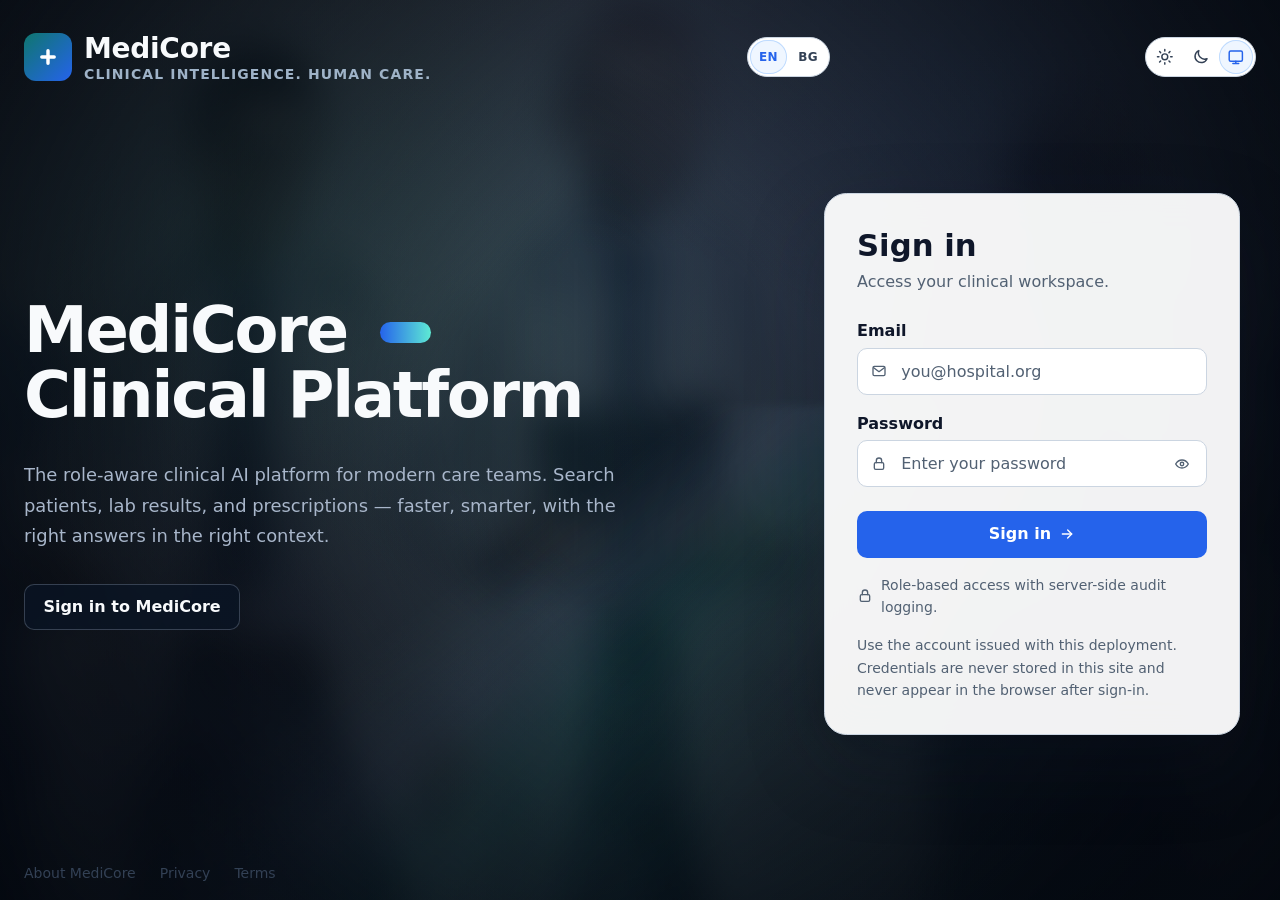
==== commit e8041a4a: "Add bilingual UI, voice scheduling, analytics, and feature docs - Add full EN/BG localization (1,544" ====
--- a/frontend/index.html
+++ b/frontend/index.html
@@ -3,10 +3,32 @@
 <head>
   <meta charset="utf-8">
   <meta name="viewport" content="width=device-width, initial-scale=1, viewport-fit=cover">
-  <meta name="robots" content="noindex, nofollow">
-  <title>Sign in — MediCore Clinical Platform</title>
-  <meta name="description" content="Sign in to the MediCore Clinical Platform: search patients, review lab results and prescriptions, and manage staff access.">
-  <link rel="icon" href="assets/images/favicon.svg">
+  <meta name="robots" content="index, follow">
+  <title>MediCore | Clinical Platform — Sign in</title>
+  <meta name="description" content="Sign in to MediCore, a role-aware clinical workspace for authorized care teams. Search records, review results, and manage access.">
+  <link rel="canonical" href="/">
+  <meta name="theme-color" content="#06101e">
+  <meta property="og:type" content="website">
+  <meta property="og:site_name" content="MediCore">
+  <meta property="og:title" content="MediCore | Clinical Platform">
+  <meta property="og:description" content="A role-aware clinical workspace for authorized care teams. Sign in to MediCore.">
+  <meta property="og:url" content="/">
+  <meta property="og:image" content="/assets/images/og-medicore.png">
+  <meta property="og:image:type" content="image/png">
+  <meta property="og:image:width" content="1200">
+  <meta property="og:image:height" content="630">
+  <meta property="og:image:alt" content="MediCore Clinical Platform brand image in navy, blue, and cyan">
+  <meta name="twitter:card" content="summary_large_image">
+  <meta name="twitter:title" content="MediCore | Clinical Platform">
+  <meta name="twitter:description" content="A role-aware clinical workspace for authorized care teams. Sign in to MediCore.">
+  <meta name="twitter:image" content="/assets/images/og-medicore.png">
+  <meta name="twitter:image:alt" content="MediCore Clinical Platform brand image in navy, blue, and cyan">
+  <link rel="icon" href="/favicon.ico" sizes="any">
+  <link rel="icon" type="image/svg+xml" href="/assets/images/favicon.svg">
+  <link rel="icon" type="image/png" sizes="32x32" href="/assets/images/favicon-32x32.png">
+  <link rel="icon" type="image/png" sizes="16x16" href="/assets/images/favicon-16x16.png">
+  <link rel="apple-touch-icon" sizes="180x180" href="/apple-touch-icon.png">
+  <link rel="manifest" href="/site.webmanifest">
   <script src="assets/js/theme-init.js"></script>
   <link rel="stylesheet" href="assets/css/styles.css">
   <!-- Pre-rendering: module warm-up for the shared graph (no execution, no external
@@ -54,6 +76,9 @@
             patients, lab results, and prescriptions — faster, smarter, with the
             right answers in the right context.
           </p>
+          <div class="landing-hero__actions">
+            <a class="btn btn-secondary landing-hero__cta" id="landing-hero-cta" href="#login-card">Sign in to MediCore</a>
+          </div>
         </section>
 
         <div class="landing-auth">
@@ -118,11 +143,14 @@
     <footer class="landing-footer">
       <div class="landing-footer__inner">
         <button type="button" class="link-button landing-footer__link" data-open-about>About MediCore</button>
-        <a class="landing-footer__link" href="mailto:support@example.com?subject=Clinical%20AI%20Platform%20issue">Report an issue</a>
+        <a class="landing-footer__link" href="privacy.html">Privacy</a>
+        <a class="landing-footer__link" href="terms.html">Terms</a>
       </div>
     </footer>
   </div>
 
+  <a class="btn btn-primary landing-mobile-cta" id="landing-mobile-cta" href="#login-card" aria-label="Sign in to MediCore">Sign in to MediCore</a>
+
   <script type="module" src="assets/js/login.js"></script>
 </body>
 </html>
--- a/frontend/assets/css/styles.css
+++ b/frontend/assets/css/styles.css
@@ -138,8 +138,8 @@
   --color-border: #2a3a52;
   --color-border-strong: #465a78;
 
-  --color-primary: #3b82f6;
-  --color-primary-hover: #60a5fa;
+  --color-primary: #60a5fa;
+  --color-primary-hover: #93c5fd;
   --color-primary-contrast: #08111f;
   --color-primary-soft: #16233c;
   --color-primary-soft-border: #2b4368;
@@ -195,8 +195,8 @@
     --color-border: #2a3a52;
     --color-border-strong: #465a78;
 
-    --color-primary: #3b82f6;
-    --color-primary-hover: #60a5fa;
+    --color-primary: #60a5fa;
+    --color-primary-hover: #93c5fd;
     --color-primary-contrast: #08111f;
     --color-primary-soft: #16233c;
     --color-primary-soft-border: #2b4368;
@@ -236,6 +236,118 @@
   }
 }
 
+/* ------------------------------------- visual identity: contours + thermal */
+/* Reusable background layer. The SVG is a local, static asset (no filters,
+   no animation); the gradients are ambient CSS lighting only. */
+:root {
+  --color-canvas-deep: #f8fafc;
+  --color-canvas-soft: #eef4fb;
+  --color-elevated: #ffffff;
+  --color-cyan: #0e7490;
+  --color-blue: #2563eb;
+  --color-violet: #7c3aed;
+  --color-border-subtle: rgba(100, 116, 139, 0.16);
+
+  --bg-contour-image: url('../images/contour-lines-light.svg');
+  --voice-contour-image: url('../images/contour-lines-dark.svg');
+  --bg-thermal-image:
+    radial-gradient(ellipse 82% 58% at 8% -12%, rgba(37, 99, 235, 0.07), transparent 62%),
+    radial-gradient(ellipse 62% 50% at 96% 2%, rgba(124, 58, 237, 0.045), transparent 66%),
+    radial-gradient(ellipse 72% 46% at 50% 108%, rgba(14, 116, 144, 0.05), transparent 68%);
+  --surface-sheen: linear-gradient(180deg, rgba(255, 255, 255, 0.6), transparent 44%);
+  --sidebar-surface: linear-gradient(180deg, rgba(255, 255, 255, 0.97), rgba(248, 250, 252, 0.97));
+  --topbar-surface: rgba(255, 255, 255, 0.9);
+  --active-nav-gradient: linear-gradient(90deg, rgba(37, 99, 235, 0.1), rgba(14, 116, 144, 0.05));
+  --focus-ring: 0 0 0 3px rgba(37, 99, 235, 0.16);
+  --glass-blur: 14px;
+}
+
+:root[data-theme='dark'] {
+  --color-canvas: #080f24;
+  --color-canvas-alt: #0c1630;
+  --color-surface: #111e3a;
+  --color-surface-alt: #152346;
+  --color-text: #f1f5f9;
+  --color-text-body: #cbd5e1;
+  --color-text-muted: #94a3b8;
+  --color-border: rgba(148, 163, 184, 0.16);
+  --color-border-strong: rgba(148, 163, 184, 0.28);
+  --color-primary: #60a5fa;
+  --color-primary-hover: #93c5fd;
+  --color-primary-soft: #10243f;
+  --color-primary-soft-border: rgba(34, 211, 238, 0.28);
+  --color-link: #67e8f9;
+  --color-focus: #22d3ee;
+  --gradient-brand: linear-gradient(135deg, #22d3ee 0%, #3b82f6 55%, #8b5cf6 100%);
+
+  --color-canvas-deep: #080f24;
+  --color-canvas-soft: #0c1630;
+  --color-elevated: #111e3a;
+  --color-cyan: #22d3ee;
+  --color-blue: #3b82f6;
+  --color-violet: #8b5cf6;
+  --color-border-subtle: rgba(148, 163, 184, 0.12);
+
+  --bg-contour-image: url('../images/contour-lines-dark.svg');
+  --bg-thermal-image:
+    radial-gradient(ellipse 86% 62% at 10% -14%, rgba(34, 211, 238, 0.14), transparent 62%),
+    radial-gradient(ellipse 66% 56% at 94% -2%, rgba(139, 92, 246, 0.1), transparent 66%),
+    radial-gradient(ellipse 76% 46% at 50% 112%, rgba(59, 130, 246, 0.09), transparent 68%);
+  --surface-sheen: linear-gradient(180deg, rgba(148, 163, 184, 0.07), transparent 46%);
+  --sidebar-surface: linear-gradient(180deg, rgba(12, 22, 48, 0.98), rgba(8, 15, 36, 0.99));
+  --topbar-surface: rgba(8, 15, 36, 0.88);
+  --active-nav-gradient: linear-gradient(90deg, rgba(34, 211, 238, 0.16), rgba(139, 92, 246, 0.06));
+  --focus-ring: 0 0 0 3px rgba(34, 211, 238, 0.18);
+
+  --shadow-1: 0 1px 2px rgba(0, 0, 0, 0.3);
+  --shadow-2: 0 10px 28px rgba(0, 0, 0, 0.32);
+  --shadow-3: 0 24px 60px rgba(0, 0, 0, 0.46);
+}
+
+@media (prefers-color-scheme: dark) {
+  :root:not([data-theme]) {
+    --color-canvas: #080f24;
+    --color-canvas-alt: #0c1630;
+    --color-surface: #111e3a;
+    --color-surface-alt: #152346;
+    --color-text: #f1f5f9;
+    --color-text-body: #cbd5e1;
+    --color-text-muted: #94a3b8;
+    --color-border: rgba(148, 163, 184, 0.16);
+    --color-border-strong: rgba(148, 163, 184, 0.28);
+    --color-primary: #60a5fa;
+    --color-primary-hover: #93c5fd;
+    --color-primary-soft: #10243f;
+    --color-primary-soft-border: rgba(34, 211, 238, 0.28);
+    --color-link: #67e8f9;
+    --color-focus: #22d3ee;
+    --gradient-brand: linear-gradient(135deg, #22d3ee 0%, #3b82f6 55%, #8b5cf6 100%);
+
+    --color-canvas-deep: #080f24;
+    --color-canvas-soft: #0c1630;
+    --color-elevated: #111e3a;
+    --color-cyan: #22d3ee;
+    --color-blue: #3b82f6;
+    --color-violet: #8b5cf6;
+    --color-border-subtle: rgba(148, 163, 184, 0.12);
+
+    --bg-contour-image: url('../images/contour-lines-dark.svg');
+    --bg-thermal-image:
+      radial-gradient(ellipse 86% 62% at 10% -14%, rgba(34, 211, 238, 0.14), transparent 62%),
+      radial-gradient(ellipse 66% 56% at 94% -2%, rgba(139, 92, 246, 0.1), transparent 66%),
+      radial-gradient(ellipse 76% 46% at 50% 112%, rgba(59, 130, 246, 0.09), transparent 68%);
+    --surface-sheen: linear-gradient(180deg, rgba(148, 163, 184, 0.07), transparent 46%);
+    --sidebar-surface: linear-gradient(180deg, rgba(12, 22, 48, 0.98), rgba(8, 15, 36, 0.99));
+    --topbar-surface: rgba(8, 15, 36, 0.88);
+    --active-nav-gradient: linear-gradient(90deg, rgba(34, 211, 238, 0.16), rgba(139, 92, 246, 0.06));
+    --focus-ring: 0 0 0 3px rgba(34, 211, 238, 0.18);
+
+    --shadow-1: 0 1px 2px rgba(0, 0, 0, 0.3);
+    --shadow-2: 0 10px 28px rgba(0, 0, 0, 0.32);
+    --shadow-3: 0 24px 60px rgba(0, 0, 0, 0.46);
+  }
+}
+
 /* ----------------------------------------------------------------- base */
 
 *,
@@ -246,6 +358,8 @@
 
 html {
   -webkit-text-size-adjust: 100%;
+  /* The root is the scroll container; clip paint-only overflow at the root too. */
+  overflow-x: clip;
 }
 
 body {
@@ -257,7 +371,14 @@
   font-size: var(--text-base);
   line-height: var(--leading-normal);
   color: var(--color-text-body);
-  background: var(--color-canvas);
+  background-color: var(--color-canvas);
+  background-image: var(--bg-thermal-image), var(--bg-contour-image);
+  background-repeat: no-repeat, no-repeat;
+  background-size: cover, cover;
+  background-position: center top, center top;
+  /* Clip paint-only overflow without creating a scroll container (sticky
+     topbar keeps working). Tables/calendars keep their own inner scrollers. */
+  overflow-x: clip;
 }
 
 main {
@@ -443,8 +564,10 @@
   flex-direction: column;
   gap: var(--space-4);
   padding: var(--space-4) var(--space-3);
-  background: var(--color-surface);
-  border-bottom: 1px solid var(--color-border);
+  background-image: var(--bg-contour-image), var(--sidebar-surface);
+  background-repeat: no-repeat, no-repeat;
+  background-size: cover, cover;
+  border-bottom: 1px solid var(--color-border-subtle);
 }
 
 .sidebar__head {
@@ -471,7 +594,7 @@
     height: 100vh;
     overflow-y: auto;
     border-bottom: 0;
-    border-right: 1px solid var(--color-border);
+    border-right: 1px solid var(--color-border-subtle);
     padding: var(--space-5) var(--space-3);
   }
 }
@@ -575,7 +698,7 @@
   color: var(--color-text-body);
   font-weight: 600;
   /* Hover/active states: short colour transitions, interruptible mid-flight. */
-  transition: background-color 120ms ease, color 120ms ease;
+  transition: background-color 120ms ease, color 120ms ease, box-shadow 120ms ease;
 }
 
 .site-nav__link:hover {
@@ -584,12 +707,15 @@
 }
 
 .site-nav__link.is-active {
-  background: var(--color-primary-soft);
-  color: var(--color-primary);
+  background: var(--active-nav-gradient);
+  color: var(--color-text);
+  box-shadow:
+    inset 2px 0 0 var(--color-cyan),
+    inset 0 0 0 1px var(--color-border-subtle);
 }
 
 .site-nav__link.is-active .icon {
-  color: var(--color-primary);
+  color: var(--color-cyan);
 }
 
 @media (min-width: 960px) {
@@ -608,8 +734,8 @@
   flex-direction: column;
   gap: var(--space-2);
   padding: var(--space-4);
-  background: var(--color-canvas-alt);
-  border: 1px solid var(--color-border);
+  background: var(--surface-sheen), var(--color-canvas-alt);
+  border: 1px solid var(--color-border-subtle);
   border-radius: var(--radius-lg);
 }
 
@@ -649,19 +775,76 @@
   align-items: center;
   gap: var(--space-3);
   padding: var(--space-3) var(--space-5);
-  background: var(--color-surface);
-  border-bottom: 1px solid var(--color-border);
+  background: var(--topbar-surface);
+  border-bottom: 1px solid var(--color-border-subtle);
+  -webkit-backdrop-filter: blur(var(--glass-blur)) saturate(125%);
+  backdrop-filter: blur(var(--glass-blur)) saturate(125%);
   position: sticky;
   top: 0;
   z-index: 20;
 }
 
+@supports not ((backdrop-filter: blur(1px)) or (-webkit-backdrop-filter: blur(1px))) {
+  .topbar {
+    background: var(--color-surface);
+  }
+}
+
 .user-area {
   display: flex;
   align-items: center;
   gap: var(--space-3);
   margin-left: auto;
   flex-wrap: wrap;
+}
+
+/* ------------------------------------------------------ language switcher */
+
+.language-switcher {
+  display: inline-flex;
+  align-items: center;
+  gap: 2px;
+  padding: 2px;
+  border: 1px solid var(--color-border-strong);
+  border-radius: var(--radius-full);
+  background: var(--color-surface);
+}
+
+.landing-header .language-switcher,
+.error-header .language-switcher,
+.legal-header .language-switcher {
+  margin-left: auto;
+}
+
+.language-switcher__btn {
+  display: inline-flex;
+  align-items: center;
+  justify-content: center;
+  min-width: 2.35rem;
+  height: 2.1rem;
+  padding: 0 var(--space-2);
+  font: inherit;
+  font-size: var(--text-xs);
+  font-weight: 800;
+  letter-spacing: 0.04em;
+  color: var(--color-text-body);
+  background: transparent;
+  border: 0;
+  border-radius: var(--radius-full);
+  cursor: pointer;
+  transition: background-color 120ms ease, color 120ms ease;
+}
+
+.language-switcher__btn:hover {
+  color: var(--color-text);
+  background: var(--color-canvas-alt);
+}
+
+.language-switcher__btn.is-active,
+.language-switcher__btn[aria-pressed='true'] {
+  color: var(--color-primary);
+  background: var(--color-primary-soft);
+  box-shadow: inset 0 0 0 1px var(--color-primary-soft-border);
 }
 
 /* --------------------------------------------------------- theme switcher */
@@ -710,23 +893,6 @@
 .theme-switcher__btn svg {
   width: 1.1rem;
   height: 1.1rem;
-}
-
-.role-chip {
-  display: inline-flex;
-  align-items: center;
-  gap: var(--space-2);
-  padding: var(--space-2) var(--space-3);
-  font-size: var(--text-sm);
-  font-weight: 650;
-  color: var(--color-text);
-  background: var(--color-surface);
-  border: 1px solid var(--color-border-strong);
-  border-radius: var(--radius-full);
-}
-
-.role-chip .icon {
-  color: var(--color-teal-strong);
 }
 
 .user-chip {
@@ -938,7 +1104,7 @@
   padding: 0.6rem 0.8rem;
   font: inherit;
   color: var(--color-text);
-  background: var(--color-surface);
+  background: var(--color-surface-alt);
   border: 1px solid var(--color-border-strong);
   border-radius: var(--radius-md);
 }
@@ -955,7 +1121,8 @@
 .field input:focus-visible,
 .field select:focus-visible,
 .field textarea:focus-visible {
-  border-color: var(--color-primary);
+  border-color: var(--color-cyan);
+  box-shadow: var(--focus-ring);
 }
 
 .field input[aria-invalid='true'],
@@ -1027,10 +1194,10 @@
 /* ---------------------------------------------------------------- cards */
 
 .card {
-  background: var(--color-surface);
-  border: 1px solid var(--color-border);
+  background: var(--surface-sheen), var(--color-surface);
+  border: 1px solid var(--color-border-subtle);
   border-radius: var(--radius-xl);
-  box-shadow: var(--shadow-1);
+  box-shadow: var(--shadow-2);
   padding: var(--space-5);
 }
 
@@ -1388,7 +1555,7 @@
 
 .table-scroll {
   overflow-x: auto;
-  border: 1px solid var(--color-border);
+  border: 1px solid var(--color-border-subtle);
   border-radius: var(--radius-lg);
   background: var(--color-surface);
 }
@@ -1524,8 +1691,8 @@
 /* ------------------------------------------------------------ states */
 
 .state-panel {
-  background: var(--color-surface);
-  border: 1px solid var(--color-border);
+  background: var(--surface-sheen), var(--color-surface);
+  border: 1px solid var(--color-border-subtle);
   border-radius: var(--radius-lg);
   padding: var(--space-5);
   text-align: center;
@@ -1731,9 +1898,9 @@
 .dialog {
   width: min(34rem, calc(100vw - 2rem));
   padding: 0;
-  border: 1px solid var(--color-border);
+  border: 1px solid var(--color-border-subtle);
   border-radius: var(--radius-xl);
-  background: var(--color-surface);
+  background: var(--surface-sheen), var(--color-surface);
   color: var(--color-text-body);
   box-shadow: var(--shadow-3);
 }
@@ -2545,6 +2712,118 @@
   color: var(--color-text-body);
 }
 
+
+
+/* Patient outcomes / vitals */
+.last-visit__date {
+  margin: 0;
+  font-size: var(--text-lg);
+  font-weight: 700;
+}
+
+.last-visit__type {
+  margin: 0 0 var(--space-1);
+  color: var(--color-text-muted);
+  font-size: var(--text-sm);
+}
+
+.outcome-vitals {
+  display: grid;
+  grid-template-columns: max-content 1fr;
+  gap: var(--space-1) var(--space-3);
+  margin: 0;
+}
+
+.outcome-vitals dt {
+  color: var(--color-text-muted);
+  font-weight: 650;
+}
+
+.outcome-vitals dd {
+  margin: 0;
+  font-variant-numeric: tabular-nums;
+}
+
+.outcome-response-list {
+  display: grid;
+  gap: var(--space-2);
+}
+
+.outcome-response {
+  padding: var(--space-3);
+  border: 1px solid var(--color-border);
+  border-radius: var(--radius-md);
+  background: var(--color-surface-alt);
+}
+
+.outcome-response--compact {
+  padding: var(--space-2);
+}
+
+.outcome-response__head {
+  display: flex;
+  align-items: center;
+  justify-content: space-between;
+  gap: var(--space-2);
+}
+
+.outcome-response__values {
+  margin: var(--space-1) 0 0;
+  color: var(--color-text-body);
+  font-size: var(--text-sm);
+  font-variant-numeric: tabular-nums;
+}
+
+.outcome-layout {
+  display: grid;
+  gap: var(--space-4);
+}
+
+.outcome-section {
+  min-width: 0;
+}
+
+.outcome-section__title {
+  margin: 0 0 var(--space-1);
+  font-size: var(--text-lg);
+}
+
+.outcome-chart-grid {
+  display: grid;
+  grid-template-columns: repeat(auto-fit, minmax(min(22rem, 100%), 1fr));
+  gap: var(--space-3);
+  margin-top: var(--space-3);
+}
+
+.outcome-chart {
+  min-width: 0;
+  padding: var(--space-3);
+  border: 1px solid var(--color-border);
+  border-radius: var(--radius-lg);
+  background: var(--color-surface);
+}
+
+.outcome-chart-host {
+  min-width: 0;
+  overflow-x: auto;
+}
+
+.outcome-chart-host .chart {
+  width: 100%;
+  min-width: 18rem;
+}
+
+.outcome-line--systolic { stroke: var(--color-danger); }
+.outcome-line--diastolic { stroke: var(--color-primary); }
+.outcome-line--weight { stroke: var(--color-teal-strong); }
+.outcome-line--heart { stroke: var(--color-warn); }
+
+@media (max-width: 720px) {
+  .outcome-chart-grid {
+    grid-template-columns: 1fr;
+  }
+}
+
 /* --------------------------------------------------------- AI patient */
 
 .ai-panel {
@@ -2858,13 +3137,242 @@
 
 /* ------------------------------------------------- AI assistant page */
 
+.ai-workspace {
+  display: grid;
+  grid-template-columns: minmax(15rem, 19rem) minmax(0, 1fr);
+  align-items: stretch;
+  gap: var(--space-4);
+  max-width: 76rem;
+}
+
+.ai-workspace--no-rail {
+  grid-template-columns: minmax(0, 1fr);
+}
+
 .ai-page-card {
-  max-width: 60rem;
+  min-width: 0;
+  min-height: min(78vh, 52rem);
 }
 
 .ai-chat--page {
-  min-height: 14rem;
-  max-height: 26rem;
+  flex: 1 1 auto;
+  min-height: 18rem;
+  max-height: none;
+}
+
+/* Left conversation rail. It becomes an off-canvas drawer below 900px. */
+.ai-rail {
+  display: flex;
+  flex-direction: column;
+  min-height: 0;
+  max-height: min(78vh, 52rem);
+  overflow: hidden;
+  background: var(--color-surface);
+  border: 1px solid var(--color-border);
+  border-radius: var(--radius-xl);
+  box-shadow: var(--shadow-1);
+}
+
+.ai-rail__head {
+  display: flex;
+  align-items: center;
+  justify-content: space-between;
+  gap: var(--space-2);
+  padding: var(--space-4) var(--space-3) var(--space-2);
+}
+
+.ai-rail__head h2 {
+  margin: 0;
+  font-size: var(--text-lg);
+  color: var(--color-text);
+}
+
+.ai-rail__new {
+  margin: 0 var(--space-3) var(--space-2);
+}
+
+.ai-rail__search {
+  margin: 0 var(--space-3) var(--space-2);
+  padding: 0.55rem 0.7rem;
+  border: 1px solid var(--color-border);
+  border-radius: var(--radius-md);
+  background: var(--color-canvas-alt);
+  color: var(--color-text);
+  font: inherit;
+}
+
+.ai-rail__search:focus-visible {
+  outline: var(--focus-width) solid var(--color-focus);
+  outline-offset: 1px;
+}
+
+.ai-rail__note {
+  margin: 0 var(--space-3) var(--space-2);
+  font-size: var(--text-xs);
+  color: var(--color-text-muted);
+}
+
+.ai-history--rail {
+  flex: 1 1 auto;
+  min-height: 0;
+  margin: 0;
+  padding: 0 var(--space-2) var(--space-2);
+  gap: var(--space-1);
+  overflow-y: auto;
+}
+
+.ai-history--rail .ai-history__empty {
+  padding: var(--space-3);
+}
+
+.ai-rail__item {
+  list-style: none;
+}
+
+.ai-rail__conversation {
+  display: flex;
+  flex-direction: column;
+  gap: var(--space-1);
+  width: 100%;
+  padding: var(--space-2) var(--space-3);
+  border: 1px solid transparent;
+  border-radius: var(--radius-md);
+  background: transparent;
+  color: var(--color-text);
+  text-align: left;
+  cursor: pointer;
+}
+
+.ai-rail__conversation:hover {
+  background: var(--color-canvas-alt);
+}
+
+.ai-rail__conversation:focus-visible {
+  outline: var(--focus-width) solid var(--color-focus);
+  outline-offset: -2px;
+}
+
+.ai-rail__item.is-active .ai-rail__conversation {
+  background: var(--color-primary-soft);
+  border-color: var(--color-primary-soft-border);
+}
+
+.ai-rail__question {
+  display: -webkit-box;
+  overflow: hidden;
+  font-size: var(--text-sm);
+  font-weight: 650;
+  line-height: 1.3;
+  -webkit-box-orient: vertical;
+  -webkit-line-clamp: 2;
+}
+
+.ai-rail__meta {
+  display: flex;
+  flex-wrap: wrap;
+  align-items: center;
+  gap: var(--space-2);
+  font-size: var(--text-xs);
+  color: var(--color-text-muted);
+}
+
+.ai-rail__time {
+  white-space: nowrap;
+}
+
+.ai-rail__tools {
+  overflow: hidden;
+  font-size: var(--text-xs);
+  color: var(--color-text-muted);
+  text-overflow: ellipsis;
+  white-space: nowrap;
+}
+
+.ai-rail__foot {
+  padding: var(--space-3);
+  border-top: 1px solid var(--color-border);
+}
+
+.ai-rail__foot .btn {
+  width: 100%;
+}
+
+.ai-rail__close,
+.ai-history-toggle,
+.ai-rail__backdrop {
+  display: none;
+}
+
+.ai-card__heading {
+  display: flex;
+  flex-direction: column;
+  gap: 2px;
+  min-width: 0;
+}
+
+.ai-card__context {
+  margin: 0;
+  font-size: var(--text-xs);
+  font-weight: 650;
+  letter-spacing: 0.04em;
+  text-transform: uppercase;
+  color: rgba(255, 255, 255, 0.8);
+}
+
+.ai-history-toggle {
+  margin-left: auto;
+}
+
+@media (max-width: 900px) {
+  .ai-workspace {
+    display: block;
+    max-width: none;
+  }
+
+  .ai-page-card {
+    min-height: 0;
+  }
+
+  .ai-chat--page {
+    min-height: 14rem;
+    max-height: 55vh;
+  }
+
+  .ai-history-toggle,
+  .ai-rail__close {
+    display: inline-flex;
+  }
+
+  .ai-rail {
+    position: fixed;
+    z-index: 71;
+    top: 0;
+    bottom: 0;
+    left: 0;
+    width: min(22rem, 88vw);
+    max-height: none;
+    border-radius: 0 var(--radius-xl) var(--radius-xl) 0;
+    transform: translateX(-105%);
+    transition: transform 180ms ease;
+  }
+
+  .ai-workspace.is-rail-open .ai-rail {
+    transform: translateX(0);
+  }
+
+  .ai-rail__backdrop {
+    position: fixed;
+    z-index: 70;
+    inset: 0;
+    display: block;
+    border: 0;
+    background: rgba(15, 23, 42, 0.45);
+    cursor: pointer;
+  }
+
+  .ai-rail__backdrop[hidden] {
+    display: none;
+  }
 }
 
 .ai-turn {
@@ -3012,25 +3520,6 @@
 }
 
 /* --------------------------------------------------- AI conversation history */
-
-.ai-history-card {
-  max-width: 60rem;
-  margin-top: var(--space-4);
-}
-
-.ai-history__head {
-  display: flex;
-  align-items: center;
-  justify-content: space-between;
-  gap: var(--space-3);
-  padding: var(--space-4) var(--space-5) 0;
-}
-
-.ai-history__head h2 {
-  margin: 0;
-  font-size: var(--text-lg);
-  color: var(--color-text);
-}
 
 .ai-history__note {
   margin: var(--space-2) var(--space-5) 0;
@@ -3251,9 +3740,9 @@
   width: min(38rem, calc(100vw - 2rem));
   max-width: none;
   padding: 0;
-  border: 1px solid var(--color-border);
+  border: 1px solid var(--color-border-subtle);
   border-radius: var(--radius-xl);
-  background: var(--color-surface);
+  background: var(--surface-sheen), var(--color-surface);
   color: var(--color-text);
   box-shadow: var(--shadow-3);
   overflow: hidden;
@@ -3418,9 +3907,9 @@
   gap: var(--space-3);
   width: min(26rem, 100%);
   padding: var(--space-3) var(--space-4);
-  background: var(--color-surface);
+  background: var(--surface-sheen), var(--color-surface);
   color: var(--color-text);
-  border: 1px solid var(--color-border-strong);
+  border: 1px solid var(--color-border-subtle);
   border-left: 4px solid var(--color-primary);
   border-radius: var(--radius-lg);
   box-shadow: var(--shadow-2);
@@ -4705,11 +5194,33 @@
   filter: none;
 }
 
-/* Keep scrollable regions from chaining their bounce to the page. */
+/* Keep menu/chat bounce contained. Tables scroll horizontally, not
+   vertically: containing both axes traps vertical wheel/trackpad gestures
+   over a row and prevents the page from scrolling. */
 .command-menu__list,
-.ai-chat,
+.ai-chat {
+  overscroll-behavior: contain;
+}
+
 .table-scroll {
-  overscroll-behavior: contain;
+  overscroll-behavior-x: contain;
+  overscroll-behavior-y: auto;
+}
+
+/* The AI Assistant page transcript is part of the document scroll on desktop
+   (it has no bounded height), so wheel/trackpad gestures over a long answer
+   must reach the page instead of being contained by a non-scrolling pane.
+   On narrow screens it remains an internal scroller, but still chains at its
+   boundaries so the page can continue. */
+.ai-page-card .ai-chat--page {
+  overflow-y: visible;
+  overscroll-behavior: auto;
+}
+
+@media (max-width: 900px) {
+  .ai-page-card .ai-chat--page {
+    overflow-y: auto;
+  }
 }
 
 /* ===========================================================================
@@ -4761,67 +5272,344 @@
   margin-bottom: var(--space-1);
 }
 
-.voice-controls {
+/* Minimal voice listener: one orb, one status line, one live level meter. */
+.voice-listener {
+  display: flex;
+  flex-direction: column;
+  align-items: center;
+  gap: var(--space-2);
+  margin: 0 0 var(--space-4);
+  padding: clamp(1.5rem, 4vw, 2.75rem) var(--space-4);
+  border: 1px solid rgba(56, 189, 248, 0.18);
+  border-radius: 24px;
+  background-image:
+    var(--voice-contour-image),
+    radial-gradient(circle at 50% 30%, rgba(34, 211, 238, 0.16), transparent 56%),
+    radial-gradient(circle at 50% 100%, rgba(139, 92, 246, 0.1), transparent 55%),
+    linear-gradient(180deg, #08152b, #061225);
+  background-repeat: no-repeat;
+  background-size: cover;
+  color: #e7eefc;
+  text-align: center;
+}
+
+.voice-listener__orb {
+  position: relative;
+  width: clamp(10rem, 27vw, 13rem);
+  aspect-ratio: 1;
+  padding: 3px;
+  border: 0;
+  border-radius: 50%;
+  background: conic-gradient(
+    from 210deg,
+    #22d3ee,
+    #3b82f6 38%,
+    #8b5cf6 68%,
+    #22d3ee
+  );
+  box-shadow:
+    0 0 34px rgba(34, 211, 238, 0.38),
+    0 0 78px rgba(59, 130, 246, 0.2);
+  cursor: pointer;
+  transition: box-shadow 260ms ease, transform 260ms ease;
+}
+
+.voice-listener__orb::before,
+.voice-listener__orb::after {
+  content: "";
+  position: absolute;
+  inset: -14px;
+  border: 1px solid rgba(34, 211, 238, 0.24);
+  border-radius: 50%;
+  pointer-events: none;
+}
+
+.voice-listener__orb::after {
+  inset: -28px;
+  opacity: 0.55;
+}
+
+.voice-listener__orb:hover {
+  box-shadow:
+    0 0 42px rgba(34, 211, 238, 0.52),
+    0 0 95px rgba(59, 130, 246, 0.28);
+}
+
+.voice-listener__orb:focus-visible {
+  outline: 3px solid #67e8f9;
+  outline-offset: 8px;
+}
+
+.voice-listener__orb:disabled {
+  cursor: wait;
+  opacity: 0.92;
+}
+
+.voice-listener__core {
+  display: grid;
+  place-items: center;
+  width: 100%;
+  height: 100%;
+  border: 1px solid rgba(125, 211, 252, 0.28);
+  border-radius: 50%;
+  background: radial-gradient(circle at 50% 36%, #0e2744, #071426 72%);
+  color: #e0f2fe;
+  transition: background 260ms ease;
+}
+
+.voice-listener__mic svg {
+  display: block;
+  width: clamp(2.75rem, 7vw, 3.5rem);
+  height: clamp(2.75rem, 7vw, 3.5rem);
+  filter: drop-shadow(0 0 14px rgba(103, 232, 249, 0.45));
+}
+
+.voice-listener__spinner {
+  display: none;
+  width: clamp(2.5rem, 6vw, 3.1rem);
+  height: clamp(2.5rem, 6vw, 3.1rem);
+  border: 3px solid rgba(34, 211, 238, 0.2);
+  border-top-color: #22d3ee;
+  border-radius: 50%;
+  animation: voice-spin 900ms linear infinite;
+}
+
+.voice-listener[data-state="requesting"] .voice-listener__mic,
+.voice-listener[data-state="processing"] .voice-listener__mic {
+  display: none;
+}
+
+.voice-listener[data-state="requesting"] .voice-listener__spinner,
+.voice-listener[data-state="processing"] .voice-listener__spinner {
+  display: block;
+}
+
+.voice-listener[data-state="listening"] .voice-listener__orb {
+  box-shadow:
+    0 0 48px rgba(34, 211, 238, 0.62),
+    0 0 110px rgba(59, 130, 246, 0.32);
+}
+
+.voice-listener[data-state="listening"] .voice-listener__orb::before {
+  animation: voice-ring 2.1s ease-out infinite;
+}
+
+.voice-listener[data-state="listening"] .voice-listener__orb::after {
+  animation: voice-ring 2.1s ease-out 1.05s infinite;
+}
+
+.voice-listener[data-state="listening"] .voice-listener__core {
+  background: radial-gradient(circle at 50% 38%, #0d3a5c, #071426 72%);
+}
+
+.voice-listener__status {
+  min-height: 1.75rem;
+  margin: var(--space-3) 0 0;
+  color: #e2e8f0;
+  font-size: clamp(1.05rem, 2.4vw, 1.3rem);
+  font-weight: 650;
+  letter-spacing: 0.01em;
+}
+
+.voice-listener__status.voice-status--success {
+  color: #a7f3d0;
+}
+
+.voice-listener__status.voice-status--warn {
+  color: #fde68a;
+}
+
+.voice-listener__status.voice-status--error {
+  color: #fca5a5;
+}
+
+.voice-listener__timer {
+  min-height: 1rem;
+  margin: 0;
+  color: #7f9bb8;
+  font-family: var(--font-mono);
+  font-size: var(--text-xs);
+  font-variant-numeric: tabular-nums;
+}
+
+.voice-listener__timer:empty {
+  display: none;
+}
+
+.voice-waveform {
+  --voice-amp: 0.75;
+  display: flex;
+  align-items: center;
+  justify-content: center;
+  gap: 4px;
+  height: 2.2rem;
+  margin: var(--space-1) 0;
+}
+
+.voice-waveform span {
+  width: 4px;
+  height: 100%;
+  border-radius: 999px;
+  background: linear-gradient(180deg, #67e8f9, #3b82f6 55%, #8b5cf6);
+  transform: scaleY(calc(var(--voice-amp) * 0.35));
+  animation: voice-bar 1.15s ease-in-out infinite;
+  transform-origin: center;
+}
+
+.voice-waveform span:nth-child(2n) {
+  animation-delay: -240ms;
+}
+
+.voice-waveform span:nth-child(3n) {
+  animation-delay: -480ms;
+}
+
+.voice-waveform span:nth-child(4n) {
+  animation-delay: -720ms;
+}
+
+.voice-waveform[data-level="0"] {
+  --voice-amp: 0.35;
+}
+
+.voice-waveform[data-level="1"] {
+  --voice-amp: 0.5;
+}
+
+.voice-waveform[data-level="2"] {
+  --voice-amp: 0.65;
+}
+
+.voice-waveform[data-level="3"] {
+  --voice-amp: 0.82;
+}
+
+.voice-waveform[data-level="4"] {
+  --voice-amp: 1;
+}
+
+/* Idle/processing/success: a static equalizer silhouette instead of tiny
+   paused animation frames. Listening keeps the level-driven animation. */
+.voice-listener:not([data-state="listening"]) .voice-waveform span {
+  animation: none;
+  opacity: 0.55;
+}
+
+.voice-listener:not([data-state="listening"]) .voice-waveform span:nth-child(1) {
+  transform: scaleY(0.18);
+}
+
+.voice-listener:not([data-state="listening"]) .voice-waveform span:nth-child(2) {
+  transform: scaleY(0.32);
+}
+
+.voice-listener:not([data-state="listening"]) .voice-waveform span:nth-child(3) {
+  transform: scaleY(0.48);
+}
+
+.voice-listener:not([data-state="listening"]) .voice-waveform span:nth-child(4) {
+  transform: scaleY(0.3);
+}
+
+.voice-listener:not([data-state="listening"]) .voice-waveform span:nth-child(5) {
+  transform: scaleY(0.56);
+}
+
+.voice-listener:not([data-state="listening"]) .voice-waveform span:nth-child(6) {
+  transform: scaleY(0.34);
+}
+
+.voice-listener:not([data-state="listening"]) .voice-waveform span:nth-child(7) {
+  transform: scaleY(0.42);
+}
+
+.voice-listener:not([data-state="listening"]) .voice-waveform span:nth-child(8) {
+  transform: scaleY(0.24);
+}
+
+.voice-listener:not([data-state="listening"]) .voice-waveform span:nth-child(9) {
+  transform: scaleY(0.16);
+}
+
+.voice-listener__hint {
+  max-width: 30rem;
+  margin: var(--space-1) 0 0;
+  color: #93a9c4;
+  font-size: var(--text-xs);
+  line-height: 1.55;
+}
+
+.voice-listener__actions {
   display: flex;
   flex-wrap: wrap;
-  align-items: center;
-  gap: var(--space-3);
-  margin-bottom: var(--space-4);
-}
-
-.voice-timer {
-  display: inline-flex;
-  align-items: center;
-  margin: 0;
-  padding: 0.3rem 0.65rem;
-  color: var(--color-text);
-  background: var(--color-canvas-alt);
-  border: 1px solid var(--color-border);
-  border-radius: var(--radius-full);
-  font-size: var(--text-sm);
-  font-weight: 650;
-  font-variant-numeric: tabular-nums;
-  font-family: var(--font-mono);
-}
-
-.voice-timer:empty {
-  display: none;
-}
-
-.voice-status {
-  flex: 1 1 16rem;
-  min-height: 2.35rem;
-  margin: 0;
-  padding: 0.5rem 0.7rem 0.5rem 0.75rem;
-  color: var(--color-text-body);
-  background: var(--color-surface-alt);
-  border-left: 3px solid var(--color-border-strong);
-  border-radius: var(--radius-sm);
-  font-size: var(--text-sm);
-  font-weight: 550;
-  line-height: 1.5;
-}
-
-.voice-status:empty {
-  display: none;
-}
-
-.voice-status--error {
-  color: var(--color-danger-text);
-  background: var(--color-danger-soft);
-  border-left-color: var(--color-danger);
-}
-
-.voice-status--warn {
-  color: var(--color-warn-text);
-  background: var(--color-warn-soft);
-  border-left-color: var(--color-warn);
-}
-
-.voice-status--success {
-  color: var(--color-success-text);
-  background: var(--color-success-soft);
-  border-left-color: var(--color-success);
+  justify-content: center;
+  gap: var(--space-2);
+  min-height: 2rem;
+}
+
+.voice-listener__actions .btn {
+  color: #bfdbfe;
+  border-color: rgba(96, 165, 250, 0.25);
+  background: rgba(15, 42, 73, 0.7);
+}
+
+.voice-listener__actions .btn:hover {
+  color: #ffffff;
+  border-color: rgba(103, 232, 249, 0.55);
+  background: rgba(21, 59, 99, 0.9);
+}
+
+@keyframes voice-ring {
+  0% {
+    transform: scale(0.96);
+    opacity: 0.5;
+  }
+
+  70% {
+    transform: scale(1.14);
+    opacity: 0;
+  }
+
+  100% {
+    transform: scale(1.14);
+    opacity: 0;
+  }
+}
+
+@keyframes voice-bar {
+  0%,
+  100% {
+    transform: scaleY(calc(var(--voice-amp) * 0.35));
+  }
+
+  50% {
+    transform: scaleY(var(--voice-amp));
+  }
+}
+
+@keyframes voice-spin {
+  to {
+    transform: rotate(360deg);
+  }
+}
+
+@media (max-width: 620px) {
+  .voice-listener {
+    padding: var(--space-5) var(--space-3);
+  }
+
+  .voice-listener__orb {
+    width: 9.5rem;
+  }
+}
+
+@media (prefers-reduced-motion: reduce) {
+  .voice-listener__orb::before,
+  .voice-listener__orb::after,
+  .voice-listener__spinner,
+  .voice-waveform span {
+    animation: none;
+  }
 }
 
 .voice-card textarea {
@@ -4829,6 +5617,353 @@
   padding: 0.7rem 0.85rem;
   line-height: 1.65;
   background: var(--color-surface-alt);
+}
+
+.voice-example {
+  margin: 0 0 var(--space-4);
+  padding: var(--space-3) var(--space-4);
+  border: 1px solid var(--color-border);
+  border-left: 3px solid var(--color-primary);
+  border-radius: var(--radius-md);
+  background: var(--color-canvas-alt);
+}
+
+.voice-example__head {
+  display: flex;
+  flex-wrap: wrap;
+  align-items: center;
+  gap: var(--space-2);
+}
+
+.voice-example__title {
+  margin: 0;
+  color: var(--color-text);
+  font-size: var(--text-sm);
+  font-weight: 750;
+}
+
+.voice-example__intro {
+  margin: var(--space-1) 0 0;
+  color: var(--color-text-muted);
+  font-size: var(--text-sm);
+  line-height: 1.55;
+}
+
+.voice-example__sample {
+  margin: var(--space-2) 0 var(--space-3);
+  color: var(--color-text-body);
+  font-size: var(--text-sm);
+  line-height: 1.6;
+}
+
+/* Deterministic patient-name suggestion under the editable transcript. */
+.voice-suggestions {
+  margin-top: var(--space-2);
+  padding: var(--space-3);
+  border: 1px solid var(--color-primary-soft-border);
+  border-radius: var(--radius-md);
+  background: var(--color-primary-soft);
+  text-align: left;
+}
+
+.voice-suggestions__title {
+  margin: 0 0 var(--space-2);
+  color: var(--color-text);
+  font-size: var(--text-sm);
+  font-weight: 750;
+}
+
+.voice-suggestions__list {
+  display: flex;
+  flex-direction: column;
+  gap: var(--space-2);
+}
+
+.voice-suggestion {
+  display: flex;
+  align-items: center;
+  gap: var(--space-3);
+  width: 100%;
+  padding: var(--space-2) var(--space-3);
+  border: 1px solid var(--color-border);
+  border-radius: var(--radius-sm);
+  background: var(--color-surface);
+  color: var(--color-text);
+  text-align: left;
+  cursor: pointer;
+}
+
+.voice-suggestion:hover {
+  border-color: var(--color-primary);
+  background: var(--color-surface-alt);
+}
+
+.voice-suggestion:focus-visible {
+  outline: var(--focus-width) solid var(--focus-color, #60a5fa);
+  outline-offset: 2px;
+}
+
+.voice-suggestion__text {
+  display: flex;
+  flex: 1 1 auto;
+  flex-direction: column;
+  gap: 1px;
+  min-width: 0;
+}
+
+.voice-suggestion__name {
+  color: var(--color-text);
+  font-size: var(--text-sm);
+  font-weight: 650;
+  overflow-wrap: anywhere;
+}
+
+.voice-suggestion__mrn {
+  color: var(--color-text-muted);
+  font-family: var(--font-mono);
+  font-size: var(--text-xs);
+}
+
+.voice-suggestion__matched {
+  color: var(--color-text-muted);
+  font-size: 0.68rem;
+  overflow-wrap: anywhere;
+}
+
+.voice-suggestion__action {
+  flex: 0 0 auto;
+  color: var(--color-primary);
+  font-size: var(--text-sm);
+  font-weight: 750;
+}
+
+.voice-suggestions__hint {
+  margin: var(--space-2) 0 0;
+  color: var(--color-text-muted);
+  font-size: var(--text-xs);
+  line-height: 1.5;
+}
+
+/* AI transcription corrections: compact cards inside the existing
+   Did-you-mean surface. The doctor must accept each one explicitly. */
+.voice-corrections {
+  margin-top: var(--space-3);
+  padding-top: var(--space-3);
+  border-top: 1px dashed var(--color-border);
+}
+
+.voice-corrections__head {
+  display: flex;
+  flex-wrap: wrap;
+  align-items: center;
+  justify-content: space-between;
+  gap: var(--space-2);
+}
+
+.voice-corrections__subhead {
+  margin: var(--space-3) 0 var(--space-2);
+  color: var(--color-text-muted);
+  font-size: var(--text-xs);
+  font-weight: 750;
+  letter-spacing: 0.06em;
+  text-transform: uppercase;
+}
+
+.voice-corrections__list {
+  display: flex;
+  flex-direction: column;
+  gap: var(--space-2);
+}
+
+.voice-correction {
+  padding: var(--space-2) var(--space-3);
+  border: 1px solid var(--color-border);
+  border-left: 3px solid var(--color-teal);
+  border-radius: var(--radius-sm);
+  background: var(--color-surface);
+}
+
+.voice-correction__meta {
+  display: flex;
+  flex-wrap: wrap;
+  align-items: center;
+  justify-content: space-between;
+  gap: var(--space-2);
+  margin-bottom: var(--space-2);
+}
+
+.voice-correction__confidence {
+  color: var(--color-text-muted);
+  font-size: var(--text-xs);
+}
+
+.voice-correction__diff {
+  display: grid;
+  gap: var(--space-1);
+}
+
+.voice-correction__line {
+  display: flex;
+  flex-wrap: wrap;
+  gap: var(--space-2);
+  margin: 0;
+  font-size: var(--text-sm);
+  line-height: 1.5;
+}
+
+.voice-correction__label {
+  flex: 0 0 5.5rem;
+  color: var(--color-text-muted);
+  font-size: var(--text-xs);
+  font-weight: 700;
+  letter-spacing: 0.04em;
+  text-transform: uppercase;
+}
+
+.voice-correction__line del {
+  color: var(--color-danger-text);
+  overflow-wrap: anywhere;
+}
+
+.voice-correction__line ins {
+  color: var(--color-success-text);
+  font-weight: 650;
+  text-decoration: none;
+  overflow-wrap: anywhere;
+}
+
+.voice-correction__reason {
+  margin: var(--space-2) 0 0;
+  color: var(--color-text-muted);
+  font-size: var(--text-xs);
+  line-height: 1.5;
+}
+
+.voice-correction__actions {
+  display: flex;
+  flex-wrap: wrap;
+  gap: var(--space-2);
+  margin-top: var(--space-2);
+}
+
+.voice-suggestion-row {
+  display: flex;
+  align-items: stretch;
+  gap: var(--space-2);
+}
+
+.voice-suggestion-row .voice-suggestion {
+  flex: 1 1 auto;
+}
+
+.voice-suggestion-row > .btn {
+  flex: 0 0 auto;
+}
+
+.voice-corrections__state {
+  display: flex;
+  align-items: center;
+  gap: var(--space-2);
+  margin: var(--space-2) 0 0;
+  color: var(--color-text-muted);
+  font-size: var(--text-sm);
+}
+
+.voice-corrections__state--error {
+  color: var(--color-danger-text);
+}
+
+.voice-corrections__spinner {
+  width: 0.9rem;
+  height: 0.9rem;
+  border: 2px solid var(--color-border-strong);
+  border-top-color: var(--color-teal);
+  border-radius: 50%;
+  animation: voice-correction-spin 700ms linear infinite;
+}
+
+@keyframes voice-correction-spin {
+  to {
+    transform: rotate(360deg);
+  }
+}
+
+.voice-corrections__applied {
+  display: flex;
+  flex-wrap: wrap;
+  align-items: center;
+  justify-content: space-between;
+  gap: var(--space-2);
+  margin: var(--space-2) 0 0;
+  padding: var(--space-2) var(--space-3);
+  border: 1px solid var(--color-border);
+  border-radius: var(--radius-sm);
+  background: var(--color-surface-alt);
+  font-size: var(--text-sm);
+}
+
+.voice-corrections__applied-text {
+  display: flex;
+  flex-wrap: wrap;
+  align-items: baseline;
+  gap: var(--space-2);
+  min-width: 0;
+}
+
+.voice-corrections__applied-label {
+  color: var(--color-text-muted);
+  font-size: var(--text-xs);
+  font-weight: 700;
+  letter-spacing: 0.04em;
+  text-transform: uppercase;
+}
+
+.voice-corrections__applied del {
+  color: var(--color-danger-text);
+  overflow-wrap: anywhere;
+}
+
+.voice-corrections__applied ins {
+  color: var(--color-success-text);
+  font-weight: 650;
+  text-decoration: none;
+  overflow-wrap: anywhere;
+}
+
+.voice-corrections__arrow {
+  color: var(--color-text-muted);
+}
+
+.voice-corrections__review,
+.voice-corrections__check {
+  margin-top: var(--space-2);
+}
+
+.voice-corrections__note {
+  margin: var(--space-2) 0 0;
+  color: var(--color-warn-text);
+  font-size: var(--text-xs);
+  line-height: 1.5;
+}
+
+@media (max-width: 620px) {
+  .voice-suggestion-row {
+    flex-direction: column;
+  }
+
+  .voice-suggestion-row > .btn {
+    width: 100%;
+  }
+
+  .voice-correction__label {
+    flex-basis: 100%;
+  }
+}
+
+@media (prefers-reduced-motion: reduce) {
+  .voice-corrections__spinner {
+    animation: none;
+  }
 }
 
 .voice-card .field-hint {
@@ -5340,6 +6475,182 @@
   font-size: var(--text-sm);
 }
 
+/* ------------------------------------------------- appointment history */
+
+.appointments-mode {
+  flex: 0 0 auto;
+}
+
+.appointments-history {
+  padding: var(--space-4) var(--space-5) var(--space-5);
+}
+
+.appointments-history__head {
+  display: flex;
+  flex-wrap: wrap;
+  align-items: flex-start;
+  justify-content: space-between;
+  gap: var(--space-3);
+  margin-bottom: var(--space-4);
+}
+
+.appointments-history__head h2 {
+  margin: 0;
+}
+
+.appointments-history__head p {
+  margin: var(--space-1) 0 0;
+  font-size: var(--text-sm);
+}
+
+.appointments-history__filters {
+  display: grid;
+  grid-template-columns: repeat(auto-fit, minmax(min(13rem, 100%), 1fr));
+  align-items: end;
+  gap: var(--space-3);
+  padding: var(--space-3);
+  margin-bottom: var(--space-3);
+  background: var(--color-canvas-alt);
+  border: 1px solid var(--color-border);
+  border-radius: var(--radius-lg);
+}
+
+.appointments-history__filters .field {
+  margin: 0;
+}
+
+.appointments-history__filter-actions {
+  display: flex;
+  flex-wrap: wrap;
+  gap: var(--space-2);
+}
+
+/* Live patient-name suggestions for the history filter. The list floats over
+   the table instead of shifting the filter grid while the user types. */
+.history-patient-search__control {
+  position: relative;
+}
+
+.history-patient-results {
+  position: absolute;
+  top: calc(100% + var(--space-1));
+  right: 0;
+  left: 0;
+  z-index: 40;
+  max-height: 20rem;
+  max-height: min(20rem, 50vh);
+  margin: 0;
+  overflow-y: auto;
+  box-shadow: var(--shadow-2);
+}
+
+.history-patient-results .patient-result[aria-selected='true'],
+.history-patient-results .patient-result:hover {
+  background: var(--color-primary-soft);
+}
+
+.history-patient-results .patient-result--empty {
+  cursor: default;
+  color: var(--color-text-muted);
+}
+
+.appointments-history__table {
+  min-width: 64rem;
+}
+
+.appointments-history__table th {
+  white-space: nowrap;
+}
+
+.appointments-history__table td {
+  vertical-align: middle;
+}
+
+.appointments-history__table td:last-child {
+  white-space: nowrap;
+}
+
+.appointments-history .table-scroll {
+  border: 1px solid var(--color-border);
+  border-radius: var(--radius-lg);
+  background: var(--color-surface);
+}
+
+.appointments-history .pagination {
+  margin-top: var(--space-3);
+}
+
+@media (max-width: 620px) {
+  .appointments-history {
+    padding: var(--space-3);
+  }
+
+  .appointments-history__table {
+    min-width: 0;
+  }
+}
+
+/* One appointment's immutable lifecycle timeline. */
+.appointment-lifecycle {
+  margin-top: var(--space-4);
+  padding-top: var(--space-4);
+  border-top: 1px solid var(--color-border);
+}
+
+.appointment-lifecycle__title {
+  margin: 0 0 var(--space-2);
+  font-size: var(--text-sm);
+}
+
+.appointment-lifecycle__list {
+  display: flex;
+  flex-direction: column;
+  gap: var(--space-2);
+  margin: 0;
+  padding: 0;
+  list-style: none;
+}
+
+.appointment-lifecycle__list li {
+  display: grid;
+  grid-template-columns: minmax(7rem, auto) 1fr;
+  gap: 2px var(--space-3);
+  padding: var(--space-2) var(--space-3);
+  border: 1px solid var(--color-border);
+  border-radius: var(--radius-md);
+  background: var(--color-canvas-alt);
+  font-size: var(--text-xs);
+}
+
+.appointment-lifecycle__event {
+  font-weight: 700;
+  color: var(--color-text);
+}
+
+.appointment-lifecycle__time {
+  color: var(--color-text-muted);
+  text-align: right;
+}
+
+.appointment-lifecycle__change {
+  color: var(--color-text-body);
+  overflow-wrap: anywhere;
+}
+
+.appointment-lifecycle__actor {
+  color: var(--color-text-muted);
+}
+
+@media (max-width: 480px) {
+  .appointment-lifecycle__list li {
+    grid-template-columns: 1fr;
+  }
+
+  .appointment-lifecycle__time {
+    text-align: left;
+  }
+}
+
 /* -------------------------------------------------------- dialogs/forms */
 
 .appointment-detail .detail-grid {
@@ -6002,28 +7313,191 @@
   margin-top: var(--space-3);
 }
 
-/* Internal staff messages (Doctor/Admin). */
+/* Internal staff messages (Doctor/Admin) — dark messaging workspace. */
+.messages-page {
+  --messages-bg: #071426;
+  --messages-panel: #0d1b2e;
+  --messages-panel-raised: #12243a;
+  --messages-border: #203650;
+  --messages-border-strong: #315273;
+  --messages-text: #e7eefc;
+  --messages-muted: #9fb2c9;
+  --messages-soft: #142b45;
+  --messages-accent: #3b82f6;
+  background-image:
+    var(--voice-contour-image),
+    radial-gradient(ellipse at 50% -10%, rgba(34, 211, 238, 0.1), transparent 55%),
+    linear-gradient(180deg, #08162b, var(--messages-bg));
+  background-repeat: no-repeat;
+  background-size: cover;
+  color: var(--messages-text);
+  border: 1px solid rgba(34, 211, 238, 0.14);
+  border-radius: 24px;
+  padding: var(--space-4);
+}
+
+.messages-panel__head {
+  display: flex;
+  align-items: flex-start;
+  justify-content: space-between;
+  gap: var(--space-3);
+  padding: var(--space-4) var(--space-4) var(--space-2);
+}
+
+.messages-page h1 {
+  color: var(--messages-text);
+  margin: 0;
+  font-size: var(--text-xl);
+}
+
+.messages-page-counts {
+  display: flex;
+  flex-wrap: wrap;
+  gap: var(--space-2) var(--space-3);
+  margin: var(--space-1) 0 0;
+  color: var(--messages-muted);
+  font-size: var(--text-sm);
+}
+
+.messages-page-counts__unread {
+  color: #93c5fd;
+  font-weight: 650;
+}
+
+.messages-page .messages-new {
+  color: #ffffff;
+  background: #2563eb;
+  border-color: #2563eb;
+  box-shadow: 0 5px 16px rgba(37, 99, 235, 0.3);
+}
+
+.messages-page .messages-new:hover {
+  background: #1d4ed8;
+  border-color: #1d4ed8;
+}
+
+.messages-workspace {
+  display: grid;
+  grid-template-columns: minmax(18rem, 22rem) minmax(0, 1fr) minmax(16rem, 18rem);
+  gap: var(--space-3);
+  align-items: stretch;
+  min-height: min(46rem, 74vh);
+}
+
+.messages-panel,
+.messages-detail,
+.messages-profile {
+  display: flex;
+  flex-direction: column;
+  min-width: 0;
+  min-height: 0;
+  overflow: hidden;
+  color: var(--messages-text);
+  background: var(--messages-panel);
+  border: 1px solid var(--messages-border);
+  border-radius: 18px;
+}
+
+.messages-panel {
+  padding: 0;
+}
+
 .message-tabs {
   display: flex;
   gap: var(--space-2);
-  margin: var(--space-4) 0;
-  border-bottom: 1px solid var(--color-border);
+  padding: var(--space-3) var(--space-3) 0;
+  margin: 0;
+  border-bottom: 1px solid var(--messages-border);
 }
 
 .message-tabs .tab {
-  border-bottom-left-radius: 0;
-  border-bottom-right-radius: 0;
-}
-
-.messages-layout {
-  display: grid;
-  grid-template-columns: minmax(18rem, 0.9fr) minmax(0, 1.4fr);
-  gap: var(--space-4);
-  align-items: start;
+  flex: 1 1 0;
+  padding: 0.65rem 0.8rem;
+  color: var(--messages-muted);
+  background: transparent;
+  border: 0;
+  border-bottom: 2px solid transparent;
+  border-radius: 0;
+  font-weight: 650;
+}
+
+.message-tabs .tab:hover {
+  color: var(--messages-text);
+  background: rgba(59, 130, 246, 0.08);
+}
+
+.message-tabs .tab.is-active {
+  color: #93c5fd;
+  border-bottom-color: var(--messages-accent);
+}
+
+.message-tab__count:empty {
+  display: none;
+}
+
+.message-tab__count {
+  display: inline-flex;
+  align-items: center;
+  justify-content: center;
+  min-width: 1.25rem;
+  height: 1.25rem;
+  margin-left: 0.3rem;
+  padding: 0 0.3rem;
+  border-radius: 999px;
+  color: #dbeafe;
+  background: #1e3a5f;
+  font-size: 0.68rem;
+  font-variant-numeric: tabular-nums;
+}
+
+.message-search {
+  position: relative;
+  display: flex;
+  align-items: center;
+  gap: var(--space-2);
+  margin: var(--space-3);
+  padding: 0 0.75rem;
+  color: var(--messages-muted);
+  background: var(--messages-panel-raised);
+  border: 1px solid var(--messages-border);
+  border-radius: 10px;
+}
+
+.message-search:focus-within {
+  border-color: #60a5fa;
+  box-shadow: 0 0 0 3px rgba(59, 130, 246, 0.2);
+}
+
+.message-search__icon {
+  display: inline-flex;
+  flex: 0 0 auto;
+}
+
+.message-search__icon svg {
+  width: 1rem;
+  height: 1rem;
+}
+
+.message-search input {
+  width: 100%;
+  min-width: 0;
+  padding: 0.65rem 0;
+  color: var(--messages-text);
+  background: transparent;
+  border: 0;
+  outline: none;
+}
+
+.message-search input::placeholder {
+  color: #7f94ad;
 }
 
 .messages-list {
   min-width: 0;
+  min-height: 0;
+  overflow-y: auto;
+  padding: 0 var(--space-3) var(--space-3);
+  scrollbar-color: #315273 transparent;
 }
 
 .message-list {
@@ -6034,29 +7508,52 @@
 
 .message-row {
   display: flex;
-  flex-direction: column;
-  gap: var(--space-1);
+  align-items: flex-start;
+  gap: var(--space-2);
   width: 100%;
   padding: var(--space-3);
   text-align: left;
-  color: var(--color-text);
-  background: var(--color-surface);
-  border: 1px solid var(--color-border);
-  border-radius: var(--radius-lg);
+  color: var(--messages-text);
+  background: transparent;
+  border: 1px solid transparent;
+  border-radius: 12px;
   cursor: pointer;
 }
 
 .message-row:hover {
-  border-color: var(--color-border-strong);
+  background: var(--messages-soft);
+  border-color: var(--messages-border);
 }
 
 .message-row.is-active {
-  border-color: var(--color-primary);
-  background: var(--color-primary-soft);
+  background: #12335a;
+  border-color: #2563eb;
 }
 
 .message-row--unread {
-  border-left: 3px solid var(--color-primary);
+  background: #102a49;
+}
+
+.message-row--unread.is-active {
+  background: #12335a;
+}
+
+.message-row__avatar {
+  flex: 0 0 auto;
+}
+
+.message-row__avatar .avatar {
+  width: 2.9rem;
+  height: 2.9rem;
+  font-size: var(--text-sm);
+}
+
+.message-row__content {
+  display: flex;
+  flex-direction: column;
+  gap: 2px;
+  min-width: 0;
+  flex: 1 1 auto;
 }
 
 .message-row__top {
@@ -6067,91 +7564,769 @@
 }
 
 .message-row__person {
-  font-weight: 700;
+  min-width: 0;
+  overflow: hidden;
+  color: var(--messages-text);
+  font-size: var(--text-sm);
+  font-weight: 650;
+  text-overflow: ellipsis;
+  white-space: nowrap;
+}
+
+.message-row--unread .message-row__person,
+.message-row--unread .message-row__subject {
+  font-weight: 750;
 }
 
 .message-row__time {
   flex: 0 0 auto;
-  font-size: var(--text-xs);
-  color: var(--color-text-muted);
+  color: #7f94ad;
+  font-size: 0.68rem;
+  font-variant-numeric: tabular-nums;
 }
 
 .message-row__subject {
+  overflow: hidden;
+  color: #dbeafe;
+  font-size: var(--text-sm);
   font-weight: 600;
+  text-overflow: ellipsis;
+  white-space: nowrap;
 }
 
 .message-row__preview {
   display: -webkit-box;
+  -webkit-box-orient: vertical;
   -webkit-line-clamp: 2;
-  -webkit-box-orient: vertical;
   overflow: hidden;
+  color: var(--messages-muted);
+  font-size: 0.8rem;
+  line-height: 1.4;
+  overflow-wrap: anywhere;
+}
+
+.message-row__unread {
+  flex: 0 0 auto;
+  width: 0.5rem;
+  height: 0.5rem;
+  margin-top: 0.55rem;
+  border-radius: 50%;
+  background: #60a5fa;
+  box-shadow: 0 0 0 3px rgba(96, 165, 250, 0.16);
+}
+
+.messages-detail {
+  min-height: 18rem;
+  padding: 0;
+}
+
+.messages-detail__empty {
+  display: flex;
+  flex: 1 1 auto;
+  flex-direction: column;
+  align-items: center;
+  justify-content: center;
+  gap: var(--space-2);
+  min-height: 20rem;
+  color: var(--messages-muted);
+  text-align: center;
+}
+
+.messages-detail__empty-icon {
+  display: inline-flex;
+  align-items: center;
+  justify-content: center;
+  width: 3.5rem;
+  height: 3.5rem;
+  border-radius: 50%;
+  color: #93c5fd;
+  background: var(--messages-panel-raised);
+  border: 1px solid var(--messages-border);
+}
+
+.messages-detail__empty-icon .icon {
+  width: 1.5rem;
+  height: 1.5rem;
+}
+
+.messages-detail__empty-title {
+  margin: 0;
+  color: var(--messages-text);
+  font-size: var(--text-lg);
+}
+
+.messages-detail__empty-text {
+  margin: 0;
   font-size: var(--text-sm);
-  color: var(--color-text-muted);
+}
+
+.message-detail__back {
+  display: none;
+  align-self: flex-start;
+  margin-bottom: var(--space-3);
+  color: #93c5fd;
+  font-weight: 650;
+  text-decoration: none;
+}
+
+.message-detail__header {
+  display: flex;
+  align-items: flex-start;
+  gap: var(--space-3);
+  padding: var(--space-4) var(--space-5);
+  border-bottom: 1px solid var(--messages-border);
+  background: var(--messages-panel);
+}
+
+.message-detail__avatar .avatar {
+  width: 3.25rem;
+  height: 3.25rem;
+}
+
+.message-detail__identity {
+  min-width: 0;
+  flex: 1 1 auto;
+}
+
+.message-detail__sender {
+  margin: 0;
+  color: var(--messages-text);
+  font-size: var(--text-lg);
+  font-weight: 750;
   overflow-wrap: anywhere;
 }
 
-.message-row__unread {
-  align-self: flex-start;
+.message-detail__recipient {
+  margin: 2px 0 0;
+  color: var(--messages-muted);
+  font-size: var(--text-sm);
+  overflow-wrap: anywhere;
+}
+
+.message-detail__stamp {
+  display: flex;
+  flex-direction: column;
+  align-items: flex-end;
+  gap: var(--space-1);
+  flex: 0 0 auto;
+  color: var(--messages-muted);
+  font-size: var(--text-xs);
+  font-variant-numeric: tabular-nums;
+  text-align: right;
+}
+
+.message-detail__route {
+  margin: 2px 0 0;
+  color: #7f94ad;
+  font-size: var(--text-xs);
+  overflow-wrap: anywhere;
+}
+
+.message-detail__head-actions {
+  display: flex;
+  flex-wrap: wrap;
+  justify-content: flex-end;
+  gap: var(--space-2);
+  margin-left: auto;
+}
+
+.messages-page .message-detail__head-actions .btn {
+  white-space: nowrap;
+}
+
+.message-detail__thread {
+  display: flex;
+  flex: 1 1 auto;
+  flex-direction: column;
+  gap: var(--space-3);
+  min-height: 0;
+  overflow-y: auto;
+  padding: var(--space-4) var(--space-5);
+  background:
+    radial-gradient(circle at 50% 0, rgba(59, 130, 246, 0.08), transparent 55%),
+    var(--messages-bg);
+  scrollbar-color: #315273 transparent;
+}
+
+.message-day {
+  display: flex;
+  justify-content: center;
+  margin: var(--space-1) 0;
+}
+
+.message-day__label {
+  padding: 0.2rem 0.75rem;
+  border: 1px solid var(--messages-border);
+  border-radius: 999px;
+  background: var(--messages-panel-raised);
+  color: var(--messages-muted);
+  font-size: var(--text-xs);
+}
+
+.message-bubble-row {
+  display: flex;
+  align-items: flex-end;
+  gap: var(--space-2);
+  max-width: 100%;
+}
+
+.message-bubble-row.is-outgoing {
+  justify-content: flex-end;
+}
+
+.message-bubble-row .avatar {
+  width: 2rem;
+  height: 2rem;
+  flex: 0 0 auto;
+  font-size: 0.65rem;
+}
+
+.message-bubble {
+  max-width: min(76%, 34rem);
+  padding: var(--space-3);
+  border-radius: 16px;
+  font-size: var(--text-sm);
+  line-height: 1.55;
+}
+
+.message-bubble--incoming {
+  color: var(--messages-text);
+  background: var(--messages-panel-raised);
+  border: 1px solid var(--messages-border);
+  border-bottom-left-radius: 6px;
+}
+
+.message-bubble--outgoing {
+  color: #ffffff;
+  background: #2563eb;
+  border: 1px solid #2563eb;
+  border-bottom-right-radius: 6px;
+}
+
+.message-bubble__subject {
+  margin: 0 0 var(--space-1);
   font-size: var(--text-xs);
   font-weight: 700;
-  color: var(--color-primary);
-}
-
-.messages-detail {
+  letter-spacing: 0.03em;
+  text-transform: uppercase;
+  opacity: 0.8;
+}
+
+.message-bubble__body {
+  margin: 0;
+  overflow-wrap: anywhere;
+  white-space: pre-wrap;
+}
+
+.message-bubble__meta {
+  margin: var(--space-2) 0 0;
+  font-size: var(--text-xs);
+  opacity: 0.75;
+}
+
+/* Inline Messenger-style composer: no modal dialog. */
+.message-composer {
+  display: flex;
+  flex-direction: column;
+  gap: var(--space-2);
+  padding: var(--space-3) var(--space-4) var(--space-4);
+  border-top: 1px solid var(--messages-border);
+  background: var(--messages-panel);
+}
+
+.message-detail__header--compose {
+  align-items: center;
+}
+
+.message-composer__meta {
+  display: flex;
+  align-items: center;
+  gap: var(--space-2);
+}
+
+.message-composer__to {
+  flex: 0 0 auto;
+  padding: 0.35rem 0.7rem;
+  border-radius: 999px;
+  color: #bfdbfe;
+  background: #12335a;
+  font-size: var(--text-xs);
+  font-weight: 650;
+  white-space: nowrap;
+}
+
+.message-composer__recipient,
+.message-composer__subject {
   min-width: 0;
-  min-height: 18rem;
+  padding: 0.55rem 0.7rem;
+  color: var(--messages-text);
+  background: var(--messages-panel-raised);
+  border: 1px solid var(--messages-border);
+  border-radius: 10px;
+  font: inherit;
+  font-size: var(--text-xs);
+}
+
+.message-composer__recipient {
+  flex: 0 1 16rem;
+}
+
+.message-composer__subject {
+  flex: 1 1 auto;
+}
+
+.message-composer__recipient:focus,
+.message-composer__subject:focus {
+  outline: none;
+  border-color: #60a5fa;
+  box-shadow: 0 0 0 3px rgba(59, 130, 246, 0.18);
+}
+
+.message-composer__row {
+  display: flex;
+  align-items: flex-end;
+  gap: var(--space-1);
+  padding: 0.3rem;
+  border: 1px solid var(--messages-border);
+  border-radius: 20px;
+  background: var(--messages-panel-raised);
+}
+
+.message-composer__row:focus-within {
+  border-color: #60a5fa;
+  box-shadow: 0 0 0 3px rgba(59, 130, 246, 0.16);
+}
+
+.message-composer__body {
+  flex: 1 1 auto;
+  min-width: 0;
+  min-height: 2.25rem;
+  max-height: 8.25rem;
+  padding: 0.5rem 0.35rem;
+  color: var(--messages-text);
+  background: transparent;
+  border: 0;
+  outline: none;
+  font: inherit;
+  font-size: var(--text-sm);
+  line-height: 1.45;
+  resize: none;
+}
+
+.message-composer__body::placeholder {
+  color: #7f94ad;
+}
+
+.message-composer__icon,
+.message-composer__send {
+  display: inline-flex;
+  flex: 0 0 auto;
+  align-items: center;
+  justify-content: center;
+  width: 2.25rem;
+  height: 2.25rem;
+  border-radius: 50%;
+  cursor: pointer;
+}
+
+.message-composer__icon {
+  color: #93c5fd;
+  background: transparent;
+  border: 1px solid transparent;
+}
+
+.message-composer__icon:hover {
+  color: #ffffff;
+  background: #173a5c;
+  border-color: var(--messages-border);
+}
+
+.message-composer__icon--remove {
+  width: 1.75rem;
+  height: 1.75rem;
+  color: #fca5a5;
+}
+
+.message-composer__send {
+  color: #ffffff;
+  background: #2563eb;
+  border: 1px solid #2563eb;
+  box-shadow: 0 4px 12px rgba(37, 99, 235, 0.3);
+}
+
+.message-composer__send:hover {
+  background: #1d4ed8;
+  border-color: #1d4ed8;
+}
+
+.message-composer__send:disabled {
+  opacity: 0.6;
+  cursor: wait;
+}
+
+.message-composer__icon:focus-visible,
+.message-composer__send:focus-visible {
+  outline: var(--focus-width) solid var(--focus-color, #60a5fa);
+  outline-offset: 2px;
+}
+
+.message-composer__hint {
+  margin: 0;
+  color: #7f94ad;
+  font-size: 0.68rem;
+}
+
+.message-composer__error {
+  margin: 0;
+}
+
+.message-composer__attachment:empty {
+  display: none;
+}
+
+.message-attachment-chip {
+  display: flex;
+  align-items: center;
+  gap: var(--space-2);
+  padding: 0.45rem 0.55rem;
+  border: 1px solid var(--messages-border);
+  border-radius: 12px;
+  background: var(--messages-panel-raised);
+}
+
+.message-attachment-chip__icon {
+  display: inline-flex;
+  flex: 0 0 auto;
+  color: #93c5fd;
+}
+
+.message-attachment-chip__info {
+  display: flex;
+  flex: 1 1 auto;
+  flex-direction: column;
+  min-width: 0;
+}
+
+.message-attachment-chip__name {
+  overflow: hidden;
+  color: var(--messages-text);
+  font-size: var(--text-xs);
+  font-weight: 650;
+  text-overflow: ellipsis;
+  white-space: nowrap;
+}
+
+.message-attachment-chip__size {
+  color: var(--messages-muted);
+  font-size: 0.68rem;
+}
+
+/* Downloadable attachment card inside a message bubble. */
+.message-attachment {
+  display: flex;
+  align-items: center;
+  gap: var(--space-2);
+  margin-top: var(--space-2);
+  padding: 0.55rem 0.65rem;
+  border: 1px solid rgba(255, 255, 255, 0.18);
+  border-radius: 12px;
+  background: rgba(0, 0, 0, 0.14);
+}
+
+.message-bubble--incoming .message-attachment {
+  border-color: var(--messages-border);
+  background: var(--messages-soft);
+}
+
+.message-attachment__icon {
+  display: inline-flex;
+  flex: 0 0 auto;
+  opacity: 0.9;
+}
+
+.message-attachment__info {
+  display: flex;
+  flex: 1 1 auto;
+  flex-direction: column;
+  min-width: 0;
+  text-align: left;
+}
+
+.message-attachment__name {
+  overflow: hidden;
+  font-size: var(--text-xs);
+  font-weight: 700;
+  text-overflow: ellipsis;
+  white-space: nowrap;
+}
+
+.message-attachment__size {
+  font-size: 0.68rem;
+  opacity: 0.75;
+}
+
+.message-attachment__download {
+  display: inline-flex;
+  flex: 0 0 auto;
+  align-items: center;
+  justify-content: center;
+  width: 2rem;
+  height: 2rem;
+  border-radius: 50%;
+  color: inherit;
+  background: rgba(255, 255, 255, 0.12);
+  text-decoration: none;
+}
+
+.message-attachment__download:hover {
+  background: rgba(255, 255, 255, 0.22);
+}
+
+.message-attachment__download:focus-visible {
+  outline: var(--focus-width) solid var(--focus-color, #60a5fa);
+  outline-offset: 2px;
+}
+
+/* Right-hand contact card, mirroring the three-pane messaging reference. */
+.messages-profile {
+  overflow-y: auto;
   padding: var(--space-5);
-}
-
-.message-detail__head {
-  display: flex;
-  flex-wrap: wrap;
-  align-items: center;
-  justify-content: space-between;
+  text-align: center;
+  scrollbar-color: #315273 transparent;
+}
+
+.messages-profile__empty {
+  display: flex;
+  flex: 1 1 auto;
+  flex-direction: column;
+  align-items: center;
+  justify-content: center;
   gap: var(--space-2);
-  margin-bottom: var(--space-3);
-}
-
-.message-detail__subject {
-  margin: 0;
-  font-size: var(--text-xl);
+  color: var(--messages-muted);
+  text-align: center;
+}
+
+.messages-profile__avatar {
+  display: flex;
+  justify-content: center;
+}
+
+.messages-profile__avatar .avatar {
+  width: 5.5rem;
+  height: 5.5rem;
+  font-size: var(--text-2xl);
+  border: 3px solid rgba(96, 165, 250, 0.55);
+  box-shadow: 0 0 0 6px rgba(59, 130, 246, 0.12);
+}
+
+.messages-profile__name {
+  margin: var(--space-4) 0 0;
+  color: var(--messages-text);
+  font-size: var(--text-lg);
   overflow-wrap: anywhere;
 }
 
-.message-detail__meta {
+.messages-profile__role {
+  margin: var(--space-1) 0 0;
+  color: #93c5fd;
+  font-size: var(--text-sm);
+  font-weight: 650;
+}
+
+.messages-profile__actions {
+  display: grid;
+  grid-template-columns: 1fr 1fr;
+  gap: var(--space-2);
+  margin: var(--space-5) 0 0;
+}
+
+.messages-profile__action {
+  display: flex;
+  flex-direction: column;
+  align-items: center;
+  justify-content: center;
+  gap: var(--space-1);
+  padding: var(--space-3) var(--space-2);
+  border: 1px solid var(--messages-border);
+  border-radius: 12px;
+  background: var(--messages-panel-raised);
+  color: var(--messages-text);
+  font: inherit;
+  font-size: var(--text-xs);
+  font-weight: 650;
+  cursor: pointer;
+}
+
+.messages-profile__action:hover {
+  border-color: #60a5fa;
+  background: #173a5c;
+}
+
+.messages-profile__action:focus-visible {
+  outline: var(--focus-width) solid var(--focus-color, #60a5fa);
+  outline-offset: 2px;
+}
+
+.messages-profile__action .icon {
+  width: 1.2rem;
+  height: 1.2rem;
+  color: #93c5fd;
+}
+
+.messages-profile__section {
+  margin-top: var(--space-5);
+  padding-top: var(--space-4);
+  border-top: 1px solid var(--messages-border);
+  text-align: left;
+}
+
+.messages-profile__section-title {
+  margin: 0 0 var(--space-2);
+  color: var(--messages-text);
+  font-size: var(--text-sm);
+}
+
+.messages-profile__details {
   display: grid;
   grid-template-columns: max-content minmax(0, 1fr);
-  gap: var(--space-1) var(--space-3);
-  margin: 0 0 var(--space-4);
-  font-size: var(--text-sm);
-}
-
-.message-detail__meta dt {
-  color: var(--color-text-muted);
-  font-weight: 650;
-}
-
-.message-detail__meta dd {
+  gap: var(--space-2) var(--space-3);
   margin: 0;
+  font-size: var(--text-xs);
+}
+
+.messages-profile__details dt {
+  color: var(--messages-muted);
+}
+
+.messages-profile__details dd {
+  margin: 0;
+  color: #d6e2f1;
   overflow-wrap: anywhere;
 }
 
-.message-detail__body {
-  white-space: pre-wrap;
-  overflow-wrap: anywhere;
-  margin: 0 0 var(--space-5);
-  color: var(--color-text-body);
-  line-height: var(--leading-relaxed, 1.65);
-}
-
-.message-detail__actions {
-  display: flex;
-  justify-content: flex-end;
+.messages-page .badge--neutral {
+  color: #cbd5e1;
+  background: #1e3a5f;
+}
+
+.messages-page .badge--info {
+  color: #bfdbfe;
+  background: #1e3a5f;
+}
+
+.messages-page .field-error {
+  color: #fca5a5;
+}
+
+.messages-page .field-hint {
+  color: var(--messages-muted);
+}
+
+.messages-page .state-panel {
+  color: var(--messages-muted);
+  background: var(--messages-panel-raised);
+  border-color: var(--messages-border);
+}
+
+.messages-page .state-panel__title {
+  color: var(--messages-text);
+}
+
+.messages-page .state-panel__text {
+  color: var(--messages-muted);
+}
+
+.messages-page .state-panel__actions .btn-primary {
+  color: #ffffff;
+  background: #2563eb;
+  border-color: #2563eb;
+}
+
+@media (max-width: 1280px) {
+  .messages-workspace {
+    grid-template-columns: minmax(18rem, 22rem) minmax(0, 1fr);
+  }
+
+  .messages-profile {
+    display: none;
+  }
 }
 
 @media (max-width: 900px) {
-  .messages-layout {
+  .messages-page {
+    padding: var(--space-3);
+    border-radius: 18px;
+  }
+
+  .messages-panel__head {
+    flex-wrap: wrap;
+  }
+
+  .messages-page .messages-new {
+    width: 100%;
+  }
+
+  .messages-workspace {
     grid-template-columns: 1fr;
+    min-height: 32rem;
+  }
+
+  .messages-workspace .messages-detail,
+  .messages-workspace .messages-profile {
+    display: none;
+  }
+
+  .messages-workspace.is-reading .messages-panel {
+    display: none;
+  }
+
+  .messages-workspace.is-reading .messages-detail {
+    display: flex;
+  }
+
+  .message-detail__back {
+    display: inline-flex;
+    margin: var(--space-3) var(--space-4) 0;
+  }
+
+  .messages-detail {
+    padding: 0;
+  }
+
+  .message-detail__header {
+    flex-wrap: wrap;
+    padding: var(--space-4);
+  }
+
+  .message-detail__head-actions {
+    width: 100%;
+    justify-content: flex-start;
+    margin-left: 0;
+  }
+
+  .message-detail__thread {
+    padding: var(--space-4);
+  }
+
+  .message-bubble {
+    max-width: 85%;
+  }
+
+  .message-detail__stamp {
+    font-size: 0.68rem;
+  }
+
+  .message-composer {
+    padding: var(--space-3);
+  }
+
+  .message-composer__meta {
+    flex-wrap: wrap;
+  }
+
+  .message-composer__recipient,
+  .message-composer__subject {
+    flex: 1 1 100%;
   }
 }
 
@@ -6312,35 +8487,6 @@
   align-items: center;
   gap: var(--space-3);
   min-width: 0;
-}
-
-.logs-chat__avatar {
-  position: relative;
-  width: 3rem;
-  height: 3rem;
-  flex: 0 0 auto;
-  border-radius: 50%;
-  background: var(--color-canvas-alt);
-}
-
-.logs-chat__avatar img {
-  position: absolute;
-  width: 2.1rem;
-  height: 2.1rem;
-  border: 2px solid var(--color-surface);
-  border-radius: 50%;
-  object-fit: cover;
-}
-
-.logs-chat__avatar img:first-child {
-  top: 0;
-  left: 0;
-  z-index: 1;
-}
-
-.logs-chat__avatar img:last-child {
-  right: 0;
-  bottom: 0;
 }
 
 .logs-chat__titles {
@@ -6807,3 +8953,302 @@
     margin-left: 0;
   }
 }
+
+/* --------------------------------------------------- public landing CTA */
+.landing-hero__actions {
+  display: flex;
+  flex-wrap: wrap;
+  align-items: center;
+  gap: var(--space-3);
+  margin-top: var(--space-2);
+}
+
+.landing-hero__cta {
+  min-height: 2.9rem;
+  border-color: rgba(148, 163, 184, 0.32);
+  background: rgba(10, 22, 38, 0.72);
+  color: #f8fafc;
+}
+
+.landing-hero__cta:hover {
+  border-color: #5eead4;
+  color: #ffffff;
+}
+
+#login-card {
+  scroll-margin-top: calc(var(--space-6) + 1rem);
+}
+
+.landing-mobile-cta {
+  display: none;
+}
+
+@media (max-width: 720px) {
+  body.landing-page {
+    padding-bottom: calc(5rem + env(safe-area-inset-bottom));
+  }
+
+  .landing-mobile-cta {
+    position: fixed;
+    left: max(0.9rem, env(safe-area-inset-left));
+    right: max(0.9rem, env(safe-area-inset-right));
+    bottom: calc(0.8rem + env(safe-area-inset-bottom));
+    z-index: 40;
+    display: flex;
+    align-items: center;
+    justify-content: center;
+    min-height: 3rem;
+    padding: 0.75rem 1rem;
+    border: 1px solid rgba(94, 234, 212, 0.45);
+    border-radius: var(--radius-full);
+    background: rgba(8, 15, 36, 0.94);
+    color: #f8fafc;
+    font-weight: 700;
+    text-decoration: none;
+    box-shadow: 0 16px 40px rgba(0, 0, 0, 0.45);
+    backdrop-filter: blur(14px);
+  }
+
+  .landing-mobile-cta:hover {
+    color: #ffffff;
+    border-color: #5eead4;
+  }
+
+  .landing-mobile-cta:focus-visible {
+    outline: var(--focus-width) solid #7db1ff;
+    outline-offset: 3px;
+  }
+
+  .landing-footer__inner {
+    padding-bottom: var(--space-3);
+  }
+}
+
+@media (prefers-reduced-motion: reduce) {
+  .landing-mobile-cta {
+    transition: none;
+  }
+}
+
+/* ------------------------------------------------------ public legal pages */
+.legal-page {
+  background: var(--color-canvas);
+}
+
+.legal-header__actions {
+  display: flex;
+  flex-wrap: wrap;
+  align-items: center;
+  gap: var(--space-3);
+}
+
+.legal-header__actions .theme-switcher {
+  margin-left: 0;
+}
+
+.legal-main {
+  display: block;
+  align-items: stretch;
+  justify-content: flex-start;
+  max-width: 78rem;
+  padding-top: var(--space-2);
+}
+
+.legal-hero {
+  width: min(72rem, 100%);
+  margin: 0 auto var(--space-5);
+  padding: 0 var(--space-2);
+}
+
+.legal-eyebrow {
+  margin: 0 0 var(--space-2);
+  color: var(--color-primary);
+  font-size: var(--text-sm);
+  font-weight: 700;
+  letter-spacing: 0.12em;
+  text-transform: uppercase;
+}
+
+.legal-hero h1 {
+  margin: 0 0 var(--space-2);
+  color: var(--color-text);
+  font-size: clamp(2rem, 4vw, 3.2rem);
+  line-height: 1.1;
+}
+
+.legal-hero .lede {
+  max-width: 68ch;
+  margin: 0 0 var(--space-2);
+  color: var(--color-text-muted);
+}
+
+.legal-meta {
+  margin: 0;
+  color: var(--color-text-muted);
+  font-size: var(--text-sm);
+}
+
+.legal-translation-note {
+  display: none;
+}
+
+html[lang='bg'] .legal-translation-note {
+  display: block;
+  max-width: 68ch;
+  margin: var(--space-3) 0 0;
+  padding: var(--space-2) var(--space-3);
+  color: var(--color-text-muted);
+  font-size: var(--text-sm);
+  line-height: 1.5;
+  background: var(--color-surface);
+  border: 1px solid var(--color-border);
+  border-radius: var(--radius-sm);
+}
+
+.legal-card {
+  width: min(72rem, 100%);
+  margin: 0 auto;
+  padding: clamp(1.25rem, 3vw, 2.5rem);
+  text-align: left;
+}
+
+.legal-card h2 {
+  margin: var(--space-6) 0 var(--space-2);
+  color: var(--color-text);
+  font-size: clamp(1.2rem, 2vw, 1.55rem);
+  scroll-margin-top: calc(var(--space-6) + 1rem);
+}
+
+.legal-card h2:first-of-type {
+  margin-top: 0;
+}
+
+.legal-card h3 {
+  margin: var(--space-4) 0 var(--space-2);
+  color: var(--color-text);
+  font-size: 1.05rem;
+}
+
+.legal-card p,
+.legal-card li {
+  color: var(--color-text-body);
+  line-height: 1.7;
+}
+
+.legal-card p {
+  margin: 0 0 var(--space-3);
+}
+
+.legal-card ul,
+.legal-card ol {
+  margin: 0 0 var(--space-4);
+  padding-left: 1.35rem;
+}
+
+.legal-card li + li {
+  margin-top: var(--space-2);
+}
+
+.legal-card a {
+  color: var(--color-link);
+}
+
+.legal-card code {
+  color: var(--color-text);
+  font-family: var(--font-mono);
+  font-size: 0.92em;
+}
+
+.legal-card table {
+  width: 100%;
+  margin: 0 0 var(--space-4);
+  border-collapse: collapse;
+  font-size: var(--text-sm);
+}
+
+.legal-card th,
+.legal-card td {
+  padding: var(--space-2) var(--space-3);
+  border: 1px solid var(--color-border);
+  text-align: left;
+  vertical-align: top;
+}
+
+.legal-card th {
+  background: var(--color-surface-alt);
+  color: var(--color-text);
+}
+
+.legal-toc {
+  display: flex;
+  flex-wrap: wrap;
+  gap: var(--space-2) var(--space-3);
+  margin: 0 0 var(--space-5);
+  padding: var(--space-3);
+  border: 1px solid var(--color-border);
+  border-radius: var(--radius-lg);
+  background: var(--color-surface-alt);
+}
+
+.legal-toc a {
+  color: var(--color-link);
+  font-size: var(--text-sm);
+  text-decoration: none;
+}
+
+.legal-toc a:hover {
+  text-decoration: underline;
+}
+
+.legal-callout {
+  margin: 0 0 var(--space-5);
+  padding: var(--space-4);
+  border: 1px solid var(--color-border-strong);
+  border-radius: var(--radius-lg);
+  background: var(--color-surface-alt);
+}
+
+.legal-callout--warn {
+  border-color: var(--color-warn);
+  background: var(--color-warn-soft);
+  color: var(--color-text-body);
+}
+
+.legal-callout strong {
+  color: var(--color-warn-text);
+}
+
+.legal-placeholder {
+  display: inline;
+  padding: 0.05em 0.3em;
+  border: 1px dashed var(--color-warn);
+  border-radius: var(--radius-sm);
+  background: var(--color-warn-soft);
+  color: var(--color-warn-text);
+  font-family: var(--font-mono);
+  font-size: 0.9em;
+}
+
+.legal-footer {
+  border-top: 1px solid var(--color-border);
+  padding-top: var(--space-4);
+}
+
+@media (max-width: 720px) {
+  .legal-main {
+    width: calc(100% - 2 * var(--space-4));
+  }
+
+  .legal-hero {
+    padding: 0;
+  }
+
+  .legal-card {
+    padding: var(--space-4);
+  }
+
+  .legal-header__actions {
+    width: 100%;
+    justify-content: flex-start;
+  }
+}
